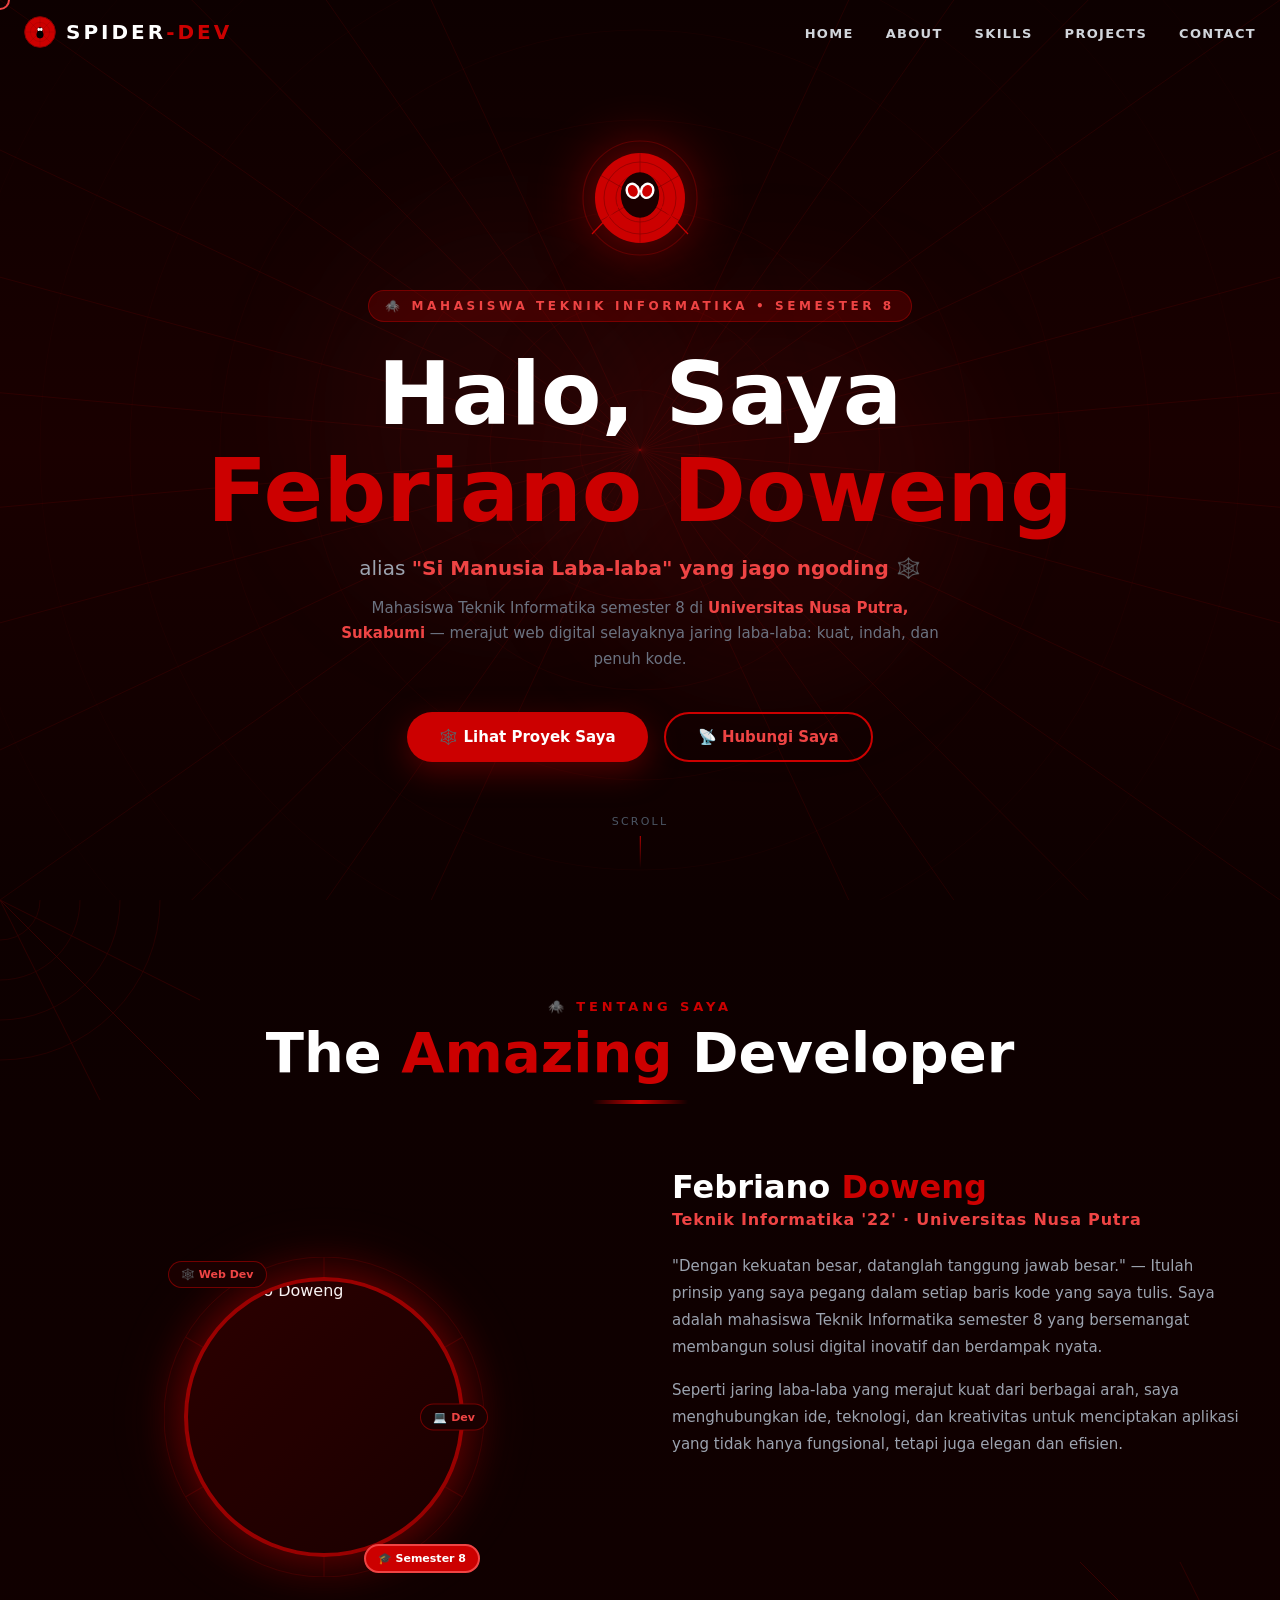
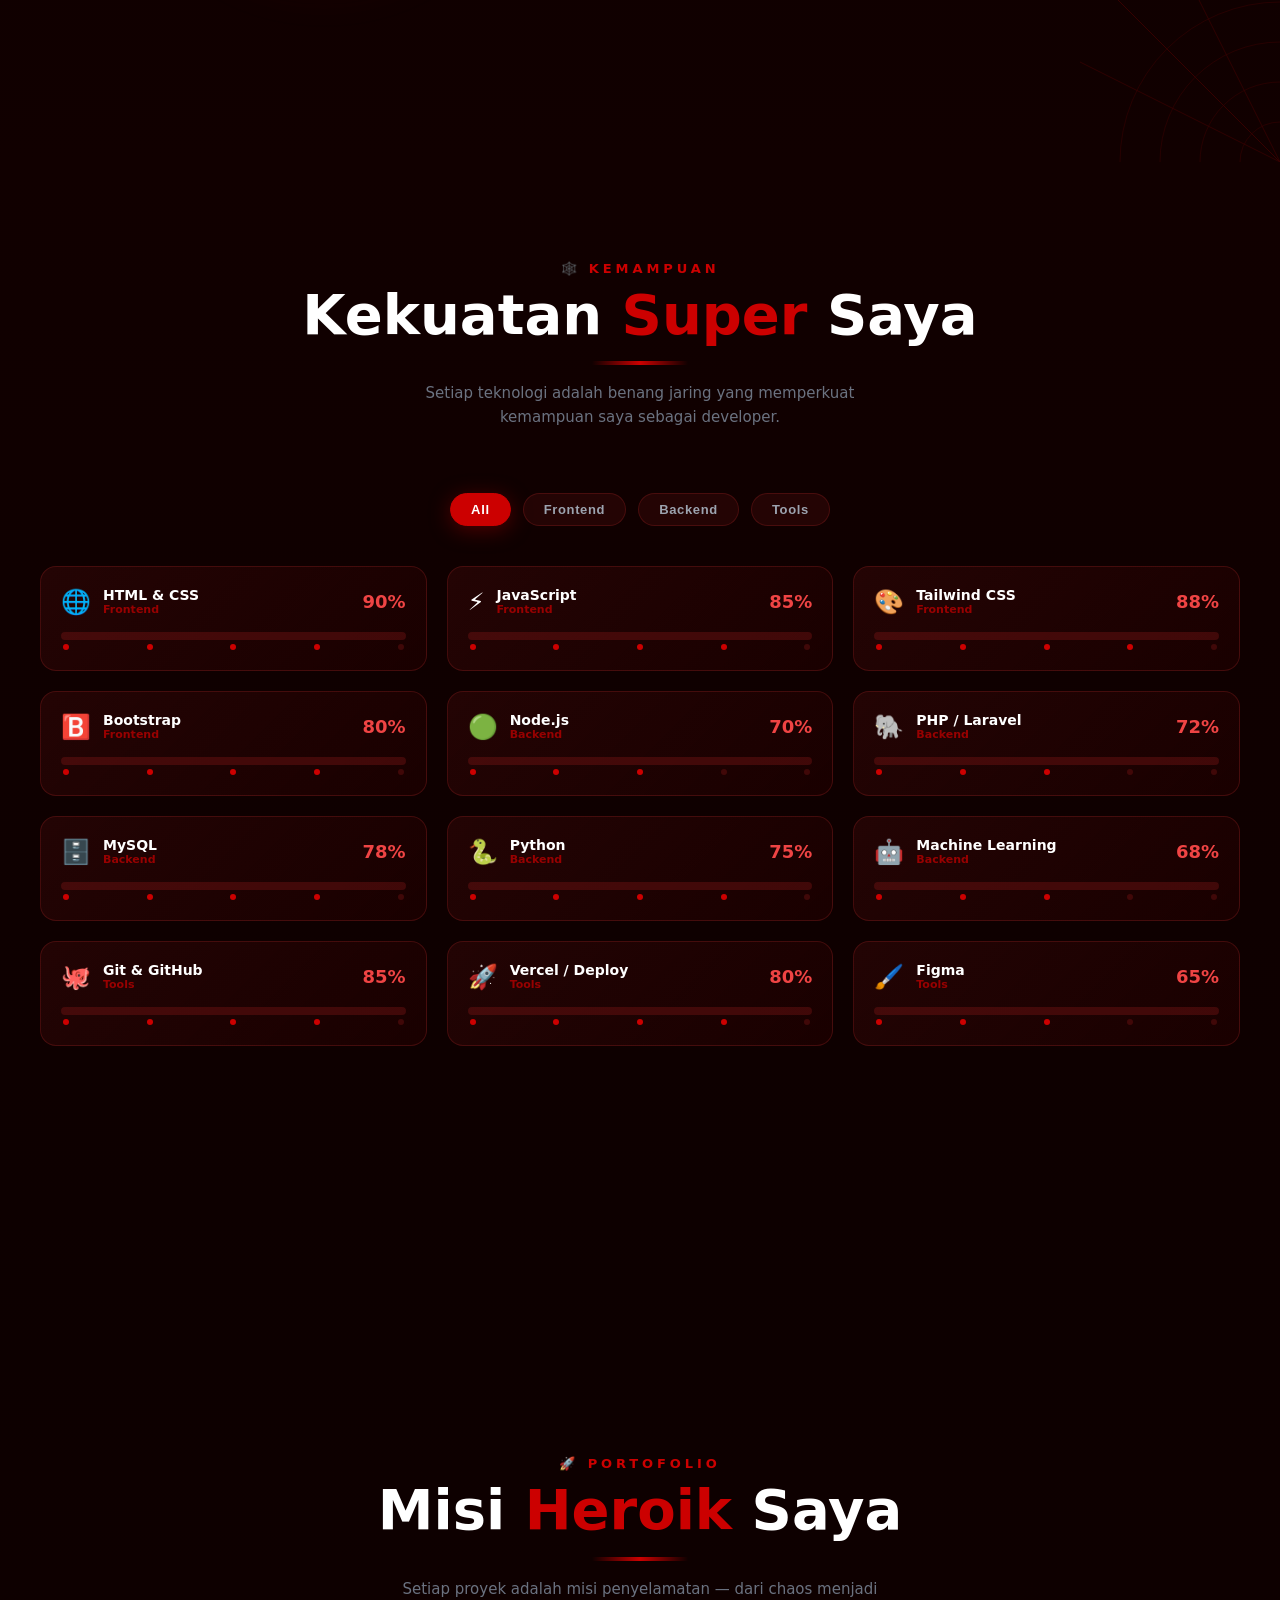
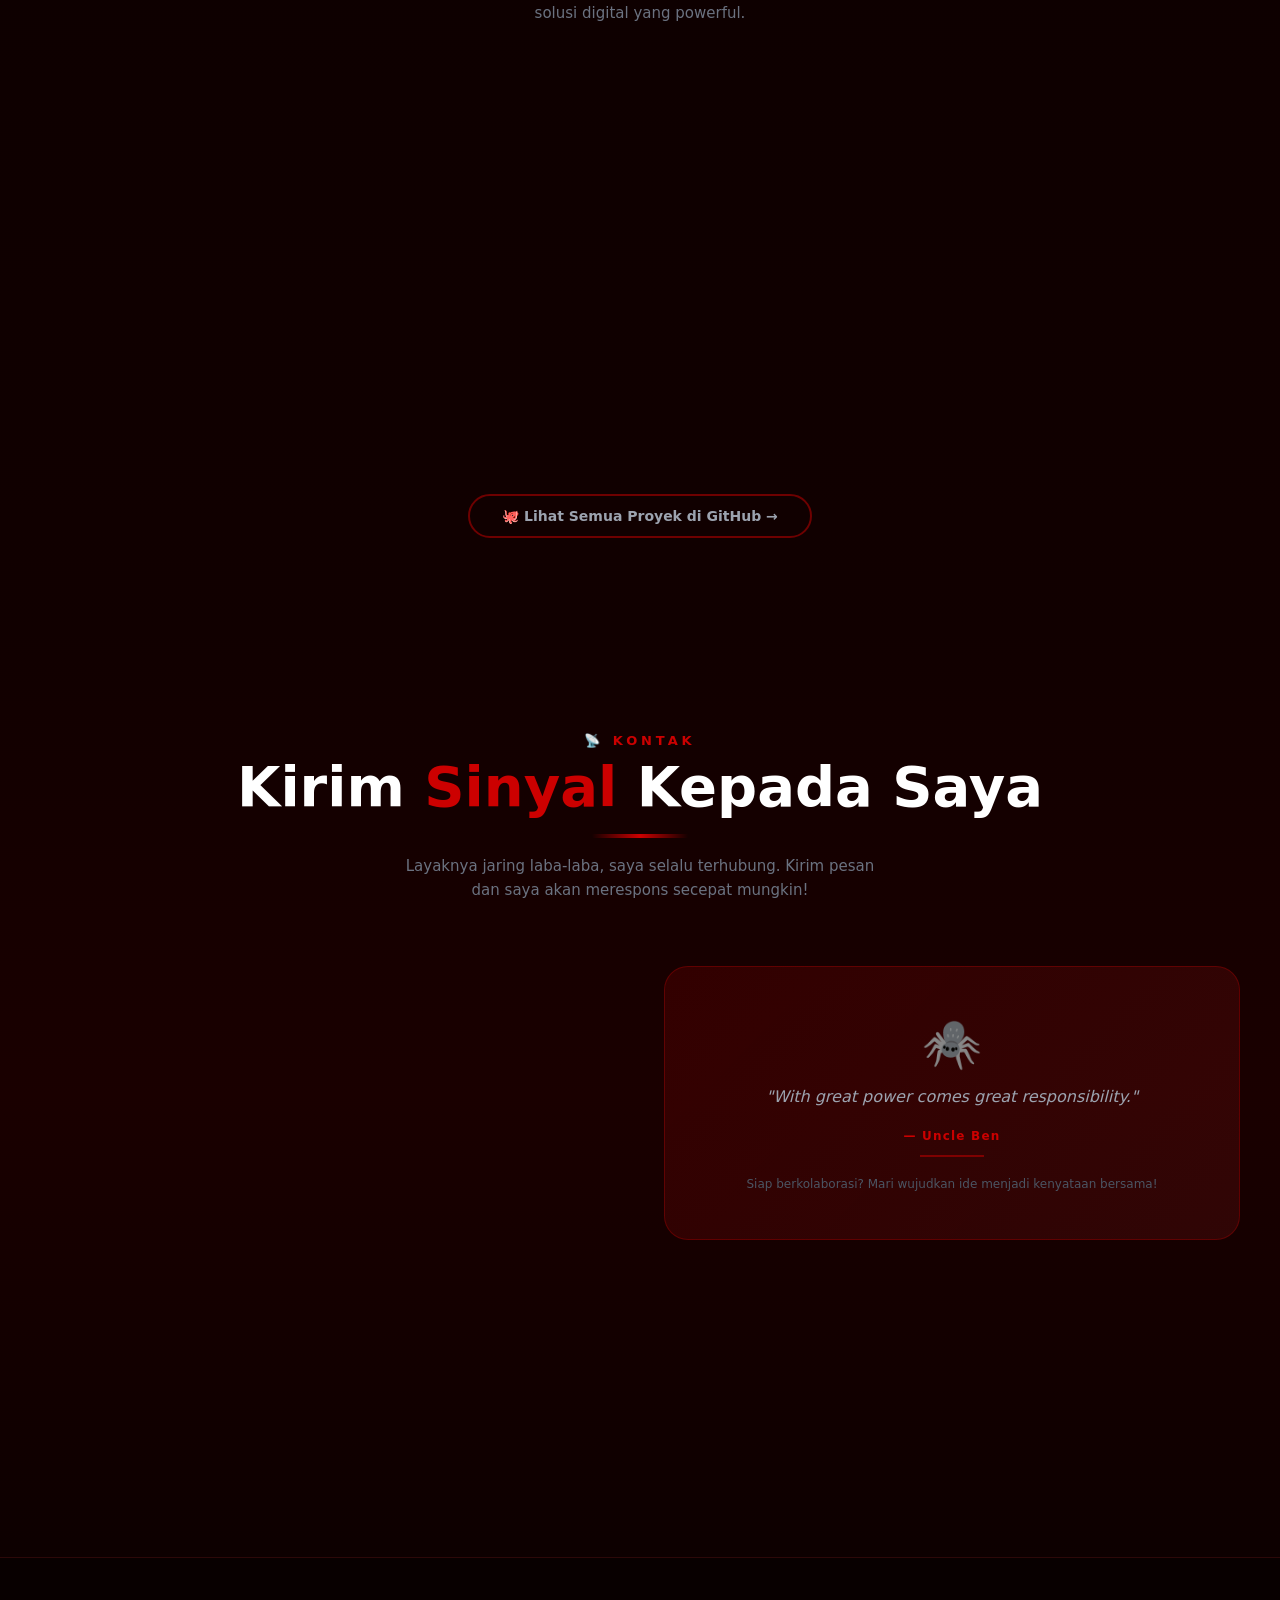
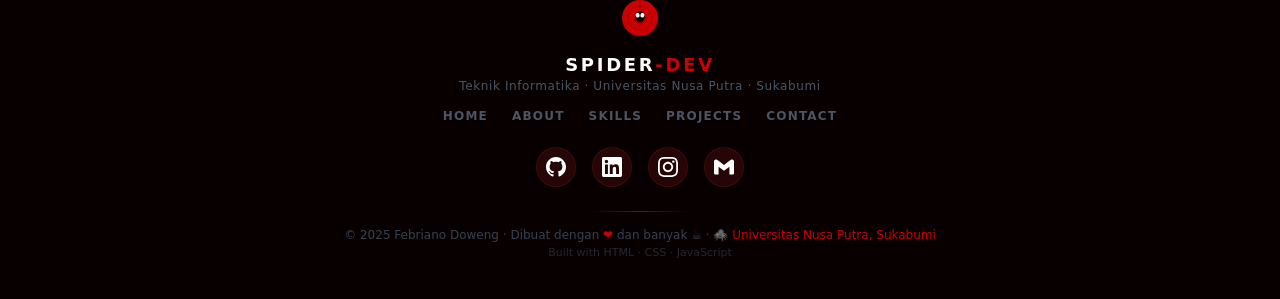
==== index.html @ 54093b30 "Add files via upload" ====
<!DOCTYPE html>
<html lang="id">
<head>
  <meta charset="UTF-8" />
  <meta name="viewport" content="width=device-width, initial-scale=1.0" />
  <title>Spider-Dev | Portfolio Mahasiswa Teknik Informatika - Universitas Nusa Putra</title>
  <meta name="description" content="Portfolio Febriano Doweng - Mahasiswa Teknik Informatika semester 8 di Universitas Nusa Putra, Sukabumi" />
  <meta name="keywords" content="Febriano Doweng, Spider-Dev, Web Developer, Teknik Informatika, Universitas Nusa Putra" />
  <link rel="icon" href="data:image/svg+xml,<svg xmlns='http://www.w3.org/2000/svg' viewBox='0 0 100 100'><circle cx='50' cy='50' r='45' fill='%23CC0000'/><ellipse cx='50' cy='47' rx='12' ry='15' fill='%231a0000'/></svg>" />
  
  <style>
    /* ===== RESET & BASE ===== */
    *, *::before, *::after { margin: 0; padding: 0; box-sizing: border-box; }
    :root {
      --red-dark: #0d0000;
      --red-900: #1a0000;
      --red-800: #2d0000;
      --red-700: #7f1d1d;
      --red-600: #991b1b;
      --red-500: #cc0000;
      --red-400: #ef4444;
      --red-300: #fca5a5;
      --white: #ffffff;
      --gray-300: #d1d5db;
      --gray-400: #9ca3af;
      --gray-500: #6b7280;
      --gray-600: #4b5563;
      --gray-700: #374151;
      /* Platform Colors */
      --github-color: #181717;
      --github-hover: #333;
      --linkedin-color: #0A66C2;
      --linkedin-hover: #004182;
      --instagram-color: #E4405F;
      --instagram-hover: #C13584;
      --email-color: #EA4335;
      --email-hover: #D33426;
    }
    html { scroll-behavior: smooth; }
    body {
      background-color: var(--red-dark);
      color: var(--white);
      font-family: 'Segoe UI', system-ui, -apple-system, sans-serif;
      overflow-x: hidden;
      cursor: none;
    }
    @media (max-width: 768px) { body { cursor: auto; } }

    /* ===== SCROLLBAR ===== */
    ::-webkit-scrollbar { width: 6px; }
    ::-webkit-scrollbar-track { background: var(--red-dark); }
    ::-webkit-scrollbar-thumb { background: var(--red-500); border-radius: 3px; }
    ::-webkit-scrollbar-thumb:hover { background: var(--red-400); }
    ::selection { background: rgba(204,0,0,0.4); color: white; }

    /* ===== ANIMATIONS ===== */
    @keyframes float { 0%,100%{transform:translateY(0)} 50%{transform:translateY(-15px)} }
    @keyframes webSpin { from{transform:rotate(0deg)} to{transform:rotate(360deg)} }
    @keyframes pulseRed { 0%,100%{box-shadow:0 0 10px rgba(204,0,0,0.4)} 50%{box-shadow:0 0 30px rgba(204,0,0,0.8)} }
    @keyframes fadeInUp { from{opacity:0;transform:translateY(30px)} to{opacity:1;transform:translateY(0)} }
    @keyframes pulse { 0%,100%{opacity:1} 50%{opacity:0.5} }
    @keyframes bounce { 0%,100%{transform:translateY(0)} 50%{transform:translateY(-10px)} }
    @keyframes slideInLeft { from{opacity:0;transform:translateX(-30px)} to{opacity:1;transform:translateX(0)} }
    @keyframes slideInRight { from{opacity:0;transform:translateX(30px)} to{opacity:1;transform:translateX(0)} }
    @keyframes modalIn { from{opacity:0;transform:scale(0.9)} to{opacity:1;transform:scale(1)} }

    .animate-float { animation: float 4s ease-in-out infinite; }
    .animate-web-spin { animation: webSpin 20s linear infinite; }
    .animate-pulse-red { animation: pulseRed 2s ease-in-out infinite; }
    .animate-fade-up { animation: fadeInUp 0.6s ease forwards; }
    .animate-pulse { animation: pulse 2s ease-in-out infinite; }
    .animate-bounce { animation: bounce 1.5s ease-in-out infinite; }

    /* ===== CURSOR ===== */
    #cursor {
      position: fixed; width: 20px; height: 20px;
      border: 2px solid #ef4444; border-radius: 50%;
      pointer-events: none; z-index: 9999;
      transform: translate(-50%,-50%);
      transition: all 0.07s ease;
      display: none;
    }
    @media (min-width: 768px) { #cursor { display: block; } }
    .cursor-trail {
      position: fixed; border-radius: 50%;
      background: #cc0000; pointer-events: none;
      z-index: 9998; transform: translate(-50%,-50%);
      transition: opacity 0.3s;
    }

    /* ===== NAVBAR ===== */
    #navbar {
      position: fixed; top: 0; left: 0; width: 100%;
      z-index: 1000; transition: all 0.5s ease;
      padding: 16px 24px;
      display: flex; align-items: center; justify-content: space-between;
    }
    #navbar.scrolled {
      background: rgba(26,0,0,0.95);
      backdrop-filter: blur(12px);
      box-shadow: 0 4px 30px rgba(139,0,0,0.3);
    }
    .nav-logo {
      display: flex; align-items: center; gap: 10px;
      cursor: pointer; text-decoration: none;
    }
    .nav-logo span {
      font-size: 20px; font-weight: 900;
      letter-spacing: 0.15em; color: white;
    }
    .nav-logo span em { color: #cc0000; font-style: normal; }
    .nav-links { display: flex; gap: 32px; list-style: none; }
    .nav-links a {
      color: #d1d5db; font-weight: 600; font-size: 13px;
      text-decoration: none; letter-spacing: 0.1em;
      text-transform: uppercase; position: relative;
      transition: color 0.3s;
    }
    .nav-links a::after {
      content: ''; position: absolute; bottom: -4px; left: 0;
      width: 0; height: 2px; background: #cc0000;
      transition: width 0.3s;
    }
    .nav-links a:hover { color: #ef4444; }
    .nav-links a:hover::after { width: 100%; }
    .hamburger {
      display: none; flex-direction: column; gap: 5px;
      background: none; border: none; cursor: pointer; padding: 4px;
    }
    .hamburger span {
      display: block; width: 24px; height: 2px;
      background: white; transition: all 0.3s;
    }
    .hamburger.open span:nth-child(1) { transform: rotate(45deg) translate(5px,5px); }
    .hamburger.open span:nth-child(2) { opacity: 0; }
    .hamburger.open span:nth-child(3) { transform: rotate(-45deg) translate(5px,-5px); }
    #mobile-menu {
      display: none; position: absolute; top: 100%; left: 0; width: 100%;
      background: rgba(26,0,0,0.98); backdrop-filter: blur(12px);
      border-top: 1px solid rgba(139,0,0,0.3); padding: 24px;
    }
    #mobile-menu.open { display: block; }
    #mobile-menu ul { list-style: none; display: flex; flex-direction: column; align-items: center; gap: 16px; }
    #mobile-menu a { color: #d1d5db; font-weight: 600; font-size: 14px; text-decoration: none; text-transform: uppercase; letter-spacing: 0.1em; }
    @media (max-width: 768px) {
      .nav-links { display: none; }
      .hamburger { display: flex; }
      #navbar { position: fixed; flex-wrap: wrap; }
    }

    /* ===== SECTION BASE ===== */
    section { padding: 96px 24px; }
    .section-title { text-align: center; margin-bottom: 64px; }
    .section-label {
      display: inline-block; color: #cc0000; font-weight: 700;
      font-size: 13px; letter-spacing: 0.3em; text-transform: uppercase; margin-bottom: 8px;
    }
    .section-heading {
      font-size: clamp(2rem, 5vw, 3.5rem); font-weight: 900;
      color: white; line-height: 1.1;
    }
    .section-heading span { color: #cc0000; }
    .section-divider {
      width: 96px; height: 4px; margin: 16px auto 0;
      background: linear-gradient(to right, transparent, #cc0000, transparent);
    }
    .section-sub {
      color: var(--gray-500); margin-top: 16px;
      max-width: 500px; margin-left: auto; margin-right: auto;
      line-height: 1.6; font-size: 15px;
    }
    .container { max-width: 1200px; margin: 0 auto; }

    /* ===== HERO ===== */
    #home {
      position: relative; min-height: 100vh;
      display: flex; align-items: center; justify-content: center;
      background: linear-gradient(to bottom, #0d0000, #1a0000, #0d0000);
      overflow: hidden; padding: 0 24px;
    }
    #hero-canvas { position: absolute; inset: 0; width: 100%; height: 100%; }
    .hero-orb-1 {
      position: absolute; top: 25%; left: 25%;
      width: 384px; height: 384px;
      background: rgba(127,29,29,0.1); border-radius: 50%;
      filter: blur(60px); animation: pulse 3s ease-in-out infinite;
    }
    .hero-orb-2 {
      position: absolute; bottom: 25%; right: 25%;
      width: 384px; height: 384px;
      background: rgba(153,27,27,0.1); border-radius: 50%;
      filter: blur(60px); animation: pulse 3s ease-in-out infinite 1s;
    }
    .hero-content {
      position: relative; z-index: 10; text-align: center;
      max-width: 900px; width: 100%;
      animation: fadeInUp 1s ease forwards;
    }
    .hero-badge {
      display: inline-block;
      background: rgba(204,0,0,0.2); border: 1px solid rgba(204,0,0,0.4);
      color: #ef4444; font-size: 12px; font-weight: 700;
      letter-spacing: 0.3em; padding: 8px 16px; border-radius: 999px;
      text-transform: uppercase; margin-bottom: 24px;
    }
    .hero-icon { display: flex; justify-content: center; margin-bottom: 32px; animation: float 4s ease-in-out infinite; }
    .hero-title { font-size: clamp(2.5rem, 8vw, 5.5rem); font-weight: 900; color: white; margin-bottom: 16px; line-height: 1.1; }
    .hero-title span { color: #cc0000; }
    .hero-subtitle { font-size: clamp(1rem, 2.5vw, 1.25rem); color: var(--gray-400); margin-bottom: 16px; }
    .hero-subtitle em { color: #ef4444; font-style: normal; font-weight: 700; }
    .hero-desc { font-size: 15px; color: var(--gray-500); margin-bottom: 40px; max-width: 600px; margin-left: auto; margin-right: auto; line-height: 1.7; }
    .hero-desc span { color: #ef4444; font-weight: 600; }
    .hero-btns { display: flex; gap: 16px; justify-content: center; flex-wrap: wrap; }
    .btn-primary {
      background: #cc0000; color: white; font-weight: 700;
      padding: 16px 32px; border-radius: 999px; border: none;
      cursor: pointer; font-size: 15px; transition: all 0.3s;
      box-shadow: 0 10px 30px rgba(139,0,0,0.5);
      text-decoration: none; display: inline-block;
    }
    .btn-primary:hover { background: #ef4444; transform: scale(1.05); box-shadow: 0 10px 30px rgba(204,0,0,0.4); }
    .btn-outline {
      border: 2px solid #cc0000; color: #ef4444; font-weight: 700;
      padding: 14px 32px; border-radius: 999px; background: transparent;
      cursor: pointer; font-size: 15px; transition: all 0.3s;
      text-decoration: none; display: inline-block;
    }
    .btn-outline:hover { background: rgba(204,0,0,0.2); transform: scale(1.05); color: white; }
    .scroll-indicator {
      position: absolute; bottom: 32px; left: 50%; transform: translateX(-50%);
      display: flex; flex-direction: column; align-items: center; gap: 8px;
      animation: bounce 1.5s ease-in-out infinite;
    }
    .scroll-indicator span { color: var(--gray-600); font-size: 11px; letter-spacing: 0.2em; text-transform: uppercase; }
    .scroll-line { width: 1px; height: 32px; background: linear-gradient(to bottom, #cc0000, transparent); }

    /* ===== ABOUT ===== */
    #about {
      background: linear-gradient(to bottom, #0d0000, #110000);
      position: relative; overflow: hidden;
    }
    .about-grid { display: grid; grid-template-columns: 1fr 1fr; gap: 64px; align-items: center; }
    @media (max-width: 768px) { .about-grid { grid-template-columns: 1fr; } }
    .photo-wrapper { display: flex; justify-content: center; }
    .photo-container { position: relative; }
    .photo-glow {
      position: absolute; inset: -10px; border-radius: 50%;
      background: rgba(204,0,0,0.2); filter: blur(30px);
      animation: pulse 2s ease-in-out infinite;
    }
    .web-ring-bg {
      position: absolute; inset: -20px; display: flex; align-items: center; justify-content: center;
    }
    .photo-frame {
      position: relative; width: 280px; height: 280px; border-radius: 50%;
      border: 4px solid rgba(204,0,0,0.7);
      box-shadow: 0 0 40px rgba(139,0,0,0.6);
      overflow: hidden;
      background: linear-gradient(135deg, #2d0000, #1a0000);
      animation: pulseRed 2s ease-in-out infinite;
    }
    .photo-frame img { width: 100%; height: 100%; object-fit: cover; object-position: top; }
    .photo-overlay { position: absolute; inset: 0; background: rgba(139,0,0,0.05); mix-blend-mode: multiply; pointer-events: none; }
    .badge { position: absolute; font-size: 11px; font-weight: 700; padding: 6px 12px; border-radius: 999px; white-space: nowrap; }
    .badge-bottom { bottom: -16px; right: -16px; background: #cc0000; color: white; border: 2px solid #ef4444; animation: float 3s ease-in-out infinite; }
    .badge-top { top: -16px; left: -16px; background: #1a0000; border: 1px solid rgba(204,0,0,0.5); color: #ef4444; }
    .badge-side { top: 50%; right: -24px; transform: translateY(-50%); background: #1a0000; border: 1px solid rgba(204,0,0,0.5); color: #ef4444; }
    .about-name { font-size: 2rem; font-weight: 900; color: white; margin-bottom: 4px; }
    .about-name span { color: #cc0000; }
    .about-role { color: #ef4444; font-weight: 600; margin-bottom: 24px; letter-spacing: 0.05em; }
    .about-desc { color: var(--gray-400); line-height: 1.8; margin-bottom: 16px; font-size: 15px; }
    .about-desc span { color: #cc0000; font-weight: 600; }
    .info-grid { display: grid; grid-template-columns: 1fr 1fr; gap: 12px; }
    .info-card {
      background: rgba(153,27,27,0.15); border: 1px solid rgba(127,29,29,0.3);
      border-radius: 12px; padding: 12px 16px;
      transition: border-color 0.3s;
    }
    .info-card:hover { border-color: rgba(204,0,0,0.5); }
    .info-label { color: #cc0000; font-size: 10px; font-weight: 700; text-transform: uppercase; letter-spacing: 0.1em; margin-bottom: 4px; }
    .info-value { color: white; font-weight: 600; font-size: 13px; }
    .web-corner { position: absolute; opacity: 0.2; }
    .web-corner-tl { top: 0; left: 0; }
    .web-corner-br { bottom: 0; right: 0; transform: rotate(180deg); }

    /* ===== SKILLS ===== */
    #skills { background: linear-gradient(to bottom, #110000, #0d0000); position: relative; }
    .filter-btns { display: flex; flex-wrap: wrap; justify-content: center; gap: 12px; margin-bottom: 40px; }
    .filter-btn {
      padding: 8px 20px; border-radius: 999px; font-size: 13px; font-weight: 700;
      letter-spacing: 0.05em; border: 1px solid rgba(127,29,29,0.4);
      background: rgba(153,27,27,0.15); color: var(--gray-400);
      cursor: pointer; transition: all 0.3s;
    }
    .filter-btn:hover { border-color: rgba(204,0,0,0.6); color: #ef4444; }
    .filter-btn.active { background: #cc0000; color: white; border-color: #cc0000; box-shadow: 0 4px 20px rgba(139,0,0,0.5); }
    .skills-grid { display: grid; grid-template-columns: repeat(auto-fill, minmax(300px, 1fr)); gap: 20px; margin-bottom: 64px; }
    .skill-card {
      background: linear-gradient(135deg, rgba(153,27,27,0.15), #1a0000);
      border: 1px solid rgba(127,29,29,0.4); border-radius: 16px; padding: 20px;
      transition: all 0.4s;
    }
    .skill-card:hover { border-color: rgba(204,0,0,0.6); box-shadow: 0 8px 30px rgba(139,0,0,0.3); transform: translateY(-2px); }
    .skill-header { display: flex; align-items: center; justify-content: space-between; margin-bottom: 16px; }
    .skill-info { display: flex; align-items: center; gap: 12px; }
    .skill-icon { font-size: 24px; transition: transform 0.3s; }
    .skill-card:hover .skill-icon { transform: scale(1.25); }
    .skill-name { color: white; font-weight: 700; font-size: 14px; }
    .skill-cat { color: rgba(204,0,0,0.7); font-size: 11px; font-weight: 600; }
    .skill-pct { color: #ef4444; font-weight: 900; font-size: 18px; }
    .skill-bar-bg { height: 8px; background: rgba(153,27,27,0.3); border-radius: 999px; overflow: hidden; }
    .skill-bar {
      height: 100%; border-radius: 999px;
      background: linear-gradient(to right, #7f1d1d, #cc0000);
      width: 0; transition: width 1.2s ease;
      position: relative; overflow: hidden;
    }
    .skill-bar::after {
      content: ''; position: absolute; inset: 0;
      background: rgba(255,255,255,0.15); animation: pulse 2s ease-in-out infinite;
    }
    .skill-dots { display: flex; justify-content: space-between; margin-top: 4px; padding: 0 2px; }
    .skill-dot { width: 6px; height: 6px; border-radius: 50%; }
    .skill-dot.filled { background: #cc0000; }
    .skill-dot.empty { background: rgba(153,27,27,0.3); }
    .stats-grid { display: grid; grid-template-columns: repeat(4, 1fr); gap: 24px; }
    @media (max-width: 640px) { .stats-grid { grid-template-columns: repeat(2, 1fr); } }
    .stat-card {
      background: linear-gradient(135deg, rgba(153,27,27,0.3), #1a0000);
      border: 1px solid rgba(127,29,29,0.4); border-radius: 16px;
      padding: 24px; text-align: center; transition: all 0.3s;
    }
    .stat-card:hover { border-color: rgba(204,0,0,0.6); box-shadow: 0 8px 30px rgba(139,0,0,0.3); }
    .stat-icon { font-size: 32px; margin-bottom: 8px; }
    .stat-value { font-size: 2rem; font-weight: 900; color: #cc0000; margin-bottom: 4px; }
    .stat-label { color: var(--gray-500); font-size: 11px; font-weight: 700; text-transform: uppercase; letter-spacing: 0.1em; }

    /* ===== PROJECTS ===== */
    #projects { background: linear-gradient(to bottom, #0d0000, #110000); position: relative; }
    .projects-grid { display: grid; grid-template-columns: repeat(auto-fill, minmax(340px, 1fr)); gap: 24px; }
    @media (max-width: 768px) { .projects-grid { grid-template-columns: 1fr; } }
    .project-card {
      position: relative; border-radius: 20px; padding: 24px;
      border: 1px solid rgba(127,29,29,0.4); cursor: pointer;
      transition: all 0.4s; overflow: hidden;
    }
    .project-card.grad-1 { background: linear-gradient(135deg, #2d0000, #1a0000); }
    .project-card.grad-2 { background: linear-gradient(135deg, #3d0000, #1a0000); }
    .project-card.grad-3 { background: linear-gradient(135deg, #1a0000, #0d0000); border: 1px dashed rgba(127,29,29,0.3); opacity: 0.5; }
    .project-card:hover { border-color: rgba(204,0,0,0.6); box-shadow: 0 20px 50px rgba(139,0,0,0.4); transform: translateY(-8px); }
    .card-web-deco { position: absolute; top: 0; right: 0; opacity: 0.1; transition: opacity 0.3s; pointer-events: none; }
    .project-card:hover .card-web-deco { opacity: 0.25; }
    .card-header { display: flex; align-items: flex-start; justify-content: space-between; margin-bottom: 16px; }
    .card-icon { font-size: 36px; transition: transform 0.3s; }
    .project-card:hover .card-icon { transform: scale(1.2); }
    .card-badges { display: flex; flex-direction: column; align-items: flex-end; gap: 4px; }
    .badge-status {
      font-size: 11px; font-weight: 700; padding: 2px 8px; border-radius: 999px;
      border: 1px solid;
    }
    .status-done { background: rgba(204,0,0,0.15); color: #ef4444; border-color: rgba(204,0,0,0.4); }
    .status-live { background: rgba(34,197,94,0.15); color: #4ade80; border-color: rgba(34,197,94,0.4); }
    .status-wip { background: rgba(234,179,8,0.15); color: #facc15; border-color: rgba(234,179,8,0.4); }
    .card-type { font-size: 11px; font-weight: 600; background: rgba(0,0,0,0.3); color: var(--gray-500); padding: 4px 8px; border-radius: 999px; }
    .card-title { color: white; font-weight: 900; font-size: 17px; margin-bottom: 12px; line-height: 1.3; transition: color 0.3s; }
    .project-card:hover .card-title { color: #ef4444; }
    .card-desc { color: var(--gray-400); font-size: 13px; line-height: 1.6; margin-bottom: 12px; display: -webkit-box; -webkit-line-clamp: 3; -webkit-box-orient: vertical; overflow: hidden; }
    .card-period { display: flex; align-items: center; gap: 8px; color: var(--gray-500); font-size: 12px; font-weight: 600; margin-bottom: 16px; }
    .card-tech { display: flex; flex-wrap: gap; gap: 6px; margin-bottom: 20px; flex-wrap: wrap; }
    .tech-tag { background: rgba(0,0,0,0.3); border: 1px solid rgba(127,29,29,0.4); color: #fca5a5; font-size: 11px; padding: 4px 10px; border-radius: 999px; font-weight: 600; }
    .card-cta { display: flex; align-items: center; gap: 8px; color: #ef4444; font-size: 13px; font-weight: 700; opacity: 0.6; transition: opacity 0.3s; }
    .project-card:hover .card-cta { opacity: 1; }
    .card-glow { position: absolute; inset: 0; background: rgba(204,0,0,0); transition: background 0.3s; border-radius: 20px; pointer-events: none; }
    .project-card:hover .card-glow { background: rgba(204,0,0,0.04); }
    .coming-soon-content { display: flex; flex-direction: column; align-items: center; justify-content: center; min-height: 250px; text-align: center; }
    .github-center { text-align: center; margin-top: 48px; }
    .btn-github {
      display: inline-flex; align-items: center; gap: 8px;
      border: 2px solid rgba(204,0,0,0.5); color: var(--gray-400); font-weight: 700;
      padding: 12px 32px; border-radius: 999px; font-size: 14px;
      background: transparent; cursor: pointer; transition: all 0.3s; text-decoration: none;
    }
    .btn-github:hover { border-color: #cc0000; color: white; background: rgba(204,0,0,0.1); box-shadow: 0 8px 30px rgba(139,0,0,0.3); }

    /* ===== CONTACT ===== */
    #contact { background: linear-gradient(to bottom, #110000, #1a0000, #0d0000); position: relative; overflow: hidden; }
    .contact-grid { display: grid; grid-template-columns: 1fr 1fr; gap: 48px; align-items: start; }
    @media (max-width: 768px) { .contact-grid { grid-template-columns: 1fr; } }
    .contact-box {
      background: linear-gradient(135deg, rgba(153,27,27,0.15), #1a0000);
      border: 1px solid rgba(127,29,29,0.4); border-radius: 24px; padding: 32px;
    }
    .contact-box-title { color: white; font-weight: 900; font-size: 20px; margin-bottom: 24px; display: flex; align-items: center; gap: 8px; }
    .form-group { margin-bottom: 20px; }
    .form-label { display: block; color: #ef4444; font-size: 11px; font-weight: 700; text-transform: uppercase; letter-spacing: 0.1em; margin-bottom: 8px; }
    .form-input, .form-textarea {
      width: 100%; background: rgba(0,0,0,0.3); border: 1px solid rgba(127,29,29,0.4);
      color: white; padding: 12px 16px; border-radius: 12px; font-size: 14px;
      outline: none; transition: border-color 0.3s; font-family: inherit;
    }
    .form-input::placeholder, .form-textarea::placeholder { color: rgba(107,114,128,0.8); }
    .form-input:focus, .form-textarea:focus { border-color: #cc0000; }
    .form-textarea { resize: none; min-height: 120px; }
    .btn-send {
      width: 100%; background: linear-gradient(to right, #7f1d1d, #cc0000);
      color: white; font-weight: 900; padding: 16px; border-radius: 12px;
      border: none; cursor: pointer; font-size: 15px; letter-spacing: 0.1em;
      transition: all 0.3s; box-shadow: 0 8px 30px rgba(139,0,0,0.5);
    }
    .btn-send:hover { background: linear-gradient(to right, #cc0000, #ef4444); transform: scale(1.02); box-shadow: 0 8px 30px rgba(204,0,0,0.4); }
    .success-msg { background: rgba(34,197,94,0.1); border: 1px solid rgba(34,197,94,0.4); color: #4ade80; border-radius: 12px; padding: 16px; font-size: 14px; font-weight: 600; margin-bottom: 20px; display: none; }
    .success-msg.show { display: block; }

    /* ===== SOCIAL MEDIA CARDS ===== */
    .social-grid {
      display: grid;
      grid-template-columns: repeat(2, 1fr);
      gap: 16px;
      margin-bottom: 24px;
    }
    @media (max-width: 480px) {
      .social-grid {
        grid-template-columns: 1fr;
      }
    }
    .social-card {
      display: flex;
      flex-direction: column;
      align-items: center;
      justify-content: center;
      gap: 12px;
      padding: 24px 16px;
      background: rgba(0,0,0,0.2);
      border: 1px solid rgba(127,29,29,0.3);
      border-radius: 16px;
      text-decoration: none;
      color: inherit;
      transition: all 0.4s cubic-bezier(0.175, 0.885, 0.32, 1.275);
      position: relative;
      overflow: hidden;
    }
    .social-card::before {
      content: '';
      position: absolute;
      inset: 0;
      opacity: 0;
      transition: opacity 0.4s;
      border-radius: 16px;
    }
    .social-card:hover {
      transform: translateY(-8px) scale(1.02);
    }
    .social-card:hover::before {
      opacity: 0.15;
    }
    .social-card .social-logo {
      width: 48px;
      height: 48px;
      display: flex;
      align-items: center;
      justify-content: center;
      transition: transform 0.3s;
    }
    .social-card:hover .social-logo {
      transform: scale(1.1);
    }
    .social-card .social-logo svg {
      width: 100%;
      height: 100%;
    }
    .social-card .social-name {
      font-size: 14px;
      font-weight: 700;
      color: white;
      letter-spacing: 0.05em;
    }
    .social-card .social-handle {
      font-size: 11px;
      color: var(--gray-500);
      transition: color 0.3s;
    }
    .social-card:hover .social-handle {
      color: var(--gray-300);
    }
    /* GitHub Card */
    .social-card.github::before { background: var(--github-color); }
    .social-card.github:hover {
      border-color: var(--github-color);
      box-shadow: 0 12px 40px rgba(24, 23, 23, 0.5);
    }
    .social-card.github:hover .social-logo svg path { fill: var(--github-color); }
    /* LinkedIn Card */
    .social-card.linkedin::before { background: var(--linkedin-color); }
    .social-card.linkedin:hover {
      border-color: var(--linkedin-color);
      box-shadow: 0 12px 40px rgba(10, 102, 194, 0.5);
    }
    .social-card.linkedin:hover .social-logo svg path { fill: var(--linkedin-color); }
    /* Instagram Card */
    .social-card.instagram::before { background: linear-gradient(45deg, #f09433 0%, #e6683c 25%, #dc2743 50%, #cc2366 75%, #bc1888 100%); }
    .social-card.instagram:hover {
      border-color: var(--instagram-color);
      box-shadow: 0 12px 40px rgba(228, 64, 95, 0.5);
    }
    .social-card.instagram:hover .social-logo svg { fill: url(#instagram-gradient); }
    /* Email Card */
    .social-card.email::before { background: var(--email-color); }
    .social-card.email:hover {
      border-color: var(--email-color);
      box-shadow: 0 12px 40px rgba(234, 67, 53, 0.5);
    }
    .social-card.email:hover .social-logo svg path { fill: var(--email-color); }

    .quote-box {
      background: linear-gradient(135deg, rgba(204,0,0,0.15), rgba(153,27,27,0.2));
      border: 1px solid rgba(204,0,0,0.3); border-radius: 24px;
      padding: 48px 32px; text-align: center;
      display: flex; flex-direction: column; align-items: center; justify-content: center;
      min-height: 100%;
    }
    .quote-box blockquote { color: var(--gray-400); font-style: italic; font-size: 16px; line-height: 1.6; }
    .quote-box cite { color: #cc0000; font-weight: 700; font-size: 12px; letter-spacing: 0.1em; font-style: normal; }

    /* ===== FOOTER ===== */
    footer {
      background: #080000; border-top: 1px solid rgba(127,29,29,0.3);
      padding: 40px 24px; text-align: center; position: relative; overflow: hidden;
    }
    .footer-logo { color: white; font-weight: 900; font-size: 18px; letter-spacing: 0.15em; margin-bottom: 4px; }
    .footer-logo span { color: #cc0000; }
    .footer-sub { color: var(--gray-600); font-size: 12px; margin-bottom: 16px; letter-spacing: 0.05em; }
    .footer-links { display: flex; justify-content: center; gap: 24px; margin-bottom: 24px; flex-wrap: wrap; }
    .footer-links a { color: var(--gray-600); font-size: 12px; font-weight: 600; text-transform: uppercase; letter-spacing: 0.1em; text-decoration: none; cursor: pointer; transition: color 0.3s; }
    .footer-links a:hover { color: #ef4444; }
    .footer-socials {
      display: flex;
      justify-content: center;
      gap: 16px;
      margin-bottom: 24px;
    }
    .footer-social-link {
      display: flex;
      align-items: center;
      justify-content: center;
      width: 40px;
      height: 40px;
      border-radius: 50%;
      background: rgba(153,27,27,0.2);
      border: 1px solid rgba(127,29,29,0.3);
      transition: all 0.3s;
      text-decoration: none;
    }
    .footer-social-link:hover {
      transform: translateY(-3px);
    }
    .footer-social-link svg {
      width: 20px;
      height: 20px;
      transition: all 0.3s;
    }
    .footer-social-link.github:hover {
      background: var(--github-color);
      border-color: var(--github-color);
      box-shadow: 0 4px 15px rgba(24, 23, 23, 0.4);
    }
    .footer-social-link.linkedin:hover {
      background: var(--linkedin-color);
      border-color: var(--linkedin-color);
      box-shadow: 0 4px 15px rgba(10, 102, 194, 0.4);
    }
    .footer-social-link.instagram:hover {
      background: linear-gradient(45deg, #f09433 0%, #e6683c 25%, #dc2743 50%, #cc2366 75%, #bc1888 100%);
      border-color: var(--instagram-color);
      box-shadow: 0 4px 15px rgba(228, 64, 95, 0.4);
    }
    .footer-social-link.email:hover {
      background: var(--email-color);
      border-color: var(--email-color);
      box-shadow: 0 4px 15px rgba(234, 67, 53, 0.4);
    }
    .footer-divider { width: 96px; height: 1px; background: linear-gradient(to right, transparent, rgba(127,29,29,0.8), transparent); margin: 0 auto 16px; }
    .footer-copy { color: var(--gray-700); font-size: 12px; }
    .footer-copy span { color: #cc0000; }
    .footer-built { color: rgba(55,65,81,0.6); font-size: 11px; margin-top: 4px; }

    /* ===== MODAL ===== */
    .modal-overlay {
      position: fixed; inset: 0; z-index: 2000;
      display: flex; align-items: center; justify-content: center; padding: 16px;
      background: rgba(0,0,0,0.8); backdrop-filter: blur(8px);
      opacity: 0; visibility: hidden; transition: all 0.3s;
    }
    .modal-overlay.open { opacity: 1; visibility: visible; }
    .modal-box {
      position: relative; width: 100%; max-width: 720px; max-height: 90vh;
      overflow-y: auto; background: linear-gradient(135deg, #1a0000, #0d0000);
      border: 1px solid rgba(204,0,0,0.5); border-radius: 24px;
      box-shadow: 0 30px 80px rgba(139,0,0,0.5);
      transform: scale(0.9); transition: transform 0.3s;
    }
    .modal-overlay.open .modal-box { transform: scale(1); }
    .modal-header {
      background: linear-gradient(to right, rgba(153,27,27,0.5), rgba(127,29,29,0.4));
      border-bottom: 1px solid rgba(139,0,0,0.4); border-radius: 24px 24px 0 0;
      padding: 24px; position: relative; overflow: hidden;
    }
    .modal-header-top { display: flex; align-items: flex-start; justify-content: space-between; gap: 16px; }
    .modal-icon { font-size: 48px; flex-shrink: 0; }
    .modal-title-area { flex: 1; }
    .modal-badges { display: flex; flex-wrap: wrap; gap: 8px; margin-bottom: 8px; }
    .modal-title { color: white; font-weight: 900; font-size: clamp(1.1rem, 3vw, 1.5rem); line-height: 1.2; }
    .close-btn {
      width: 40px; height: 40px; border-radius: 50%; flex-shrink: 0;
      background: rgba(153,27,27,0.4); border: 1px solid rgba(204,0,0,0.5);
      color: var(--gray-400); font-size: 16px; cursor: pointer;
      display: flex; align-items: center; justify-content: center; transition: all 0.2s;
    }
    .close-btn:hover { background: rgba(204,0,0,0.6); color: white; }
    .modal-body { padding: 24px; }
    .modal-meta { display: grid; grid-template-columns: repeat(3, 1fr); gap: 12px; margin-bottom: 24px; }
    @media (max-width: 480px) { .modal-meta { grid-template-columns: 1fr; } }
    .meta-card { background: rgba(153,27,27,0.2); border: 1px solid rgba(127,29,29,0.3); border-radius: 12px; padding: 12px; text-align: center; }
    .meta-label { color: #cc0000; font-size: 10px; font-weight: 700; text-transform: uppercase; letter-spacing: 0.1em; margin-bottom: 4px; }
    .meta-value { color: white; font-weight: 700; font-size: 13px; }
    .modal-section { margin-bottom: 24px; }
    .modal-section-title { color: #ef4444; font-size: 12px; font-weight: 900; text-transform: uppercase; letter-spacing: 0.2em; margin-bottom: 12px; display: flex; align-items: center; gap: 8px; }
    .modal-text-box { background: rgba(0,0,0,0.2); border: 1px solid rgba(127,29,29,0.2); border-radius: 12px; padding: 16px; }
    .modal-text { color: var(--gray-300); font-size: 14px; line-height: 1.7; }
    .highlight-list { list-style: none; }
    .highlight-list li { display: flex; align-items: flex-start; gap: 12px; padding: 6px 0; color: var(--gray-300); font-size: 13px; line-height: 1.5; }
    .highlight-list li::before { content: '🕷️'; flex-shrink: 0; margin-top: 2px; }
    .tech-tags { display: flex; flex-wrap: wrap; gap: 8px; }
    .tech-tag-modal {
      background: linear-gradient(to right, rgba(127,29,29,0.4), rgba(153,27,27,0.3));
      border: 1px solid rgba(204,0,0,0.5); color: #fca5a5;
      font-size: 13px; padding: 8px 16px; border-radius: 999px; font-weight: 700;
      transition: border-color 0.3s;
    }
    .tech-tag-modal:hover { border-color: #cc0000; }
    .outcome-box { background: linear-gradient(to right, rgba(127,29,29,0.2), rgba(153,27,27,0.15)); border: 1px solid rgba(204,0,0,0.3); border-radius: 12px; padding: 16px; }
    .modal-actions { display: flex; gap: 12px; margin-top: 8px; flex-wrap: wrap; }
    .btn-modal-primary {
      flex: 1; min-width: 140px; display: flex; align-items: center; justify-content: center; gap: 8px;
      background: linear-gradient(to right, #7f1d1d, #cc0000); color: white; font-weight: 900;
      padding: 12px 24px; border-radius: 12px; border: none; cursor: pointer; font-size: 14px;
      transition: all 0.3s; text-decoration: none;
    }
    .btn-modal-primary:hover { background: linear-gradient(to right, #cc0000, #ef4444); transform: scale(1.02); }
    .btn-modal-close {
      flex: 1; min-width: 140px; display: flex; align-items: center; justify-content: center; gap: 8px;
      border: 2px solid rgba(127,29,29,0.5); color: var(--gray-400); font-weight: 700;
      padding: 12px 24px; border-radius: 12px; background: transparent; cursor: pointer; font-size: 14px;
      transition: all 0.3s;
    }
    .btn-modal-close:hover { border-color: #cc0000; color: white; background: rgba(153,27,27,0.2); }

    /* ===== RESPONSIVE ===== */
    @media (max-width: 640px) {
      section { padding: 64px 16px; }
      .skills-grid { grid-template-columns: 1fr; }
      .modal-body { padding: 16px; }
      .modal-actions { flex-direction: column; }
    }
  </style>
</head>
<body>

<!-- Instagram Gradient Definition (hidden) -->
<svg width="0" height="0" style="position:absolute">
  <defs>
    <linearGradient id="instagram-gradient" x1="0%" y1="0%" x2="100%" y2="100%">
      <stop offset="0%" style="stop-color:#f09433"/>
      <stop offset="25%" style="stop-color:#e6683c"/>
      <stop offset="50%" style="stop-color:#dc2743"/>
      <stop offset="75%" style="stop-color:#cc2366"/>
      <stop offset="100%" style="stop-color:#bc1888"/>
    </linearGradient>
  </defs>
</svg>

<!-- Custom Cursor -->
<div id="cursor"></div>

<!-- ===== NAVBAR ===== -->
<nav id="navbar">
  <a class="nav-logo" onclick="scrollTo('home')">
    <svg width="32" height="32" viewBox="0 0 100 100" fill="none">
      <circle cx="50" cy="50" r="48" fill="#CC0000" stroke="#8B0000" stroke-width="3"/>
      <line x1="50" y1="2" x2="50" y2="98" stroke="#8B0000" stroke-width="1.5" opacity="0.6"/>
      <line x1="2" y1="50" x2="98" y2="50" stroke="#8B0000" stroke-width="1.5" opacity="0.6"/>
      <line x1="15" y1="15" x2="85" y2="85" stroke="#8B0000" stroke-width="1.5" opacity="0.6"/>
      <line x1="85" y1="15" x2="15" y2="85" stroke="#8B0000" stroke-width="1.5" opacity="0.6"/>
      <circle cx="50" cy="50" r="15" fill="none" stroke="#8B0000" stroke-width="1.5" opacity="0.6"/>
      <circle cx="50" cy="50" r="30" fill="none" stroke="#8B0000" stroke-width="1.5" opacity="0.6"/>
      <ellipse cx="50" cy="45" rx="8" ry="10" fill="black"/>
      <ellipse cx="50" cy="58" rx="11" ry="12" fill="black"/>
      <ellipse cx="46" cy="42" rx="4" ry="5" fill="white" transform="rotate(-15 46 42)"/>
      <ellipse cx="54" cy="42" rx="4" ry="5" fill="white" transform="rotate(15 54 42)"/>
    </svg>
    <span>SPIDER<em>-DEV</em></span>
  </a>
  <ul class="nav-links">
    <li><a onclick="scrollTo('home')">Home</a></li>
    <li><a onclick="scrollTo('about')">About</a></li>
    <li><a onclick="scrollTo('skills')">Skills</a></li>
    <li><a onclick="scrollTo('projects')">Projects</a></li>
    <li><a onclick="scrollTo('contact')">Contact</a></li>
  </ul>
  <button class="hamburger" id="hamburger" onclick="toggleMenu()">
    <span></span><span></span><span></span>
  </button>
  <div id="mobile-menu">
    <ul>
      <li><a onclick="scrollTo('home');closeMenu()">Home</a></li>
      <li><a onclick="scrollTo('about');closeMenu()">About</a></li>
      <li><a onclick="scrollTo('skills');closeMenu()">Skills</a></li>
      <li><a onclick="scrollTo('projects');closeMenu()">Projects</a></li>
      <li><a onclick="scrollTo('contact');closeMenu()">Contact</a></li>
    </ul>
  </div>
</nav>

<!-- ===== HERO ===== -->
<section id="home">
  <canvas id="hero-canvas"></canvas>
  <div class="hero-orb-1"></div>
  <div class="hero-orb-2"></div>
  <div class="hero-content">
    <div class="hero-icon">
      <svg width="120" height="120" viewBox="0 0 200 200" style="filter:drop-shadow(0 0 30px rgba(220,0,0,0.6))">
        <circle cx="100" cy="100" r="95" fill="none" stroke="rgba(200,0,0,0.3)" stroke-width="2"/>
        <circle cx="100" cy="100" r="75" fill="#CC0000"/>
        <line x1="100" y1="100" x2="100" y2="25" stroke="#8B0000" stroke-width="1.5" opacity="0.8"/>
        <line x1="100" y1="100" x2="165" y2="137.5" stroke="#8B0000" stroke-width="1.5" opacity="0.8"/>
        <line x1="100" y1="100" x2="35" y2="137.5" stroke="#8B0000" stroke-width="1.5" opacity="0.8"/>
        <line x1="100" y1="100" x2="165" y2="62.5" stroke="#8B0000" stroke-width="1.5" opacity="0.8"/>
        <line x1="100" y1="100" x2="35" y2="62.5" stroke="#8B0000" stroke-width="1.5" opacity="0.8"/>
        <line x1="100" y1="100" x2="100" y2="175" stroke="#8B0000" stroke-width="1.5" opacity="0.8"/>
        <circle cx="100" cy="100" r="20" fill="none" stroke="#8B0000" stroke-width="1.5" opacity="0.8"/>
        <circle cx="100" cy="100" r="40" fill="none" stroke="#8B0000" stroke-width="1.5" opacity="0.8"/>
        <circle cx="100" cy="100" r="60" fill="none" stroke="#8B0000" stroke-width="1.5" opacity="0.8"/>
        <ellipse cx="100" cy="95" rx="32" ry="38" fill="#1a0000"/>
        <ellipse cx="88" cy="88" rx="12" ry="14" fill="white" transform="rotate(-20 88 88)"/>
        <ellipse cx="112" cy="88" rx="12" ry="14" fill="white" transform="rotate(20 112 88)"/>
        <ellipse cx="88" cy="88" rx="8" ry="10" fill="#CC0000" transform="rotate(-20 88 88)"/>
        <ellipse cx="112" cy="88" rx="8" ry="10" fill="#CC0000" transform="rotate(20 112 88)"/>
        <line x1="68" y1="110" x2="20" y2="160" stroke="#CC0000" stroke-width="2"/>
        <line x1="132" y1="110" x2="180" y2="160" stroke="#CC0000" stroke-width="2"/>
      </svg>
    </div>
    <div class="hero-badge">🕷️ Mahasiswa Teknik Informatika • Semester 8</div>
    <h1 class="hero-title">Halo, Saya<br><span>Febriano Doweng</span></h1>
    <p class="hero-subtitle">alias <em>"Si Manusia Laba-laba" yang jago ngoding 🕸️</em></p>
    <p class="hero-desc">
      Mahasiswa Teknik Informatika semester 8 di
      <span>Universitas Nusa Putra, Sukabumi</span>
      — merajut web digital selayaknya jaring laba-laba: kuat, indah, dan penuh kode.
    </p>
    <div class="hero-btns">
      <a class="btn-primary" onclick="scrollTo('projects')">🕸️ Lihat Proyek Saya</a>
      <a class="btn-outline" onclick="scrollTo('contact')">📡 Hubungi Saya</a>
    </div>
  </div>
  <div class="scroll-indicator">
    <span>Scroll</span>
    <div class="scroll-line"></div>
  </div>
</section>

<!-- ===== ABOUT ===== -->
<section id="about">
  <svg class="web-corner web-corner-tl" width="200" height="200" viewBox="0 0 200 200">
    <line x1="0" y1="0" x2="200" y2="200" stroke="#CC0000" stroke-width="1"/>
    <line x1="0" y1="0" x2="200" y2="100" stroke="#CC0000" stroke-width="0.8"/>
    <line x1="0" y1="0" x2="100" y2="200" stroke="#CC0000" stroke-width="0.8"/>
    <circle cx="0" cy="0" r="40" fill="none" stroke="#CC0000" stroke-width="0.6"/>
    <circle cx="0" cy="0" r="80" fill="none" stroke="#CC0000" stroke-width="0.6"/>
    <circle cx="0" cy="0" r="120" fill="none" stroke="#CC0000" stroke-width="0.6"/>
    <circle cx="0" cy="0" r="160" fill="none" stroke="#CC0000" stroke-width="0.6"/>
  </svg>
  <svg class="web-corner web-corner-br" width="200" height="200" viewBox="0 0 200 200">
    <line x1="0" y1="0" x2="200" y2="200" stroke="#CC0000" stroke-width="1"/>
    <line x1="0" y1="0" x2="200" y2="100" stroke="#CC0000" stroke-width="0.8"/>
    <line x1="0" y1="0" x2="100" y2="200" stroke="#CC0000" stroke-width="0.8"/>
    <circle cx="0" cy="0" r="40" fill="none" stroke="#CC0000" stroke-width="0.6"/>
    <circle cx="0" cy="0" r="80" fill="none" stroke="#CC0000" stroke-width="0.6"/>
    <circle cx="0" cy="0" r="120" fill="none" stroke="#CC0000" stroke-width="0.6"/>
    <circle cx="0" cy="0" r="160" fill="none" stroke="#CC0000" stroke-width="0.6"/>
  </svg>
  <div class="container">
    <div class="section-title">
      <div class="section-label">🕷️ Tentang Saya</div>
      <h2 class="section-heading">The <span>Amazing</span> Developer</h2>
      <div class="section-divider"></div>
    </div>
    <div class="about-grid">
      <div class="photo-wrapper">
        <div class="photo-container">
          <div class="photo-glow"></div>
          <div class="web-ring-bg">
            <svg class="animate-web-spin" width="320" height="320" viewBox="0 0 300 300" style="opacity:0.2">
              <line x1="150" y1="150" x2="150" y2="0" stroke="#CC0000" stroke-width="1"/>
              <line x1="150" y1="150" x2="280" y2="75" stroke="#CC0000" stroke-width="1"/>
              <line x1="150" y1="150" x2="280" y2="225" stroke="#CC0000" stroke-width="1"/>
              <line x1="150" y1="150" x2="150" y2="300" stroke="#CC0000" stroke-width="1"/>
              <line x1="150" y1="150" x2="20" y2="225" stroke="#CC0000" stroke-width="1"/>
              <line x1="150" y1="150" x2="20" y2="75" stroke="#CC0000" stroke-width="1"/>
              <circle cx="150" cy="150" r="30" fill="none" stroke="#CC0000" stroke-width="0.8"/>
              <circle cx="150" cy="150" r="60" fill="none" stroke="#CC0000" stroke-width="0.8"/>
              <circle cx="150" cy="150" r="90" fill="none" stroke="#CC0000" stroke-width="0.8"/>
              <circle cx="150" cy="150" r="120" fill="none" stroke="#CC0000" stroke-width="0.8"/>
              <circle cx="150" cy="150" r="150" fill="none" stroke="#CC0000" stroke-width="0.8"/>
            </svg>
          </div>
          <div class="photo-frame">
            <img src="Black White.png" alt="Febriano Doweng"/>
            <div class="photo-overlay"></div>
          </div>
          <div class="badge badge-bottom">🎓 Semester 8</div>
          <div class="badge badge-top">🕸️ Web Dev</div>
          <div class="badge badge-side">💻 Dev</div>
        </div>
      </div>
      <div class="about-info">
        <h3 class="about-name">Febriano <span>Doweng</span></h3>
        <p class="about-role">Teknik Informatika '22' · Universitas Nusa Putra</p>
        <p class="about-desc">
          "Dengan kekuatan besar, datanglah tanggung jawab besar." — Itulah prinsip yang saya pegang
          dalam setiap baris kode yang saya tulis. Saya adalah mahasiswa Teknik Informatika semester 8
          yang bersemangat membangun solusi digital inovatif dan berdampak nyata.
        </p>
        <p class="about-desc">
          Seperti jaring laba-laba yang merajut kuat dari berbagai arah, saya menghubungkan
          ide, teknologi, dan kreativitas untuk menciptakan aplikasi yang tidak hanya fungsional,
          tetapi juga elegan dan efisien.
        </p>
        <div class="info-grid">
          <div class="info-card"><div class="info-label">Nama</div><div class="info-value">Febriano Doweng</div></div>
          <div class="info-card"><div class="info-label">Universitas</div><div class="info-value">Nusa Putra</div></div>
          <div class="info-card"><div class="info-label">Program Studi</div><div class="info-value">Teknik Informatika</div></div>
          <div class="info-card"><div class="info-label">Lokasi</div><div class="info-value">Sukabumi, Jawa Barat</div></div>
          <div class="info-card"><div class="info-label">Semester</div><div class="info-value">8 (Akhir)</div></div>
          <div class="info-card"><div class="info-label">Status</div><div class="info-value">Aktif Kuliah</div></div>
        </div>
      </div>
    </div>
  </div>
</section>

<!-- ===== SKILLS ===== -->
<section id="skills">
  <div class="container">
    <div class="section-title">
      <div class="section-label">🕸️ Kemampuan</div>
      <h2 class="section-heading">Kekuatan <span>Super</span> Saya</h2>
      <div class="section-divider"></div>
      <p class="section-sub">Setiap teknologi adalah benang jaring yang memperkuat kemampuan saya sebagai developer.</p>
    </div>
    <div class="filter-btns">
      <button class="filter-btn active" onclick="filterSkills('All',this)">All</button>
      <button class="filter-btn" onclick="filterSkills('Frontend',this)">Frontend</button>
      <button class="filter-btn" onclick="filterSkills('Backend',this)">Backend</button>
      <button class="filter-btn" onclick="filterSkills('Tools',this)">Tools</button>
    </div>
    <div class="skills-grid" id="skills-grid"></div>
    <div class="stats-grid">
      <div class="stat-card"><div class="stat-icon">🚀</div><div class="stat-value">10+</div><div class="stat-label">Proyek Selesai</div></div>
      <div class="stat-card"><div class="stat-icon">⚡</div><div class="stat-value">15+</div><div class="stat-label">Teknologi Dikuasai</div></div>
      <div class="stat-card"><div class="stat-icon">🎓</div><div class="stat-value">8</div><div class="stat-label">Semester Aktif</div></div>
      <div class="stat-card"><div class="stat-icon">☕</div><div class="stat-value">∞</div><div class="stat-label">Kopi Per Hari</div></div>
    </div>
  </div>
</section>

<!-- ===== PROJECTS ===== -->
<section id="projects">
  <div class="container">
    <div class="section-title">
      <div class="section-label">🚀 Portofolio</div>
      <h2 class="section-heading">Misi <span>Heroik</span> Saya</h2>
      <div class="section-divider"></div>
      <p class="section-sub">Setiap proyek adalah misi penyelamatan — dari chaos menjadi solusi digital yang powerful.</p>
    </div>
    <div class="projects-grid" id="projects-grid"></div>
    <div class="github-center">
      <a href="https://github.com/Febriano-Doweng" target="_blank" rel="noopener noreferrer" class="btn-github">
        🐙 Lihat Semua Proyek di GitHub →
      </a>
    </div>
  </div>
</section>

<!-- ===== CONTACT ===== -->
<section id="contact">
  <div class="container">
    <div class="section-title">
      <div class="section-label">📡 Kontak</div>
      <h2 class="section-heading">Kirim <span>Sinyal</span> Kepada Saya</h2>
      <div class="section-divider"></div>
      <p class="section-sub">Layaknya jaring laba-laba, saya selalu terhubung. Kirim pesan dan saya akan merespons secepat mungkin!</p>
    </div>
    <div class="contact-grid">
      <div class="contact-box">
        <div class="contact-box-title">🕷️ Kirim Pesan</div>
        <div class="success-msg" id="success-msg">✅ Pesan berhasil dikirim! Saya akan segera membalas.</div>
        <form id="contact-form" onsubmit="handleSubmit(event)">
          <div class="form-group">
            <label class="form-label">Nama Lengkap</label>
            <input type="text" class="form-input" placeholder="Nama Anda" required id="form-name"/>
          </div>
          <div class="form-group">
            <label class="form-label">Email</label>
            <input type="email" class="form-input" placeholder="email@contoh.com" required id="form-email"/>
          </div>
          <div class="form-group">
            <label class="form-label">Pesan</label>
            <textarea class="form-textarea" placeholder="Hei! Saya ingin berkolaborasi..." required id="form-message" rows="5"></textarea>
          </div>
          <button type="submit" class="btn-send">🕸️ TEMBAKKAN JARING!</button>
        </form>
      </div>
      <div>
        <div class="quote-box">
          <p style="font-size:48px;margin-bottom:12px">🕷️</p>
          <blockquote>"With great power comes great responsibility."</blockquote>
          <br>
          <cite>— Uncle Ben</cite>
          <div style="width:64px;height:2px;background:rgba(204,0,0,0.5);margin:12px auto"></div>
          <p style="color:var(--gray-600);font-size:12px;margin-top:8px">Siap berkolaborasi? Mari wujudkan ide menjadi kenyataan bersama!</p>
        </div>
      </div>
    </div>
  </div>
</section>

<!-- ===== FOOTER ===== -->
<footer>
  <div style="display:flex;justify-content:center;margin-bottom:16px">
    <svg width="40" height="40" viewBox="0 0 100 100">
      <circle cx="50" cy="50" r="45" fill="#CC0000"/>
      <line x1="50" y1="50" x2="50" y2="5" stroke="#8B0000" stroke-width="1.5" opacity="0.8"/>
      <line x1="50" y1="50" x2="89" y2="72.5" stroke="#8B0000" stroke-width="1.5" opacity="0.8"/>
      <line x1="50" y1="50" x2="11" y2="72.5" stroke="#8B0000" stroke-width="1.5" opacity="0.8"/>
      <circle cx="50" cy="50" r="15" fill="none" stroke="#8B0000" stroke-width="1.5" opacity="0.8"/>
      <circle cx="50" cy="50" r="30" fill="none" stroke="#8B0000" stroke-width="1.5" opacity="0.8"/>
      <ellipse cx="50" cy="47" rx="12" ry="15" fill="#1a0000"/>
      <ellipse cx="44" cy="43" rx="5" ry="6" fill="white" transform="rotate(-15 44 43)"/>
      <ellipse cx="56" cy="43" rx="5" ry="6" fill="white" transform="rotate(15 56 43)"/>
    </svg>
  </div>
  <div class="footer-logo">SPIDER<span>-DEV</span></div>
  <div class="footer-sub">Teknik Informatika · Universitas Nusa Putra · Sukabumi</div>
  <div class="footer-links">
    <a onclick="scrollTo('home')">Home</a>
    <a onclick="scrollTo('about')">About</a>
    <a onclick="scrollTo('skills')">Skills</a>
    <a onclick="scrollTo('projects')">Projects</a>
    <a onclick="scrollTo('contact')">Contact</a>
  </div>
  <!-- Footer Social Icons -->
  <div class="footer-socials">
    <!-- GitHub -->
    <a href="https://github.com/Febriano-Doweng" target="_blank" rel="noopener noreferrer" class="footer-social-link github" title="GitHub">
      <svg viewBox="0 0 24 24" fill="white">
        <path d="M12 0c-6.626 0-12 5.373-12 12 0 5.302 3.438 9.8 8.207 11.387.599.111.793-.261.793-.577v-2.234c-3.338.726-4.033-1.416-4.033-1.416-.546-1.387-1.333-1.756-1.333-1.756-1.089-.745.083-.729.083-.729 1.205.084 1.839 1.237 1.839 1.237 1.07 1.834 2.807 1.304 3.492.997.107-.775.418-1.305.762-1.604-2.665-.305-5.467-1.334-5.467-5.931 0-1.311.469-2.381 1.236-3.221-.124-.303-.535-1.524.117-3.176 0 0 1.008-.322 3.301 1.23.957-.266 1.983-.399 3.003-.404 1.02.005 2.047.138 3.006.404 2.291-1.552 3.297-1.23 3.297-1.23.653 1.653.242 2.874.118 3.176.77.84 1.235 1.911 1.235 3.221 0 4.609-2.807 5.624-5.479 5.921.43.372.823 1.102.823 2.222v3.293c0 .319.192.694.801.576 4.765-1.589 8.199-6.086 8.199-11.386 0-6.627-5.373-12-12-12z"/>
      </svg>
    </a>
    <!-- LinkedIn -->
    <a href="https://www.linkedin.com/in/brynd-tuakora-8a8a28293/" target="_blank" rel="noopener noreferrer" class="footer-social-link linkedin" title="LinkedIn">
      <svg viewBox="0 0 24 24" fill="white">
        <path d="M20.447 20.452h-3.554v-5.569c0-1.328-.027-3.037-1.852-3.037-1.853 0-2.136 1.445-2.136 2.939v5.667H9.351V9h3.414v1.561h.046c.477-.9 1.637-1.85 3.37-1.85 3.601 0 4.267 2.37 4.267 5.455v6.286zM5.337 7.433c-1.144 0-2.063-.926-2.063-2.065 0-1.138.92-2.063 2.063-2.063 1.14 0 2.064.925 2.064 2.063 0 1.139-.925 2.065-2.064 2.065zm1.782 13.019H3.555V9h3.564v11.452zM22.225 0H1.771C.792 0 0 .774 0 1.729v20.542C0 23.227.792 24 1.771 24h20.451C23.2 24 24 23.227 24 22.271V1.729C24 .774 23.2 0 22.222 0h.003z"/>
      </svg>
    </a>
    <!-- Instagram -->
    <a href="https://www.instagram.com/bryant_tuakora/" target="_blank" rel="noopener noreferrer" class="footer-social-link instagram" title="Instagram">
      <svg viewBox="0 0 24 24" fill="white">
        <path d="M12 2.163c3.204 0 3.584.012 4.85.07 3.252.148 4.771 1.691 4.919 4.919.058 1.265.069 1.645.069 4.849 0 3.205-.012 3.584-.069 4.849-.149 3.225-1.664 4.771-4.919 4.919-1.266.058-1.644.07-4.85.07-3.204 0-3.584-.012-4.849-.07-3.26-.149-4.771-1.699-4.919-4.92-.058-1.265-.07-1.644-.07-4.849 0-3.204.013-3.583.07-4.849.149-3.227 1.664-4.771 4.919-4.919 1.266-.057 1.645-.069 4.849-.069zm0-2.163c-3.259 0-3.667.014-4.947.072-4.358.2-6.78 2.618-6.98 6.98-.059 1.281-.073 1.689-.073 4.948 0 3.259.014 3.668.072 4.948.2 4.358 2.618 6.78 6.98 6.98 1.281.058 1.689.072 4.948.072 3.259 0 3.668-.014 4.948-.072 4.354-.2 6.782-2.618 6.979-6.98.059-1.28.073-1.689.073-4.948 0-3.259-.014-3.667-.072-4.947-.196-4.354-2.617-6.78-6.979-6.98-1.281-.059-1.69-.073-4.949-.073zm0 5.838c-3.403 0-6.162 2.759-6.162 6.162s2.759 6.163 6.162 6.163 6.162-2.759 6.162-6.163c0-3.403-2.759-6.162-6.162-6.162zm0 10.162c-2.209 0-4-1.79-4-4 0-2.209 1.791-4 4-4s4 1.791 4 4c0 2.21-1.791 4-4 4zm6.406-11.845c-.796 0-1.441.645-1.441 1.44s.645 1.44 1.441 1.44c.795 0 1.439-.645 1.439-1.44s-.644-1.44-1.439-1.44z"/>
      </svg>
    </a>
    <!-- Email -->
    <a href="mailto:febriano.doweng_ti22@nusaputra.ac.id" class="footer-social-link email" title="Email">
      <svg viewBox="0 0 24 24" fill="white">
        <path d="M24 5.457v13.909c0 .904-.732 1.636-1.636 1.636h-3.819V11.73L12 16.64l-6.545-4.91v9.273H1.636A1.636 1.636 0 0 1 0 19.366V5.457c0-2.023 2.309-3.178 3.927-1.964L5.455 4.64 12 9.548l6.545-4.91 1.528-1.145C21.69 2.28 24 3.434 24 5.457z"/>
      </svg>
    </a>
  </div>
  <div class="footer-divider"></div>
  <div class="footer-copy">© 2025 Febriano Doweng · Dibuat dengan <span>❤️</span> dan banyak ☕ · <span>🕷️ Universitas Nusa Putra, Sukabumi</span></div>
  <div class="footer-built">Built with HTML · CSS · JavaScript</div>
</footer>

<!-- ===== PROJECT MODAL ===== -->
<div class="modal-overlay" id="modal-overlay" onclick="closeModal(event)">
  <div class="modal-box" id="modal-box">
    <div class="modal-header" id="modal-header">
      <div style="position:absolute;top:0;right:0;opacity:0.1">
        <svg width="150" height="150" viewBox="0 0 150 150">
          <line x1="150" y1="0" x2="30" y2="150" stroke="#CC0000" stroke-width="1"/>
          <line x1="150" y1="0" x2="90" y2="150" stroke="#CC0000" stroke-width="1"/>
          <line x1="150" y1="0" x2="150" y2="150" stroke="#CC0000" stroke-width="1"/>
          <circle cx="150" cy="0" r="50" fill="none" stroke="#CC0000" stroke-width="0.8"/>
          <circle cx="150" cy="0" r="100" fill="none" stroke="#CC0000" stroke-width="0.8"/>
        </svg>
      </div>
      <div class="modal-header-top">
        <div style="display:flex;align-items:flex-start;gap:16px;flex:1">
          <div class="modal-icon" id="modal-icon"></div>
          <div class="modal-title-area">
            <div class="modal-badges" id="modal-badges"></div>
            <div class="modal-title" id="modal-title"></div>
          </div>
        </div>
        <button class="close-btn" onclick="closeModalDirect()">✕</button>
      </div>
    </div>
    <div class="modal-body">
      <div class="modal-meta" id="modal-meta"></div>
      <div class="modal-section">
        <div class="modal-section-title">📄 Deskripsi Proyek</div>
        <div class="modal-text-box"><p class="modal-text" id="modal-desc"></p></div>
      </div>
      <div class="modal-section">
        <div class="modal-section-title">⚡ Fitur & Highlight</div>
        <div class="modal-text-box"><ul class="highlight-list" id="modal-highlights"></ul></div>
      </div>
      <div class="modal-section">
        <div class="modal-section-title">🛠️ Teknologi yang Digunakan</div>
        <div class="tech-tags" id="modal-tech"></div>
      </div>
      <div class="modal-section">
        <div class="modal-section-title">🎯 Tantangan & Solusi</div>
        <div class="modal-text-box"><p class="modal-text" id="modal-challenges"></p></div>
      </div>
      <div class="modal-section">
        <div class="modal-section-title">🏆 Hasil & Dampak</div>
        <div class="outcome-box"><p class="modal-text" id="modal-outcome"></p></div>
      </div>
      <div class="modal-actions">
        <a id="modal-github-btn" href="#" target="_blank" rel="noopener noreferrer" class="btn-modal-primary">🐙 Lihat di GitHub</a>
        <button class="btn-modal-close" onclick="closeModalDirect()">✕ Tutup</button>
      </div>
    </div>
  </div>
</div>

<script>
// ===== DATA =====
const skillsData = [
  { name: "HTML & CSS", level: 90, icon: "🌐", category: "Frontend" },
  { name: "JavaScript", level: 85, icon: "⚡", category: "Frontend" },
  { name: "Tailwind CSS", level: 88, icon: "🎨", category: "Frontend" },
  { name: "Bootstrap", level: 80, icon: "🅱️", category: "Frontend" },
  { name: "Node.js", level: 70, icon: "🟢", category: "Backend" },
  { name: "PHP / Laravel", level: 72, icon: "🐘", category: "Backend" },
  { name: "MySQL", level: 78, icon: "🗄️", category: "Backend" },
  { name: "Python", level: 75, icon: "🐍", category: "Backend" },
  { name: "Machine Learning", level: 68, icon: "🤖", category: "Backend" },
  { name: "Git & GitHub", level: 85, icon: "🐙", category: "Tools" },
  { name: "Vercel / Deploy", level: 80, icon: "🚀", category: "Tools" },
  { name: "Figma", level: 65, icon: "🖌️", category: "Tools" },
];

const projectsData = [
  {
    title: "Spam Detection — Machine Learning",
    shortDesc: "Aplikasi deteksi spam berbasis Machine Learning menggunakan Python untuk mengklasifikasikan pesan sebagai spam atau bukan spam (ham) secara otomatis.",
    fullDesc: "Proyek Spam Detection ini merupakan implementasi Machine Learning untuk mengklasifikasikan pesan teks secara otomatis sebagai spam atau bukan spam (ham). Menggunakan Python sebagai bahasa utama, proyek ini menerapkan teknik Natural Language Processing (NLP) untuk memproses dan menganalisis teks, kemudian melatih model klasifikasi yang mampu mendeteksi pola-pola umum dalam pesan spam. Proyek ini dibangun sebagai bagian dari eksplorasi bidang Artificial Intelligence dan Machine Learning dalam kurikulum Teknik Informatika.",
    highlights: [
      "Implementasi algoritma klasifikasi teks untuk deteksi spam (Naive Bayes / Logistic Regression)",
      "Preprocessing teks: tokenisasi, stopword removal, stemming/lemmatization",
      "Feature extraction menggunakan TF-IDF (Term Frequency-Inverse Document Frequency)",
      "Training dan evaluasi model dengan dataset pesan spam",
      "Pengukuran akurasi, precision, recall, dan F1-score model",
      "Visualisasi hasil klasifikasi dan distribusi data",
      "Analisis confusion matrix untuk evaluasi performa model",
      "Implementasi pipeline Machine Learning yang terstruktur dan modular",
    ],
    tech: ["Python", "Scikit-learn", "Pandas", "NumPy", "NLP", "Machine Learning", "Jupyter Notebook"],
    icon: "🤖", grad: "grad-1", status: "Selesai", statusClass: "status-done", type: "Machine Learning",
    github: "https://github.com/Febriano-Doweng/SpamDetection",
    period: "2024 – 2025", role: "Machine Learning Engineer",
    challenges: "Tantangan utama adalah menangani ketidakseimbangan dataset antara kelas spam dan ham, serta memilih teknik preprocessing teks yang tepat agar model dapat mengenali pola spam dengan akurat. Selain itu, melakukan feature engineering yang efektif untuk merepresentasikan teks ke dalam format numerik yang optimal bagi algoritma ML juga menjadi fokus penting.",
    outcome: "Model berhasil dilatih dan mampu mengklasifikasikan pesan spam dengan akurasi yang baik. Proyek ini memperdalam pemahaman tentang Natural Language Processing, pipeline Machine Learning, dan evaluasi model klasifikasi — skill yang sangat relevan di era AI saat ini.",
  },
  {
    title: "Website Company Profile PT. Lambu Raya Utama",
    shortDesc: "Website company profile responsif yang menampilkan profil, layanan, proyek, dan kontak perusahaan dengan desain modern.",
    fullDesc: "Mengembangkan website company profile responsif untuk PT. Lambu Raya Utama menggunakan HTML, CSS, JavaScript, dan Tailwind CSS. Website ini dirancang untuk merepresentasikan identitas perusahaan secara profesional di dunia digital, menampilkan informasi lengkap mengenai profil perusahaan, layanan yang ditawarkan, portofolio proyek, serta saluran kontak yang mudah diakses. Desain modern dan performa optimal menjadi prioritas utama dalam pengembangan, memastikan pengalaman pengguna yang terbaik di berbagai perangkat dan ukuran layar.",
    highlights: [
      "Desain responsif yang optimal di semua ukuran layar (mobile, tablet, desktop)",
      "Animasi CSS modern dengan transisi halus antar elemen",
      "Halaman Beranda dengan hero section menarik dan call-to-action",
      "Halaman Tentang Kami menampilkan visi, misi, dan nilai perusahaan",
      "Halaman Layanan dengan deskripsi detail setiap jasa yang ditawarkan",
      "Galeri proyek yang menampilkan portofolio pekerjaan perusahaan",
      "Formulir kontak interaktif untuk kemudahan komunikasi",
      "Performa loading cepat dengan optimasi aset dan kode",
      "Deployment otomatis via Vercel dengan integrasi GitHub CI/CD",
      "SEO-friendly structure untuk meningkatkan visibilitas di mesin pencari",
    ],
    tech: ["HTML5", "CSS3", "JavaScript", "Tailwind CSS", "Vercel", "GitHub"],
    icon: "🏢", grad: "grad-2", status: "Selesai", statusClass: "status-done", type: "Web Development",
    github: "https://github.com/Febriano-Doweng/PT.Lambu-Raya-Utama/",
    period: "November 2025 – Februari 2026", role: "Full-Stack Web Developer",
    challenges: "Tantangan utama dalam proyek ini adalah memastikan konsistensi desain di berbagai browser dan perangkat, serta mengoptimalkan performa halaman agar load time tetap cepat meski menampilkan banyak konten visual. Selain itu, menerjemahkan kebutuhan bisnis klien menjadi desain yang fungsional dan estetis juga menjadi fokus utama.",
    outcome: "Website berhasil diluncurkan dan diakses secara publik melalui Vercel. Klien mendapatkan platform digital yang profesional untuk memperkenalkan perusahaan kepada calon mitra dan pelanggan. Website mendapat respons positif dengan tampilan yang bersih, navigasi yang intuitif, dan performa yang optimal.",
  },
];

// ===== CURSOR =====
const cursor = document.getElementById('cursor');
document.addEventListener('mousemove', (e) => {
  if (cursor) { cursor.style.left = e.clientX + 'px'; cursor.style.top = e.clientY + 'px'; }
  const trail = document.createElement('div');
  trail.className = 'cursor-trail';
  trail.style.cssText = `left:${e.clientX}px;top:${e.clientY}px;width:4px;height:4px;opacity:0.6`;
  document.body.appendChild(trail);
  setTimeout(() => trail.remove(), 400);
});

// ===== NAVBAR =====
window.addEventListener('scroll', () => {
  const nav = document.getElementById('navbar');
  if (window.scrollY > 50) nav.classList.add('scrolled');
  else nav.classList.remove('scrolled');
});

function scrollTo(id) {
  const el = document.getElementById(id);
  if (el) el.scrollIntoView({ behavior: 'smooth' });
}

function toggleMenu() {
  const ham = document.getElementById('hamburger');
  const menu = document.getElementById('mobile-menu');
  ham.classList.toggle('open');
  menu.classList.toggle('open');
}

function closeMenu() {
  document.getElementById('hamburger').classList.remove('open');
  document.getElementById('mobile-menu').classList.remove('open');
}

// ===== HERO CANVAS =====
const canvas = document.getElementById('hero-canvas');
const ctx = canvas.getContext('2d');
function resizeCanvas() {
  canvas.width = window.innerWidth;
  canvas.height = window.innerHeight;
  drawWeb();
}
function drawWeb() {
  ctx.clearRect(0, 0, canvas.width, canvas.height);
  const cx = canvas.width / 2, cy = canvas.height / 2;
  const corners = [{x:0,y:0},{x:canvas.width,y:0},{x:canvas.width,y:canvas.height},{x:0,y:canvas.height}];
  corners.forEach(corner => {
    const maxR = Math.hypot(cx - corner.x, cy - corner.y);
    const angle = Math.atan2(corner.y - cy, corner.x - cx);
    const spread = Math.PI / 6;
    ctx.strokeStyle = 'rgba(200,0,0,0.15)'; ctx.lineWidth = 0.8;
    for (let i = -3; i <= 3; i++) {
      const a = angle + (i * spread) / 3;
      ctx.beginPath(); ctx.moveTo(cx, cy);
      ctx.lineTo(cx + Math.cos(a) * maxR, cy + Math.sin(a) * maxR);
      ctx.stroke();
    }
  });
  for (let r = 60; r < Math.max(canvas.width, canvas.height); r += 90) {
    ctx.beginPath(); ctx.arc(cx, cy, r, 0, Math.PI * 2);
    ctx.strokeStyle = `rgba(200,0,0,${Math.max(0, 0.12 - r/8000)})`; ctx.stroke();
  }
}
window.addEventListener('resize', resizeCanvas);
resizeCanvas();

// ===== SKILLS =====
let currentFilter = 'All';
let skillsVisible = false;

function renderSkills(filter) {
  const grid = document.getElementById('skills-grid');
  const filtered = filter === 'All' ? skillsData : skillsData.filter(s => s.category === filter);
  grid.innerHTML = filtered.map((skill, i) => `
    <div class="skill-card" style="animation-delay:${i*100}ms">
      <div class="skill-header">
        <div class="skill-info">
          <span class="skill-icon">${skill.icon}</span>
          <div>
            <div class="skill-name">${skill.name}</div>
            <div class="skill-cat">${skill.category}</div>
          </div>
        </div>
        <span class="skill-pct">${skill.level}%</span>
      </div>
      <div class="skill-bar-bg">
        <div class="skill-bar" data-level="${skill.level}" style="width:${skillsVisible ? skill.level+'%' : '0'}"></div>
      </div>
      <div class="skill-dots">
        ${[0,25,50,75,100].map(m => `<div class="skill-dot ${skill.level>=m?'filled':'empty'}"></div>`).join('')}
      </div>
    </div>
  `).join('');
  if (skillsVisible) animateBars();
}

function animateBars() {
  document.querySelectorAll('.skill-bar').forEach(bar => {
    bar.style.width = bar.dataset.level + '%';
  });
}

function filterSkills(cat, btn) {
  currentFilter = cat;
  document.querySelectorAll('.filter-btn').forEach(b => b.classList.remove('active'));
  btn.classList.add('active');
  renderSkills(cat);
}

// Intersection observer for skill bars
const skillsObserver = new IntersectionObserver((entries) => {
  entries.forEach(e => {
    if (e.isIntersecting && !skillsVisible) {
      skillsVisible = true;
      animateBars();
    }
  });
}, { threshold: 0.2 });
skillsObserver.observe(document.getElementById('skills'));
renderSkills('All');

// ===== PROJECTS =====
function renderProjects() {
  const grid = document.getElementById('projects-grid');
  let html = projectsData.map((p, i) => `
    <div class="project-card ${p.grad}" onclick="openModal(${i})">
      <div class="card-web-deco">
        <svg width="80" height="80" viewBox="0 0 100 100">
          <line x1="100" y1="0" x2="0" y2="100" stroke="#CC0000" stroke-width="1"/>
          <line x1="100" y1="0" x2="20" y2="100" stroke="#CC0000" stroke-width="0.8"/>
          <line x1="100" y1="0" x2="60" y2="100" stroke="#CC0000" stroke-width="0.6"/>
          <circle cx="100" cy="0" r="30" fill="none" stroke="#CC0000" stroke-width="0.6"/>
          <circle cx="100" cy="0" r="60" fill="none" stroke="#CC0000" stroke-width="0.6"/>
          <circle cx="100" cy="0" r="90" fill="none" stroke="#CC0000" stroke-width="0.6"/>
        </svg>
      </div>
      <div class="card-header">
        <div>
          <span class="card-icon">${p.icon}</span>
        </div>
        <div class="card-badges">
          <span class="badge-status ${p.statusClass}">${p.status}</span>
          <span class="card-type">${p.type}</span>
        </div>
      </div>
      <div class="card-title">${p.title}</div>
      <p class="card-desc">${p.shortDesc}</p>
      <div class="card-period">📅 ${p.period}</div>
      <div class="card-tech">${p.tech.map(t=>`<span class="tech-tag">${t}</span>`).join('')}</div>
      <div class="card-cta">🔍 Lihat Detail Lengkap →</div>
      <div class="card-glow"></div>
    </div>
  `).join('');
  html += `
    <div class="project-card grad-3">
      <div class="coming-soon-content">
        <div style="font-size:48px;margin-bottom:16px">🕸️</div>
        <p style="color:var(--gray-600);font-weight:700;font-size:14px">Proyek Berikutnya</p>
        <p style="color:var(--gray-700);font-size:12px;margin-top:4px">Sedang dalam proses pengerjaan...</p>
      </div>
    </div>
  `;
  grid.innerHTML = html;
}
renderProjects();

// ===== MODAL =====
let currentProject = null;

function openModal(index) {
  const p = projectsData[index];
  currentProject = p;
  document.getElementById('modal-icon').textContent = p.icon;
  document.getElementById('modal-title').textContent = p.title;
  document.getElementById('modal-badges').innerHTML = `
    <span class="badge-status ${p.statusClass}">● ${p.status}</span>
    <span class="card-type" style="background:rgba(0,0,0,0.3);color:var(--gray-400);padding:4px 12px;border-radius:999px;border:1px solid rgba(127,29,29,0.3);font-size:11px;font-weight:600">${p.type}</span>
  `;
  document.getElementById('modal-meta').innerHTML = `
    <div class="meta-card"><div class="meta-label">📅 Periode</div><div class="meta-value">${p.period}</div></div>
    <div class="meta-card"><div class="meta-label">👤 Peran</div><div class="meta-value">${p.role}</div></div>
    <div class="meta-card"><div class="meta-label">📊 Status</div><div class="meta-value">${p.status}</div></div>
  `;
  document.getElementById('modal-desc').textContent = p.fullDesc;
  document.getElementById('modal-highlights').innerHTML = p.highlights.map(h => `<li>${h}</li>`).join('');
  document.getElementById('modal-tech').innerHTML = p.tech.map(t => `<span class="tech-tag-modal">${t}</span>`).join('');
  document.getElementById('modal-challenges').textContent = p.challenges;
  document.getElementById('modal-outcome').textContent = p.outcome;
  document.getElementById('modal-github-btn').href = p.github;
  document.getElementById('modal-overlay').classList.add('open');
  document.body.style.overflow = 'hidden';
}

function closeModal(e) {
  if (e.target === document.getElementById('modal-overlay')) closeModalDirect();
}

function closeModalDirect() {
  document.getElementById('modal-overlay').classList.remove('open');
  document.body.style.overflow = '';
}

document.addEventListener('keydown', (e) => {
  if (e.key === 'Escape') closeModalDirect();
});

// ===== CONTACT FORM =====
function handleSubmit(e) {
  e.preventDefault();
  const msg = document.getElementById('success-msg');
  msg.classList.add('show');
  document.getElementById('form-name').value = '';
  document.getElementById('form-email').value = '';
  document.getElementById('form-message').value = '';
  setTimeout(() => msg.classList.remove('show'), 4000);
}

// ===== SCROLL ANIMATIONS =====
const observerAnim = new IntersectionObserver((entries) => {
  entries.forEach(e => {
    if (e.isIntersecting) {
      e.target.style.opacity = '1';
      e.target.style.transform = 'translateY(0)';
    }
  });
}, { threshold: 0.1 });

document.querySelectorAll('.project-card, .contact-box, .stat-card, .info-card, .social-card').forEach(el => {
  el.style.opacity = '0';
  el.style.transform = 'translateY(20px)';
  el.style.transition = 'opacity 0.6s ease, transform 0.6s ease';
  observerAnim.observe(el);
});
</script>
</body>
</html>
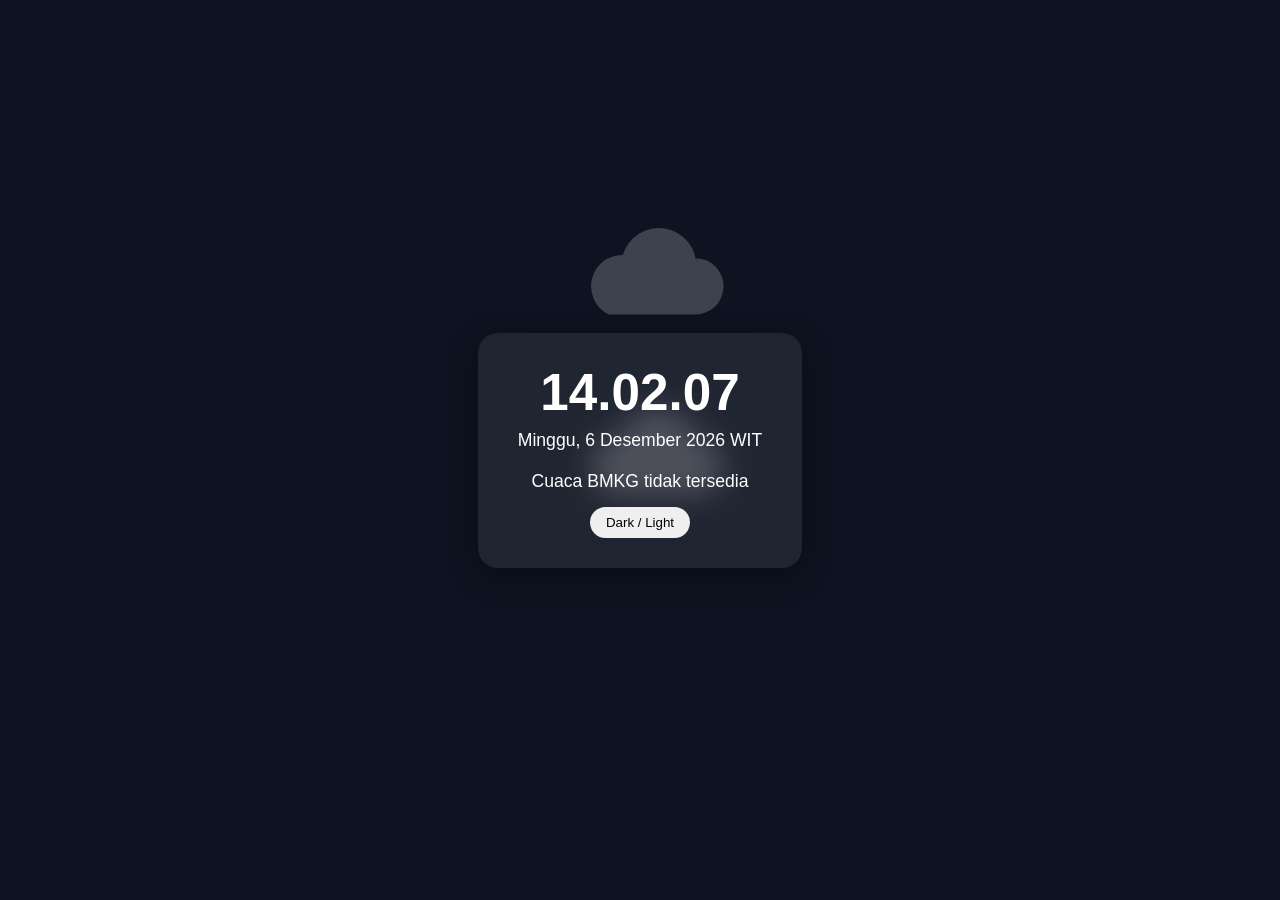
==== commit 2bf4149e: "Add files via upload" ====
--- a/index.html
+++ b/index.html
@@ -1,1346 +1,176 @@
 <!DOCTYPE html>
 <html lang="id">
 <head>
-  <meta charset="UTF-8" />
-  <meta name="viewport" content="width=device-width, initial-scale=1.0" />
-  <title>Spider-Dev | Portfolio Mahasiswa Teknik Informatika - Universitas Nusa Putra</title>
-  <meta name="description" content="Portfolio Febriano Doweng - Mahasiswa Teknik Informatika semester 8 di Universitas Nusa Putra, Sukabumi" />
-  <meta name="keywords" content="Febriano Doweng, Spider-Dev, Web Developer, Teknik Informatika, Universitas Nusa Putra" />
-  <link rel="icon" href="data:image/svg+xml,<svg xmlns='http://www.w3.org/2000/svg' viewBox='0 0 100 100'><circle cx='50' cy='50' r='45' fill='%23CC0000'/><ellipse cx='50' cy='47' rx='12' ry='15' fill='%231a0000'/></svg>" />
-  
-  <style>
-    /* ===== RESET & BASE ===== */
-    *, *::before, *::after { margin: 0; padding: 0; box-sizing: border-box; }
-    :root {
-      --red-dark: #0d0000;
-      --red-900: #1a0000;
-      --red-800: #2d0000;
-      --red-700: #7f1d1d;
-      --red-600: #991b1b;
-      --red-500: #cc0000;
-      --red-400: #ef4444;
-      --red-300: #fca5a5;
-      --white: #ffffff;
-      --gray-300: #d1d5db;
-      --gray-400: #9ca3af;
-      --gray-500: #6b7280;
-      --gray-600: #4b5563;
-      --gray-700: #374151;
-      /* Platform Colors */
-      --github-color: #181717;
-      --github-hover: #333;
-      --linkedin-color: #0A66C2;
-      --linkedin-hover: #004182;
-      --instagram-color: #E4405F;
-      --instagram-hover: #C13584;
-      --email-color: #EA4335;
-      --email-hover: #D33426;
-    }
-    html { scroll-behavior: smooth; }
-    body {
-      background-color: var(--red-dark);
-      color: var(--white);
-      font-family: 'Segoe UI', system-ui, -apple-system, sans-serif;
-      overflow-x: hidden;
-      cursor: none;
-    }
-    @media (max-width: 768px) { body { cursor: auto; } }
+<meta charset="UTF-8">
+<meta name="viewport" content="width=device-width, initial-scale=1.0">
+<title>Ultimate Clock & Weather Mimika</title>
 
-    /* ===== SCROLLBAR ===== */
-    ::-webkit-scrollbar { width: 6px; }
-    ::-webkit-scrollbar-track { background: var(--red-dark); }
-    ::-webkit-scrollbar-thumb { background: var(--red-500); border-radius: 3px; }
-    ::-webkit-scrollbar-thumb:hover { background: var(--red-400); }
-    ::selection { background: rgba(204,0,0,0.4); color: white; }
+<style>
+:root {
+  --bg:#0e1321;
+  --card:rgba(255,255,255,0.08);
+  --text:#fff;
+}
+.light {
+  --bg:#f4f4f4;
+  --card:#ffffff;
+  --text:#111;
+}
 
-    /* ===== ANIMATIONS ===== */
-    @keyframes float { 0%,100%{transform:translateY(0)} 50%{transform:translateY(-15px)} }
-    @keyframes webSpin { from{transform:rotate(0deg)} to{transform:rotate(360deg)} }
-    @keyframes pulseRed { 0%,100%{box-shadow:0 0 10px rgba(204,0,0,0.4)} 50%{box-shadow:0 0 30px rgba(204,0,0,0.8)} }
-    @keyframes fadeInUp { from{opacity:0;transform:translateY(30px)} to{opacity:1;transform:translateY(0)} }
-    @keyframes pulse { 0%,100%{opacity:1} 50%{opacity:0.5} }
-    @keyframes bounce { 0%,100%{transform:translateY(0)} 50%{transform:translateY(-10px)} }
-    @keyframes slideInLeft { from{opacity:0;transform:translateX(-30px)} to{opacity:1;transform:translateX(0)} }
-    @keyframes slideInRight { from{opacity:0;transform:translateX(30px)} to{opacity:1;transform:translateX(0)} }
-    @keyframes modalIn { from{opacity:0;transform:scale(0.9)} to{opacity:1;transform:scale(1)} }
+body{
+  margin:0;
+  height:100vh;
+  display:flex;
+  justify-content:center;
+  align-items:center;
+  background:var(--bg);
+  color:var(--text);
+  font-family:'Segoe UI',sans-serif;
+  overflow:hidden;
+  transition:0.4s;
+}
 
-    .animate-float { animation: float 4s ease-in-out infinite; }
-    .animate-web-spin { animation: webSpin 20s linear infinite; }
-    .animate-pulse-red { animation: pulseRed 2s ease-in-out infinite; }
-    .animate-fade-up { animation: fadeInUp 0.6s ease forwards; }
-    .animate-pulse { animation: pulse 2s ease-in-out infinite; }
-    .animate-bounce { animation: bounce 1.5s ease-in-out infinite; }
+/* ANIMASI AWAN */
+.cloud{
+  position:absolute;
+  top:20%;
+  width:200px;
+  opacity:0.2;
+  animation:moveCloud 60s linear infinite;
+}
 
-    /* ===== CURSOR ===== */
-    #cursor {
-      position: fixed; width: 20px; height: 20px;
-      border: 2px solid #ef4444; border-radius: 50%;
-      pointer-events: none; z-index: 9999;
-      transform: translate(-50%,-50%);
-      transition: all 0.07s ease;
-      display: none;
-    }
-    @media (min-width: 768px) { #cursor { display: block; } }
-    .cursor-trail {
-      position: fixed; border-radius: 50%;
-      background: #cc0000; pointer-events: none;
-      z-index: 9998; transform: translate(-50%,-50%);
-      transition: opacity 0.3s;
-    }
+.cloud:nth-child(2){
+  top:40%;
+  animation-duration:90s;
+}
 
-    /* ===== NAVBAR ===== */
-    #navbar {
-      position: fixed; top: 0; left: 0; width: 100%;
-      z-index: 1000; transition: all 0.5s ease;
-      padding: 16px 24px;
-      display: flex; align-items: center; justify-content: space-between;
-    }
-    #navbar.scrolled {
-      background: rgba(26,0,0,0.95);
-      backdrop-filter: blur(12px);
-      box-shadow: 0 4px 30px rgba(139,0,0,0.3);
-    }
-    .nav-logo {
-      display: flex; align-items: center; gap: 10px;
-      cursor: pointer; text-decoration: none;
-    }
-    .nav-logo span {
-      font-size: 20px; font-weight: 900;
-      letter-spacing: 0.15em; color: white;
-    }
-    .nav-logo span em { color: #cc0000; font-style: normal; }
-    .nav-links { display: flex; gap: 32px; list-style: none; }
-    .nav-links a {
-      color: #d1d5db; font-weight: 600; font-size: 13px;
-      text-decoration: none; letter-spacing: 0.1em;
-      text-transform: uppercase; position: relative;
-      transition: color 0.3s;
-    }
-    .nav-links a::after {
-      content: ''; position: absolute; bottom: -4px; left: 0;
-      width: 0; height: 2px; background: #cc0000;
-      transition: width 0.3s;
-    }
-    .nav-links a:hover { color: #ef4444; }
-    .nav-links a:hover::after { width: 100%; }
-    .hamburger {
-      display: none; flex-direction: column; gap: 5px;
-      background: none; border: none; cursor: pointer; padding: 4px;
-    }
-    .hamburger span {
-      display: block; width: 24px; height: 2px;
-      background: white; transition: all 0.3s;
-    }
-    .hamburger.open span:nth-child(1) { transform: rotate(45deg) translate(5px,5px); }
-    .hamburger.open span:nth-child(2) { opacity: 0; }
-    .hamburger.open span:nth-child(3) { transform: rotate(-45deg) translate(5px,-5px); }
-    #mobile-menu {
-      display: none; position: absolute; top: 100%; left: 0; width: 100%;
-      background: rgba(26,0,0,0.98); backdrop-filter: blur(12px);
-      border-top: 1px solid rgba(139,0,0,0.3); padding: 24px;
-    }
-    #mobile-menu.open { display: block; }
-    #mobile-menu ul { list-style: none; display: flex; flex-direction: column; align-items: center; gap: 16px; }
-    #mobile-menu a { color: #d1d5db; font-weight: 600; font-size: 14px; text-decoration: none; text-transform: uppercase; letter-spacing: 0.1em; }
-    @media (max-width: 768px) {
-      .nav-links { display: none; }
-      .hamburger { display: flex; }
-      #navbar { position: fixed; flex-wrap: wrap; }
-    }
+@keyframes moveCloud{
+  from{ left:-250px; }
+  to{ left:110%; }
+}
+.container{
+  position:relative;
+  z-index:2;
+  text-align:center;
+  background:var(--card);
+  padding:30px 40px;
+  border-radius:20px;
+  backdrop-filter:blur(15px);
+  box-shadow:0 8px 30px rgba(0,0,0,0.4);
+}
 
-    /* ===== SECTION BASE ===== */
-    section { padding: 96px 24px; }
-    .section-title { text-align: center; margin-bottom: 64px; }
-    .section-label {
-      display: inline-block; color: #cc0000; font-weight: 700;
-      font-size: 13px; letter-spacing: 0.3em; text-transform: uppercase; margin-bottom: 8px;
-    }
-    .section-heading {
-      font-size: clamp(2rem, 5vw, 3.5rem); font-weight: 900;
-      color: white; line-height: 1.1;
-    }
-    .section-heading span { color: #cc0000; }
-    .section-divider {
-      width: 96px; height: 4px; margin: 16px auto 0;
-      background: linear-gradient(to right, transparent, #cc0000, transparent);
-    }
-    .section-sub {
-      color: var(--gray-500); margin-top: 16px;
-      max-width: 500px; margin-left: auto; margin-right: auto;
-      line-height: 1.6; font-size: 15px;
-    }
-    .container { max-width: 1200px; margin: 0 auto; }
+.time{
+  font-size:3.2rem;
+  font-weight:bold;
+}
+.date{
+  margin-top:8px;
+  font-size:1.1rem;
+}
 
-    /* ===== HERO ===== */
-    #home {
-      position: relative; min-height: 100vh;
-      display: flex; align-items: center; justify-content: center;
-      background: linear-gradient(to bottom, #0d0000, #1a0000, #0d0000);
-      overflow: hidden; padding: 0 24px;
-    }
-    #hero-canvas { position: absolute; inset: 0; width: 100%; height: 100%; }
-    .hero-orb-1 {
-      position: absolute; top: 25%; left: 25%;
-      width: 384px; height: 384px;
-      background: rgba(127,29,29,0.1); border-radius: 50%;
-      filter: blur(60px); animation: pulse 3s ease-in-out infinite;
-    }
-    .hero-orb-2 {
-      position: absolute; bottom: 25%; right: 25%;
-      width: 384px; height: 384px;
-      background: rgba(153,27,27,0.1); border-radius: 50%;
-      filter: blur(60px); animation: pulse 3s ease-in-out infinite 1s;
-    }
-    .hero-content {
-      position: relative; z-index: 10; text-align: center;
-      max-width: 900px; width: 100%;
-      animation: fadeInUp 1s ease forwards;
-    }
-    .hero-badge {
-      display: inline-block;
-      background: rgba(204,0,0,0.2); border: 1px solid rgba(204,0,0,0.4);
-      color: #ef4444; font-size: 12px; font-weight: 700;
-      letter-spacing: 0.3em; padding: 8px 16px; border-radius: 999px;
-      text-transform: uppercase; margin-bottom: 24px;
-    }
-    .hero-icon { display: flex; justify-content: center; margin-bottom: 32px; animation: float 4s ease-in-out infinite; }
-    .hero-title { font-size: clamp(2.5rem, 8vw, 5.5rem); font-weight: 900; color: white; margin-bottom: 16px; line-height: 1.1; }
-    .hero-title span { color: #cc0000; }
-    .hero-subtitle { font-size: clamp(1rem, 2.5vw, 1.25rem); color: var(--gray-400); margin-bottom: 16px; }
-    .hero-subtitle em { color: #ef4444; font-style: normal; font-weight: 700; }
-    .hero-desc { font-size: 15px; color: var(--gray-500); margin-bottom: 40px; max-width: 600px; margin-left: auto; margin-right: auto; line-height: 1.7; }
-    .hero-desc span { color: #ef4444; font-weight: 600; }
-    .hero-btns { display: flex; gap: 16px; justify-content: center; flex-wrap: wrap; }
-    .btn-primary {
-      background: #cc0000; color: white; font-weight: 700;
-      padding: 16px 32px; border-radius: 999px; border: none;
-      cursor: pointer; font-size: 15px; transition: all 0.3s;
-      box-shadow: 0 10px 30px rgba(139,0,0,0.5);
-      text-decoration: none; display: inline-block;
-    }
-    .btn-primary:hover { background: #ef4444; transform: scale(1.05); box-shadow: 0 10px 30px rgba(204,0,0,0.4); }
-    .btn-outline {
-      border: 2px solid #cc0000; color: #ef4444; font-weight: 700;
-      padding: 14px 32px; border-radius: 999px; background: transparent;
-      cursor: pointer; font-size: 15px; transition: all 0.3s;
-      text-decoration: none; display: inline-block;
-    }
-    .btn-outline:hover { background: rgba(204,0,0,0.2); transform: scale(1.05); color: white; }
-    .scroll-indicator {
-      position: absolute; bottom: 32px; left: 50%; transform: translateX(-50%);
-      display: flex; flex-direction: column; align-items: center; gap: 8px;
-      animation: bounce 1.5s ease-in-out infinite;
-    }
-    .scroll-indicator span { color: var(--gray-600); font-size: 11px; letter-spacing: 0.2em; text-transform: uppercase; }
-    .scroll-line { width: 1px; height: 32px; background: linear-gradient(to bottom, #cc0000, transparent); }
+.weather{
+  margin-top:20px;
+  font-size:1.1rem;
+}
 
-    /* ===== ABOUT ===== */
-    #about {
-      background: linear-gradient(to bottom, #0d0000, #110000);
-      position: relative; overflow: hidden;
-    }
-    .about-grid { display: grid; grid-template-columns: 1fr 1fr; gap: 64px; align-items: center; }
-    @media (max-width: 768px) { .about-grid { grid-template-columns: 1fr; } }
-    .photo-wrapper { display: flex; justify-content: center; }
-    .photo-container { position: relative; }
-    .photo-glow {
-      position: absolute; inset: -10px; border-radius: 50%;
-      background: rgba(204,0,0,0.2); filter: blur(30px);
-      animation: pulse 2s ease-in-out infinite;
-    }
-    .web-ring-bg {
-      position: absolute; inset: -20px; display: flex; align-items: center; justify-content: center;
-    }
-    .photo-frame {
-      position: relative; width: 280px; height: 280px; border-radius: 50%;
-      border: 4px solid rgba(204,0,0,0.7);
-      box-shadow: 0 0 40px rgba(139,0,0,0.6);
-      overflow: hidden;
-      background: linear-gradient(135deg, #2d0000, #1a0000);
-      animation: pulseRed 2s ease-in-out infinite;
-    }
-    .photo-frame img { width: 100%; height: 100%; object-fit: cover; object-position: top; }
-    .photo-overlay { position: absolute; inset: 0; background: rgba(139,0,0,0.05); mix-blend-mode: multiply; pointer-events: none; }
-    .badge { position: absolute; font-size: 11px; font-weight: 700; padding: 6px 12px; border-radius: 999px; white-space: nowrap; }
-    .badge-bottom { bottom: -16px; right: -16px; background: #cc0000; color: white; border: 2px solid #ef4444; animation: float 3s ease-in-out infinite; }
-    .badge-top { top: -16px; left: -16px; background: #1a0000; border: 1px solid rgba(204,0,0,0.5); color: #ef4444; }
-    .badge-side { top: 50%; right: -24px; transform: translateY(-50%); background: #1a0000; border: 1px solid rgba(204,0,0,0.5); color: #ef4444; }
-    .about-name { font-size: 2rem; font-weight: 900; color: white; margin-bottom: 4px; }
-    .about-name span { color: #cc0000; }
-    .about-role { color: #ef4444; font-weight: 600; margin-bottom: 24px; letter-spacing: 0.05em; }
-    .about-desc { color: var(--gray-400); line-height: 1.8; margin-bottom: 16px; font-size: 15px; }
-    .about-desc span { color: #cc0000; font-weight: 600; }
-    .info-grid { display: grid; grid-template-columns: 1fr 1fr; gap: 12px; }
-    .info-card {
-      background: rgba(153,27,27,0.15); border: 1px solid rgba(127,29,29,0.3);
-      border-radius: 12px; padding: 12px 16px;
-      transition: border-color 0.3s;
-    }
-    .info-card:hover { border-color: rgba(204,0,0,0.5); }
-    .info-label { color: #cc0000; font-size: 10px; font-weight: 700; text-transform: uppercase; letter-spacing: 0.1em; margin-bottom: 4px; }
-    .info-value { color: white; font-weight: 600; font-size: 13px; }
-    .web-corner { position: absolute; opacity: 0.2; }
-    .web-corner-tl { top: 0; left: 0; }
-    .web-corner-br { bottom: 0; right: 0; transform: rotate(180deg); }
-
-    /* ===== SKILLS ===== */
-    #skills { background: linear-gradient(to bottom, #110000, #0d0000); position: relative; }
-    .filter-btns { display: flex; flex-wrap: wrap; justify-content: center; gap: 12px; margin-bottom: 40px; }
-    .filter-btn {
-      padding: 8px 20px; border-radius: 999px; font-size: 13px; font-weight: 700;
-      letter-spacing: 0.05em; border: 1px solid rgba(127,29,29,0.4);
-      background: rgba(153,27,27,0.15); color: var(--gray-400);
-      cursor: pointer; transition: all 0.3s;
-    }
-    .filter-btn:hover { border-color: rgba(204,0,0,0.6); color: #ef4444; }
-    .filter-btn.active { background: #cc0000; color: white; border-color: #cc0000; box-shadow: 0 4px 20px rgba(139,0,0,0.5); }
-    .skills-grid { display: grid; grid-template-columns: repeat(auto-fill, minmax(300px, 1fr)); gap: 20px; margin-bottom: 64px; }
-    .skill-card {
-      background: linear-gradient(135deg, rgba(153,27,27,0.15), #1a0000);
-      border: 1px solid rgba(127,29,29,0.4); border-radius: 16px; padding: 20px;
-      transition: all 0.4s;
-    }
-    .skill-card:hover { border-color: rgba(204,0,0,0.6); box-shadow: 0 8px 30px rgba(139,0,0,0.3); transform: translateY(-2px); }
-    .skill-header { display: flex; align-items: center; justify-content: space-between; margin-bottom: 16px; }
-    .skill-info { display: flex; align-items: center; gap: 12px; }
-    .skill-icon { font-size: 24px; transition: transform 0.3s; }
-    .skill-card:hover .skill-icon { transform: scale(1.25); }
-    .skill-name { color: white; font-weight: 700; font-size: 14px; }
-    .skill-cat { color: rgba(204,0,0,0.7); font-size: 11px; font-weight: 600; }
-    .skill-pct { color: #ef4444; font-weight: 900; font-size: 18px; }
-    .skill-bar-bg { height: 8px; background: rgba(153,27,27,0.3); border-radius: 999px; overflow: hidden; }
-    .skill-bar {
-      height: 100%; border-radius: 999px;
-      background: linear-gradient(to right, #7f1d1d, #cc0000);
-      width: 0; transition: width 1.2s ease;
-      position: relative; overflow: hidden;
-    }
-    .skill-bar::after {
-      content: ''; position: absolute; inset: 0;
-      background: rgba(255,255,255,0.15); animation: pulse 2s ease-in-out infinite;
-    }
-    .skill-dots { display: flex; justify-content: space-between; margin-top: 4px; padding: 0 2px; }
-    .skill-dot { width: 6px; height: 6px; border-radius: 50%; }
-    .skill-dot.filled { background: #cc0000; }
-    .skill-dot.empty { background: rgba(153,27,27,0.3); }
-    .stats-grid { display: grid; grid-template-columns: repeat(4, 1fr); gap: 24px; }
-    @media (max-width: 640px) { .stats-grid { grid-template-columns: repeat(2, 1fr); } }
-    .stat-card {
-      background: linear-gradient(135deg, rgba(153,27,27,0.3), #1a0000);
-      border: 1px solid rgba(127,29,29,0.4); border-radius: 16px;
-      padding: 24px; text-align: center; transition: all 0.3s;
-    }
-    .stat-card:hover { border-color: rgba(204,0,0,0.6); box-shadow: 0 8px 30px rgba(139,0,0,0.3); }
-    .stat-icon { font-size: 32px; margin-bottom: 8px; }
-    .stat-value { font-size: 2rem; font-weight: 900; color: #cc0000; margin-bottom: 4px; }
-    .stat-label { color: var(--gray-500); font-size: 11px; font-weight: 700; text-transform: uppercase; letter-spacing: 0.1em; }
-
-    /* ===== PROJECTS ===== */
-    #projects { background: linear-gradient(to bottom, #0d0000, #110000); position: relative; }
-    .projects-grid { display: grid; grid-template-columns: repeat(auto-fill, minmax(340px, 1fr)); gap: 24px; }
-    @media (max-width: 768px) { .projects-grid { grid-template-columns: 1fr; } }
-    .project-card {
-      position: relative; border-radius: 20px; padding: 24px;
-      border: 1px solid rgba(127,29,29,0.4); cursor: pointer;
-      transition: all 0.4s; overflow: hidden;
-    }
-    .project-card.grad-1 { background: linear-gradient(135deg, #2d0000, #1a0000); }
-    .project-card.grad-2 { background: linear-gradient(135deg, #3d0000, #1a0000); }
-    .project-card.grad-3 { background: linear-gradient(135deg, #1a0000, #0d0000); border: 1px dashed rgba(127,29,29,0.3); opacity: 0.5; }
-    .project-card:hover { border-color: rgba(204,0,0,0.6); box-shadow: 0 20px 50px rgba(139,0,0,0.4); transform: translateY(-8px); }
-    .card-web-deco { position: absolute; top: 0; right: 0; opacity: 0.1; transition: opacity 0.3s; pointer-events: none; }
-    .project-card:hover .card-web-deco { opacity: 0.25; }
-    .card-header { display: flex; align-items: flex-start; justify-content: space-between; margin-bottom: 16px; }
-    .card-icon { font-size: 36px; transition: transform 0.3s; }
-    .project-card:hover .card-icon { transform: scale(1.2); }
-    .card-badges { display: flex; flex-direction: column; align-items: flex-end; gap: 4px; }
-    .badge-status {
-      font-size: 11px; font-weight: 700; padding: 2px 8px; border-radius: 999px;
-      border: 1px solid;
-    }
-    .status-done { background: rgba(204,0,0,0.15); color: #ef4444; border-color: rgba(204,0,0,0.4); }
-    .status-live { background: rgba(34,197,94,0.15); color: #4ade80; border-color: rgba(34,197,94,0.4); }
-    .status-wip { background: rgba(234,179,8,0.15); color: #facc15; border-color: rgba(234,179,8,0.4); }
-    .card-type { font-size: 11px; font-weight: 600; background: rgba(0,0,0,0.3); color: var(--gray-500); padding: 4px 8px; border-radius: 999px; }
-    .card-title { color: white; font-weight: 900; font-size: 17px; margin-bottom: 12px; line-height: 1.3; transition: color 0.3s; }
-    .project-card:hover .card-title { color: #ef4444; }
-    .card-desc { color: var(--gray-400); font-size: 13px; line-height: 1.6; margin-bottom: 12px; display: -webkit-box; -webkit-line-clamp: 3; -webkit-box-orient: vertical; overflow: hidden; }
-    .card-period { display: flex; align-items: center; gap: 8px; color: var(--gray-500); font-size: 12px; font-weight: 600; margin-bottom: 16px; }
-    .card-tech { display: flex; flex-wrap: gap; gap: 6px; margin-bottom: 20px; flex-wrap: wrap; }
-    .tech-tag { background: rgba(0,0,0,0.3); border: 1px solid rgba(127,29,29,0.4); color: #fca5a5; font-size: 11px; padding: 4px 10px; border-radius: 999px; font-weight: 600; }
-    .card-cta { display: flex; align-items: center; gap: 8px; color: #ef4444; font-size: 13px; font-weight: 700; opacity: 0.6; transition: opacity 0.3s; }
-    .project-card:hover .card-cta { opacity: 1; }
-    .card-glow { position: absolute; inset: 0; background: rgba(204,0,0,0); transition: background 0.3s; border-radius: 20px; pointer-events: none; }
-    .project-card:hover .card-glow { background: rgba(204,0,0,0.04); }
-    .coming-soon-content { display: flex; flex-direction: column; align-items: center; justify-content: center; min-height: 250px; text-align: center; }
-    .github-center { text-align: center; margin-top: 48px; }
-    .btn-github {
-      display: inline-flex; align-items: center; gap: 8px;
-      border: 2px solid rgba(204,0,0,0.5); color: var(--gray-400); font-weight: 700;
-      padding: 12px 32px; border-radius: 999px; font-size: 14px;
-      background: transparent; cursor: pointer; transition: all 0.3s; text-decoration: none;
-    }
-    .btn-github:hover { border-color: #cc0000; color: white; background: rgba(204,0,0,0.1); box-shadow: 0 8px 30px rgba(139,0,0,0.3); }
-
-    /* ===== CONTACT ===== */
-    #contact { background: linear-gradient(to bottom, #110000, #1a0000, #0d0000); position: relative; overflow: hidden; }
-    .contact-grid { display: grid; grid-template-columns: 1fr 1fr; gap: 48px; align-items: start; }
-    @media (max-width: 768px) { .contact-grid { grid-template-columns: 1fr; } }
-    .contact-box {
-      background: linear-gradient(135deg, rgba(153,27,27,0.15), #1a0000);
-      border: 1px solid rgba(127,29,29,0.4); border-radius: 24px; padding: 32px;
-    }
-    .contact-box-title { color: white; font-weight: 900; font-size: 20px; margin-bottom: 24px; display: flex; align-items: center; gap: 8px; }
-    .form-group { margin-bottom: 20px; }
-    .form-label { display: block; color: #ef4444; font-size: 11px; font-weight: 700; text-transform: uppercase; letter-spacing: 0.1em; margin-bottom: 8px; }
-    .form-input, .form-textarea {
-      width: 100%; background: rgba(0,0,0,0.3); border: 1px solid rgba(127,29,29,0.4);
-      color: white; padding: 12px 16px; border-radius: 12px; font-size: 14px;
-      outline: none; transition: border-color 0.3s; font-family: inherit;
-    }
-    .form-input::placeholder, .form-textarea::placeholder { color: rgba(107,114,128,0.8); }
-    .form-input:focus, .form-textarea:focus { border-color: #cc0000; }
-    .form-textarea { resize: none; min-height: 120px; }
-    .btn-send {
-      width: 100%; background: linear-gradient(to right, #7f1d1d, #cc0000);
-      color: white; font-weight: 900; padding: 16px; border-radius: 12px;
-      border: none; cursor: pointer; font-size: 15px; letter-spacing: 0.1em;
-      transition: all 0.3s; box-shadow: 0 8px 30px rgba(139,0,0,0.5);
-    }
-    .btn-send:hover { background: linear-gradient(to right, #cc0000, #ef4444); transform: scale(1.02); box-shadow: 0 8px 30px rgba(204,0,0,0.4); }
-    .success-msg { background: rgba(34,197,94,0.1); border: 1px solid rgba(34,197,94,0.4); color: #4ade80; border-radius: 12px; padding: 16px; font-size: 14px; font-weight: 600; margin-bottom: 20px; display: none; }
-    .success-msg.show { display: block; }
-
-    /* ===== SOCIAL MEDIA CARDS ===== */
-    .social-grid {
-      display: grid;
-      grid-template-columns: repeat(2, 1fr);
-      gap: 16px;
-      margin-bottom: 24px;
-    }
-    @media (max-width: 480px) {
-      .social-grid {
-        grid-template-columns: 1fr;
-      }
-    }
-    .social-card {
-      display: flex;
-      flex-direction: column;
-      align-items: center;
-      justify-content: center;
-      gap: 12px;
-      padding: 24px 16px;
-      background: rgba(0,0,0,0.2);
-      border: 1px solid rgba(127,29,29,0.3);
-      border-radius: 16px;
-      text-decoration: none;
-      color: inherit;
-      transition: all 0.4s cubic-bezier(0.175, 0.885, 0.32, 1.275);
-      position: relative;
-      overflow: hidden;
-    }
-    .social-card::before {
-      content: '';
-      position: absolute;
-      inset: 0;
-      opacity: 0;
-      transition: opacity 0.4s;
-      border-radius: 16px;
-    }
-    .social-card:hover {
-      transform: translateY(-8px) scale(1.02);
-    }
-    .social-card:hover::before {
-      opacity: 0.15;
-    }
-    .social-card .social-logo {
-      width: 48px;
-      height: 48px;
-      display: flex;
-      align-items: center;
-      justify-content: center;
-      transition: transform 0.3s;
-    }
-    .social-card:hover .social-logo {
-      transform: scale(1.1);
-    }
-    .social-card .social-logo svg {
-      width: 100%;
-      height: 100%;
-    }
-    .social-card .social-name {
-      font-size: 14px;
-      font-weight: 700;
-      color: white;
-      letter-spacing: 0.05em;
-    }
-    .social-card .social-handle {
-      font-size: 11px;
-      color: var(--gray-500);
-      transition: color 0.3s;
-    }
-    .social-card:hover .social-handle {
-      color: var(--gray-300);
-    }
-    /* GitHub Card */
-    .social-card.github::before { background: var(--github-color); }
-    .social-card.github:hover {
-      border-color: var(--github-color);
-      box-shadow: 0 12px 40px rgba(24, 23, 23, 0.5);
-    }
-    .social-card.github:hover .social-logo svg path { fill: var(--github-color); }
-    /* LinkedIn Card */
-    .social-card.linkedin::before { background: var(--linkedin-color); }
-    .social-card.linkedin:hover {
-      border-color: var(--linkedin-color);
-      box-shadow: 0 12px 40px rgba(10, 102, 194, 0.5);
-    }
-    .social-card.linkedin:hover .social-logo svg path { fill: var(--linkedin-color); }
-    /* Instagram Card */
-    .social-card.instagram::before { background: linear-gradient(45deg, #f09433 0%, #e6683c 25%, #dc2743 50%, #cc2366 75%, #bc1888 100%); }
-    .social-card.instagram:hover {
-      border-color: var(--instagram-color);
-      box-shadow: 0 12px 40px rgba(228, 64, 95, 0.5);
-    }
-    .social-card.instagram:hover .social-logo svg { fill: url(#instagram-gradient); }
-    /* Email Card */
-    .social-card.email::before { background: var(--email-color); }
-    .social-card.email:hover {
-      border-color: var(--email-color);
-      box-shadow: 0 12px 40px rgba(234, 67, 53, 0.5);
-    }
-    .social-card.email:hover .social-logo svg path { fill: var(--email-color); }
-
-    .quote-box {
-      background: linear-gradient(135deg, rgba(204,0,0,0.15), rgba(153,27,27,0.2));
-      border: 1px solid rgba(204,0,0,0.3); border-radius: 24px;
-      padding: 48px 32px; text-align: center;
-      display: flex; flex-direction: column; align-items: center; justify-content: center;
-      min-height: 100%;
-    }
-    .quote-box blockquote { color: var(--gray-400); font-style: italic; font-size: 16px; line-height: 1.6; }
-    .quote-box cite { color: #cc0000; font-weight: 700; font-size: 12px; letter-spacing: 0.1em; font-style: normal; }
-
-    /* ===== FOOTER ===== */
-    footer {
-      background: #080000; border-top: 1px solid rgba(127,29,29,0.3);
-      padding: 40px 24px; text-align: center; position: relative; overflow: hidden;
-    }
-    .footer-logo { color: white; font-weight: 900; font-size: 18px; letter-spacing: 0.15em; margin-bottom: 4px; }
-    .footer-logo span { color: #cc0000; }
-    .footer-sub { color: var(--gray-600); font-size: 12px; margin-bottom: 16px; letter-spacing: 0.05em; }
-    .footer-links { display: flex; justify-content: center; gap: 24px; margin-bottom: 24px; flex-wrap: wrap; }
-    .footer-links a { color: var(--gray-600); font-size: 12px; font-weight: 600; text-transform: uppercase; letter-spacing: 0.1em; text-decoration: none; cursor: pointer; transition: color 0.3s; }
-    .footer-links a:hover { color: #ef4444; }
-    .footer-socials {
-      display: flex;
-      justify-content: center;
-      gap: 16px;
-      margin-bottom: 24px;
-    }
-    .footer-social-link {
-      display: flex;
-      align-items: center;
-      justify-content: center;
-      width: 40px;
-      height: 40px;
-      border-radius: 50%;
-      background: rgba(153,27,27,0.2);
-      border: 1px solid rgba(127,29,29,0.3);
-      transition: all 0.3s;
-      text-decoration: none;
-    }
-    .footer-social-link:hover {
-      transform: translateY(-3px);
-    }
-    .footer-social-link svg {
-      width: 20px;
-      height: 20px;
-      transition: all 0.3s;
-    }
-    .footer-social-link.github:hover {
-      background: var(--github-color);
-      border-color: var(--github-color);
-      box-shadow: 0 4px 15px rgba(24, 23, 23, 0.4);
-    }
-    .footer-social-link.linkedin:hover {
-      background: var(--linkedin-color);
-      border-color: var(--linkedin-color);
-      box-shadow: 0 4px 15px rgba(10, 102, 194, 0.4);
-    }
-    .footer-social-link.instagram:hover {
-      background: linear-gradient(45deg, #f09433 0%, #e6683c 25%, #dc2743 50%, #cc2366 75%, #bc1888 100%);
-      border-color: var(--instagram-color);
-      box-shadow: 0 4px 15px rgba(228, 64, 95, 0.4);
-    }
-    .footer-social-link.email:hover {
-      background: var(--email-color);
-      border-color: var(--email-color);
-      box-shadow: 0 4px 15px rgba(234, 67, 53, 0.4);
-    }
-    .footer-divider { width: 96px; height: 1px; background: linear-gradient(to right, transparent, rgba(127,29,29,0.8), transparent); margin: 0 auto 16px; }
-    .footer-copy { color: var(--gray-700); font-size: 12px; }
-    .footer-copy span { color: #cc0000; }
-    .footer-built { color: rgba(55,65,81,0.6); font-size: 11px; margin-top: 4px; }
-
-    /* ===== MODAL ===== */
-    .modal-overlay {
-      position: fixed; inset: 0; z-index: 2000;
-      display: flex; align-items: center; justify-content: center; padding: 16px;
-      background: rgba(0,0,0,0.8); backdrop-filter: blur(8px);
-      opacity: 0; visibility: hidden; transition: all 0.3s;
-    }
-    .modal-overlay.open { opacity: 1; visibility: visible; }
-    .modal-box {
-      position: relative; width: 100%; max-width: 720px; max-height: 90vh;
-      overflow-y: auto; background: linear-gradient(135deg, #1a0000, #0d0000);
-      border: 1px solid rgba(204,0,0,0.5); border-radius: 24px;
-      box-shadow: 0 30px 80px rgba(139,0,0,0.5);
-      transform: scale(0.9); transition: transform 0.3s;
-    }
-    .modal-overlay.open .modal-box { transform: scale(1); }
-    .modal-header {
-      background: linear-gradient(to right, rgba(153,27,27,0.5), rgba(127,29,29,0.4));
-      border-bottom: 1px solid rgba(139,0,0,0.4); border-radius: 24px 24px 0 0;
-      padding: 24px; position: relative; overflow: hidden;
-    }
-    .modal-header-top { display: flex; align-items: flex-start; justify-content: space-between; gap: 16px; }
-    .modal-icon { font-size: 48px; flex-shrink: 0; }
-    .modal-title-area { flex: 1; }
-    .modal-badges { display: flex; flex-wrap: wrap; gap: 8px; margin-bottom: 8px; }
-    .modal-title { color: white; font-weight: 900; font-size: clamp(1.1rem, 3vw, 1.5rem); line-height: 1.2; }
-    .close-btn {
-      width: 40px; height: 40px; border-radius: 50%; flex-shrink: 0;
-      background: rgba(153,27,27,0.4); border: 1px solid rgba(204,0,0,0.5);
-      color: var(--gray-400); font-size: 16px; cursor: pointer;
-      display: flex; align-items: center; justify-content: center; transition: all 0.2s;
-    }
-    .close-btn:hover { background: rgba(204,0,0,0.6); color: white; }
-    .modal-body { padding: 24px; }
-    .modal-meta { display: grid; grid-template-columns: repeat(3, 1fr); gap: 12px; margin-bottom: 24px; }
-    @media (max-width: 480px) { .modal-meta { grid-template-columns: 1fr; } }
-    .meta-card { background: rgba(153,27,27,0.2); border: 1px solid rgba(127,29,29,0.3); border-radius: 12px; padding: 12px; text-align: center; }
-    .meta-label { color: #cc0000; font-size: 10px; font-weight: 700; text-transform: uppercase; letter-spacing: 0.1em; margin-bottom: 4px; }
-    .meta-value { color: white; font-weight: 700; font-size: 13px; }
-    .modal-section { margin-bottom: 24px; }
-    .modal-section-title { color: #ef4444; font-size: 12px; font-weight: 900; text-transform: uppercase; letter-spacing: 0.2em; margin-bottom: 12px; display: flex; align-items: center; gap: 8px; }
-    .modal-text-box { background: rgba(0,0,0,0.2); border: 1px solid rgba(127,29,29,0.2); border-radius: 12px; padding: 16px; }
-    .modal-text { color: var(--gray-300); font-size: 14px; line-height: 1.7; }
-    .highlight-list { list-style: none; }
-    .highlight-list li { display: flex; align-items: flex-start; gap: 12px; padding: 6px 0; color: var(--gray-300); font-size: 13px; line-height: 1.5; }
-    .highlight-list li::before { content: '🕷️'; flex-shrink: 0; margin-top: 2px; }
-    .tech-tags { display: flex; flex-wrap: wrap; gap: 8px; }
-    .tech-tag-modal {
-      background: linear-gradient(to right, rgba(127,29,29,0.4), rgba(153,27,27,0.3));
-      border: 1px solid rgba(204,0,0,0.5); color: #fca5a5;
-      font-size: 13px; padding: 8px 16px; border-radius: 999px; font-weight: 700;
-      transition: border-color 0.3s;
-    }
-    .tech-tag-modal:hover { border-color: #cc0000; }
-    .outcome-box { background: linear-gradient(to right, rgba(127,29,29,0.2), rgba(153,27,27,0.15)); border: 1px solid rgba(204,0,0,0.3); border-radius: 12px; padding: 16px; }
-    .modal-actions { display: flex; gap: 12px; margin-top: 8px; flex-wrap: wrap; }
-    .btn-modal-primary {
-      flex: 1; min-width: 140px; display: flex; align-items: center; justify-content: center; gap: 8px;
-      background: linear-gradient(to right, #7f1d1d, #cc0000); color: white; font-weight: 900;
-      padding: 12px 24px; border-radius: 12px; border: none; cursor: pointer; font-size: 14px;
-      transition: all 0.3s; text-decoration: none;
-    }
-    .btn-modal-primary:hover { background: linear-gradient(to right, #cc0000, #ef4444); transform: scale(1.02); }
-    .btn-modal-close {
-      flex: 1; min-width: 140px; display: flex; align-items: center; justify-content: center; gap: 8px;
-      border: 2px solid rgba(127,29,29,0.5); color: var(--gray-400); font-weight: 700;
-      padding: 12px 24px; border-radius: 12px; background: transparent; cursor: pointer; font-size: 14px;
-      transition: all 0.3s;
-    }
-    .btn-modal-close:hover { border-color: #cc0000; color: white; background: rgba(153,27,27,0.2); }
-
-    /* ===== RESPONSIVE ===== */
-    @media (max-width: 640px) {
-      section { padding: 64px 16px; }
-      .skills-grid { grid-template-columns: 1fr; }
-      .modal-body { padding: 16px; }
-      .modal-actions { flex-direction: column; }
-    }
-  </style>
+button{
+  margin-top:15px;
+  padding:8px 16px;
+  border:none;
+  border-radius:20px;
+  cursor:pointer;
+}
+@media(max-width:480px){
+  .time{font-size:2.5rem;}
+}
+</style>
 </head>
 <body>
 
-<!-- Instagram Gradient Definition (hidden) -->
-<svg width="0" height="0" style="position:absolute">
-  <defs>
-    <linearGradient id="instagram-gradient" x1="0%" y1="0%" x2="100%" y2="100%">
-      <stop offset="0%" style="stop-color:#f09433"/>
-      <stop offset="25%" style="stop-color:#e6683c"/>
-      <stop offset="50%" style="stop-color:#dc2743"/>
-      <stop offset="75%" style="stop-color:#cc2366"/>
-      <stop offset="100%" style="stop-color:#bc1888"/>
-    </linearGradient>
-  </defs>
+<!-- AWAN SVG -->
+<svg class="cloud" viewBox="0 0 512 512">
+<path fill="white" d="M400 224a96 96 0 00-188-32 80 80 0 00-36 152h220a72 72 0 004-144z"/>
 </svg>
 
-<!-- Custom Cursor -->
-<div id="cursor"></div>
+<svg class="cloud" viewBox="0 0 512 512">
+<path fill="white" d="M400 224a96 96 0 00-188-32 80 80 0 00-36 152h220a72 72 0 004-144z"/>
+</svg>
 
-<!-- ===== NAVBAR ===== -->
-<nav id="navbar">
-  <a class="nav-logo" onclick="scrollTo('home')">
-    <svg width="32" height="32" viewBox="0 0 100 100" fill="none">
-      <circle cx="50" cy="50" r="48" fill="#CC0000" stroke="#8B0000" stroke-width="3"/>
-      <line x1="50" y1="2" x2="50" y2="98" stroke="#8B0000" stroke-width="1.5" opacity="0.6"/>
-      <line x1="2" y1="50" x2="98" y2="50" stroke="#8B0000" stroke-width="1.5" opacity="0.6"/>
-      <line x1="15" y1="15" x2="85" y2="85" stroke="#8B0000" stroke-width="1.5" opacity="0.6"/>
-      <line x1="85" y1="15" x2="15" y2="85" stroke="#8B0000" stroke-width="1.5" opacity="0.6"/>
-      <circle cx="50" cy="50" r="15" fill="none" stroke="#8B0000" stroke-width="1.5" opacity="0.6"/>
-      <circle cx="50" cy="50" r="30" fill="none" stroke="#8B0000" stroke-width="1.5" opacity="0.6"/>
-      <ellipse cx="50" cy="45" rx="8" ry="10" fill="black"/>
-      <ellipse cx="50" cy="58" rx="11" ry="12" fill="black"/>
-      <ellipse cx="46" cy="42" rx="4" ry="5" fill="white" transform="rotate(-15 46 42)"/>
-      <ellipse cx="54" cy="42" rx="4" ry="5" fill="white" transform="rotate(15 54 42)"/>
-    </svg>
-    <span>SPIDER<em>-DEV</em></span>
-  </a>
-  <ul class="nav-links">
-    <li><a onclick="scrollTo('home')">Home</a></li>
-    <li><a onclick="scrollTo('about')">About</a></li>
-    <li><a onclick="scrollTo('skills')">Skills</a></li>
-    <li><a onclick="scrollTo('projects')">Projects</a></li>
-    <li><a onclick="scrollTo('contact')">Contact</a></li>
-  </ul>
-  <button class="hamburger" id="hamburger" onclick="toggleMenu()">
-    <span></span><span></span><span></span>
-  </button>
-  <div id="mobile-menu">
-    <ul>
-      <li><a onclick="scrollTo('home');closeMenu()">Home</a></li>
-      <li><a onclick="scrollTo('about');closeMenu()">About</a></li>
-      <li><a onclick="scrollTo('skills');closeMenu()">Skills</a></li>
-      <li><a onclick="scrollTo('projects');closeMenu()">Projects</a></li>
-      <li><a onclick="scrollTo('contact');closeMenu()">Contact</a></li>
-    </ul>
-  </div>
-</nav>
-
-<!-- ===== HERO ===== -->
-<section id="home">
-  <canvas id="hero-canvas"></canvas>
-  <div class="hero-orb-1"></div>
-  <div class="hero-orb-2"></div>
-  <div class="hero-content">
-    <div class="hero-icon">
-      <svg width="120" height="120" viewBox="0 0 200 200" style="filter:drop-shadow(0 0 30px rgba(220,0,0,0.6))">
-        <circle cx="100" cy="100" r="95" fill="none" stroke="rgba(200,0,0,0.3)" stroke-width="2"/>
-        <circle cx="100" cy="100" r="75" fill="#CC0000"/>
-        <line x1="100" y1="100" x2="100" y2="25" stroke="#8B0000" stroke-width="1.5" opacity="0.8"/>
-        <line x1="100" y1="100" x2="165" y2="137.5" stroke="#8B0000" stroke-width="1.5" opacity="0.8"/>
-        <line x1="100" y1="100" x2="35" y2="137.5" stroke="#8B0000" stroke-width="1.5" opacity="0.8"/>
-        <line x1="100" y1="100" x2="165" y2="62.5" stroke="#8B0000" stroke-width="1.5" opacity="0.8"/>
-        <line x1="100" y1="100" x2="35" y2="62.5" stroke="#8B0000" stroke-width="1.5" opacity="0.8"/>
-        <line x1="100" y1="100" x2="100" y2="175" stroke="#8B0000" stroke-width="1.5" opacity="0.8"/>
-        <circle cx="100" cy="100" r="20" fill="none" stroke="#8B0000" stroke-width="1.5" opacity="0.8"/>
-        <circle cx="100" cy="100" r="40" fill="none" stroke="#8B0000" stroke-width="1.5" opacity="0.8"/>
-        <circle cx="100" cy="100" r="60" fill="none" stroke="#8B0000" stroke-width="1.5" opacity="0.8"/>
-        <ellipse cx="100" cy="95" rx="32" ry="38" fill="#1a0000"/>
-        <ellipse cx="88" cy="88" rx="12" ry="14" fill="white" transform="rotate(-20 88 88)"/>
-        <ellipse cx="112" cy="88" rx="12" ry="14" fill="white" transform="rotate(20 112 88)"/>
-        <ellipse cx="88" cy="88" rx="8" ry="10" fill="#CC0000" transform="rotate(-20 88 88)"/>
-        <ellipse cx="112" cy="88" rx="8" ry="10" fill="#CC0000" transform="rotate(20 112 88)"/>
-        <line x1="68" y1="110" x2="20" y2="160" stroke="#CC0000" stroke-width="2"/>
-        <line x1="132" y1="110" x2="180" y2="160" stroke="#CC0000" stroke-width="2"/>
-      </svg>
-    </div>
-    <div class="hero-badge">🕷️ Mahasiswa Teknik Informatika • Semester 8</div>
-    <h1 class="hero-title">Halo, Saya<br><span>Febriano Doweng</span></h1>
-    <p class="hero-subtitle">alias <em>"Si Manusia Laba-laba" yang jago ngoding 🕸️</em></p>
-    <p class="hero-desc">
-      Mahasiswa Teknik Informatika semester 8 di
-      <span>Universitas Nusa Putra, Sukabumi</span>
-      — merajut web digital selayaknya jaring laba-laba: kuat, indah, dan penuh kode.
-    </p>
-    <div class="hero-btns">
-      <a class="btn-primary" onclick="scrollTo('projects')">🕸️ Lihat Proyek Saya</a>
-      <a class="btn-outline" onclick="scrollTo('contact')">📡 Hubungi Saya</a>
-    </div>
-  </div>
-  <div class="scroll-indicator">
-    <span>Scroll</span>
-    <div class="scroll-line"></div>
-  </div>
-</section>
-
-<!-- ===== ABOUT ===== -->
-<section id="about">
-  <svg class="web-corner web-corner-tl" width="200" height="200" viewBox="0 0 200 200">
-    <line x1="0" y1="0" x2="200" y2="200" stroke="#CC0000" stroke-width="1"/>
-    <line x1="0" y1="0" x2="200" y2="100" stroke="#CC0000" stroke-width="0.8"/>
-    <line x1="0" y1="0" x2="100" y2="200" stroke="#CC0000" stroke-width="0.8"/>
-    <circle cx="0" cy="0" r="40" fill="none" stroke="#CC0000" stroke-width="0.6"/>
-    <circle cx="0" cy="0" r="80" fill="none" stroke="#CC0000" stroke-width="0.6"/>
-    <circle cx="0" cy="0" r="120" fill="none" stroke="#CC0000" stroke-width="0.6"/>
-    <circle cx="0" cy="0" r="160" fill="none" stroke="#CC0000" stroke-width="0.6"/>
-  </svg>
-  <svg class="web-corner web-corner-br" width="200" height="200" viewBox="0 0 200 200">
-    <line x1="0" y1="0" x2="200" y2="200" stroke="#CC0000" stroke-width="1"/>
-    <line x1="0" y1="0" x2="200" y2="100" stroke="#CC0000" stroke-width="0.8"/>
-    <line x1="0" y1="0" x2="100" y2="200" stroke="#CC0000" stroke-width="0.8"/>
-    <circle cx="0" cy="0" r="40" fill="none" stroke="#CC0000" stroke-width="0.6"/>
-    <circle cx="0" cy="0" r="80" fill="none" stroke="#CC0000" stroke-width="0.6"/>
-    <circle cx="0" cy="0" r="120" fill="none" stroke="#CC0000" stroke-width="0.6"/>
-    <circle cx="0" cy="0" r="160" fill="none" stroke="#CC0000" stroke-width="0.6"/>
-  </svg>
-  <div class="container">
-    <div class="section-title">
-      <div class="section-label">🕷️ Tentang Saya</div>
-      <h2 class="section-heading">The <span>Amazing</span> Developer</h2>
-      <div class="section-divider"></div>
-    </div>
-    <div class="about-grid">
-      <div class="photo-wrapper">
-        <div class="photo-container">
-          <div class="photo-glow"></div>
-          <div class="web-ring-bg">
-            <svg class="animate-web-spin" width="320" height="320" viewBox="0 0 300 300" style="opacity:0.2">
-              <line x1="150" y1="150" x2="150" y2="0" stroke="#CC0000" stroke-width="1"/>
-              <line x1="150" y1="150" x2="280" y2="75" stroke="#CC0000" stroke-width="1"/>
-              <line x1="150" y1="150" x2="280" y2="225" stroke="#CC0000" stroke-width="1"/>
-              <line x1="150" y1="150" x2="150" y2="300" stroke="#CC0000" stroke-width="1"/>
-              <line x1="150" y1="150" x2="20" y2="225" stroke="#CC0000" stroke-width="1"/>
-              <line x1="150" y1="150" x2="20" y2="75" stroke="#CC0000" stroke-width="1"/>
-              <circle cx="150" cy="150" r="30" fill="none" stroke="#CC0000" stroke-width="0.8"/>
-              <circle cx="150" cy="150" r="60" fill="none" stroke="#CC0000" stroke-width="0.8"/>
-              <circle cx="150" cy="150" r="90" fill="none" stroke="#CC0000" stroke-width="0.8"/>
-              <circle cx="150" cy="150" r="120" fill="none" stroke="#CC0000" stroke-width="0.8"/>
-              <circle cx="150" cy="150" r="150" fill="none" stroke="#CC0000" stroke-width="0.8"/>
-            </svg>
-          </div>
-          <div class="photo-frame">
-            <img src="Black White.png" alt="Febriano Doweng"/>
-            <div class="photo-overlay"></div>
-          </div>
-          <div class="badge badge-bottom">🎓 Semester 8</div>
-          <div class="badge badge-top">🕸️ Web Dev</div>
-          <div class="badge badge-side">💻 Dev</div>
-        </div>
-      </div>
-      <div class="about-info">
-        <h3 class="about-name">Febriano <span>Doweng</span></h3>
-        <p class="about-role">Teknik Informatika '22' · Universitas Nusa Putra</p>
-        <p class="about-desc">
-          "Dengan kekuatan besar, datanglah tanggung jawab besar." — Itulah prinsip yang saya pegang
-          dalam setiap baris kode yang saya tulis. Saya adalah mahasiswa Teknik Informatika semester 8
-          yang bersemangat membangun solusi digital inovatif dan berdampak nyata.
-        </p>
-        <p class="about-desc">
-          Seperti jaring laba-laba yang merajut kuat dari berbagai arah, saya menghubungkan
-          ide, teknologi, dan kreativitas untuk menciptakan aplikasi yang tidak hanya fungsional,
-          tetapi juga elegan dan efisien.
-        </p>
-        <div class="info-grid">
-          <div class="info-card"><div class="info-label">Nama</div><div class="info-value">Febriano Doweng</div></div>
-          <div class="info-card"><div class="info-label">Universitas</div><div class="info-value">Nusa Putra</div></div>
-          <div class="info-card"><div class="info-label">Program Studi</div><div class="info-value">Teknik Informatika</div></div>
-          <div class="info-card"><div class="info-label">Lokasi</div><div class="info-value">Sukabumi, Jawa Barat</div></div>
-          <div class="info-card"><div class="info-label">Semester</div><div class="info-value">8 (Akhir)</div></div>
-          <div class="info-card"><div class="info-label">Status</div><div class="info-value">Aktif Kuliah</div></div>
-        </div>
-      </div>
-    </div>
-  </div>
-</section>
-
-<!-- ===== SKILLS ===== -->
-<section id="skills">
-  <div class="container">
-    <div class="section-title">
-      <div class="section-label">🕸️ Kemampuan</div>
-      <h2 class="section-heading">Kekuatan <span>Super</span> Saya</h2>
-      <div class="section-divider"></div>
-      <p class="section-sub">Setiap teknologi adalah benang jaring yang memperkuat kemampuan saya sebagai developer.</p>
-    </div>
-    <div class="filter-btns">
-      <button class="filter-btn active" onclick="filterSkills('All',this)">All</button>
-      <button class="filter-btn" onclick="filterSkills('Frontend',this)">Frontend</button>
-      <button class="filter-btn" onclick="filterSkills('Backend',this)">Backend</button>
-      <button class="filter-btn" onclick="filterSkills('Tools',this)">Tools</button>
-    </div>
-    <div class="skills-grid" id="skills-grid"></div>
-    <div class="stats-grid">
-      <div class="stat-card"><div class="stat-icon">🚀</div><div class="stat-value">10+</div><div class="stat-label">Proyek Selesai</div></div>
-      <div class="stat-card"><div class="stat-icon">⚡</div><div class="stat-value">15+</div><div class="stat-label">Teknologi Dikuasai</div></div>
-      <div class="stat-card"><div class="stat-icon">🎓</div><div class="stat-value">8</div><div class="stat-label">Semester Aktif</div></div>
-      <div class="stat-card"><div class="stat-icon">☕</div><div class="stat-value">∞</div><div class="stat-label">Kopi Per Hari</div></div>
-    </div>
-  </div>
-</section>
-
-<!-- ===== PROJECTS ===== -->
-<section id="projects">
-  <div class="container">
-    <div class="section-title">
-      <div class="section-label">🚀 Portofolio</div>
-      <h2 class="section-heading">Misi <span>Heroik</span> Saya</h2>
-      <div class="section-divider"></div>
-      <p class="section-sub">Setiap proyek adalah misi penyelamatan — dari chaos menjadi solusi digital yang powerful.</p>
-    </div>
-    <div class="projects-grid" id="projects-grid"></div>
-    <div class="github-center">
-      <a href="https://github.com/Febriano-Doweng" target="_blank" rel="noopener noreferrer" class="btn-github">
-        🐙 Lihat Semua Proyek di GitHub →
-      </a>
-    </div>
-  </div>
-</section>
-
-<!-- ===== CONTACT ===== -->
-<section id="contact">
-  <div class="container">
-    <div class="section-title">
-      <div class="section-label">📡 Kontak</div>
-      <h2 class="section-heading">Kirim <span>Sinyal</span> Kepada Saya</h2>
-      <div class="section-divider"></div>
-      <p class="section-sub">Layaknya jaring laba-laba, saya selalu terhubung. Kirim pesan dan saya akan merespons secepat mungkin!</p>
-    </div>
-    <div class="contact-grid">
-      <div class="contact-box">
-        <div class="contact-box-title">🕷️ Kirim Pesan</div>
-        <div class="success-msg" id="success-msg">✅ Pesan berhasil dikirim! Saya akan segera membalas.</div>
-        <form id="contact-form" onsubmit="handleSubmit(event)">
-          <div class="form-group">
-            <label class="form-label">Nama Lengkap</label>
-            <input type="text" class="form-input" placeholder="Nama Anda" required id="form-name"/>
-          </div>
-          <div class="form-group">
-            <label class="form-label">Email</label>
-            <input type="email" class="form-input" placeholder="email@contoh.com" required id="form-email"/>
-          </div>
-          <div class="form-group">
-            <label class="form-label">Pesan</label>
-            <textarea class="form-textarea" placeholder="Hei! Saya ingin berkolaborasi..." required id="form-message" rows="5"></textarea>
-          </div>
-          <button type="submit" class="btn-send">🕸️ TEMBAKKAN JARING!</button>
-        </form>
-      </div>
-      <div>
-        <div class="quote-box">
-          <p style="font-size:48px;margin-bottom:12px">🕷️</p>
-          <blockquote>"With great power comes great responsibility."</blockquote>
-          <br>
-          <cite>— Uncle Ben</cite>
-          <div style="width:64px;height:2px;background:rgba(204,0,0,0.5);margin:12px auto"></div>
-          <p style="color:var(--gray-600);font-size:12px;margin-top:8px">Siap berkolaborasi? Mari wujudkan ide menjadi kenyataan bersama!</p>
-        </div>
-      </div>
-    </div>
-  </div>
-</section>
-
-<!-- ===== FOOTER ===== -->
-<footer>
-  <div style="display:flex;justify-content:center;margin-bottom:16px">
-    <svg width="40" height="40" viewBox="0 0 100 100">
-      <circle cx="50" cy="50" r="45" fill="#CC0000"/>
-      <line x1="50" y1="50" x2="50" y2="5" stroke="#8B0000" stroke-width="1.5" opacity="0.8"/>
-      <line x1="50" y1="50" x2="89" y2="72.5" stroke="#8B0000" stroke-width="1.5" opacity="0.8"/>
-      <line x1="50" y1="50" x2="11" y2="72.5" stroke="#8B0000" stroke-width="1.5" opacity="0.8"/>
-      <circle cx="50" cy="50" r="15" fill="none" stroke="#8B0000" stroke-width="1.5" opacity="0.8"/>
-      <circle cx="50" cy="50" r="30" fill="none" stroke="#8B0000" stroke-width="1.5" opacity="0.8"/>
-      <ellipse cx="50" cy="47" rx="12" ry="15" fill="#1a0000"/>
-      <ellipse cx="44" cy="43" rx="5" ry="6" fill="white" transform="rotate(-15 44 43)"/>
-      <ellipse cx="56" cy="43" rx="5" ry="6" fill="white" transform="rotate(15 56 43)"/>
-    </svg>
-  </div>
-  <div class="footer-logo">SPIDER<span>-DEV</span></div>
-  <div class="footer-sub">Teknik Informatika · Universitas Nusa Putra · Sukabumi</div>
-  <div class="footer-links">
-    <a onclick="scrollTo('home')">Home</a>
-    <a onclick="scrollTo('about')">About</a>
-    <a onclick="scrollTo('skills')">Skills</a>
-    <a onclick="scrollTo('projects')">Projects</a>
-    <a onclick="scrollTo('contact')">Contact</a>
-  </div>
-  <!-- Footer Social Icons -->
-  <div class="footer-socials">
-    <!-- GitHub -->
-    <a href="https://github.com/Febriano-Doweng" target="_blank" rel="noopener noreferrer" class="footer-social-link github" title="GitHub">
-      <svg viewBox="0 0 24 24" fill="white">
-        <path d="M12 0c-6.626 0-12 5.373-12 12 0 5.302 3.438 9.8 8.207 11.387.599.111.793-.261.793-.577v-2.234c-3.338.726-4.033-1.416-4.033-1.416-.546-1.387-1.333-1.756-1.333-1.756-1.089-.745.083-.729.083-.729 1.205.084 1.839 1.237 1.839 1.237 1.07 1.834 2.807 1.304 3.492.997.107-.775.418-1.305.762-1.604-2.665-.305-5.467-1.334-5.467-5.931 0-1.311.469-2.381 1.236-3.221-.124-.303-.535-1.524.117-3.176 0 0 1.008-.322 3.301 1.23.957-.266 1.983-.399 3.003-.404 1.02.005 2.047.138 3.006.404 2.291-1.552 3.297-1.23 3.297-1.23.653 1.653.242 2.874.118 3.176.77.84 1.235 1.911 1.235 3.221 0 4.609-2.807 5.624-5.479 5.921.43.372.823 1.102.823 2.222v3.293c0 .319.192.694.801.576 4.765-1.589 8.199-6.086 8.199-11.386 0-6.627-5.373-12-12-12z"/>
-      </svg>
-    </a>
-    <!-- LinkedIn -->
-    <a href="https://www.linkedin.com/in/brynd-tuakora-8a8a28293/" target="_blank" rel="noopener noreferrer" class="footer-social-link linkedin" title="LinkedIn">
-      <svg viewBox="0 0 24 24" fill="white">
-        <path d="M20.447 20.452h-3.554v-5.569c0-1.328-.027-3.037-1.852-3.037-1.853 0-2.136 1.445-2.136 2.939v5.667H9.351V9h3.414v1.561h.046c.477-.9 1.637-1.85 3.37-1.85 3.601 0 4.267 2.37 4.267 5.455v6.286zM5.337 7.433c-1.144 0-2.063-.926-2.063-2.065 0-1.138.92-2.063 2.063-2.063 1.14 0 2.064.925 2.064 2.063 0 1.139-.925 2.065-2.064 2.065zm1.782 13.019H3.555V9h3.564v11.452zM22.225 0H1.771C.792 0 0 .774 0 1.729v20.542C0 23.227.792 24 1.771 24h20.451C23.2 24 24 23.227 24 22.271V1.729C24 .774 23.2 0 22.222 0h.003z"/>
-      </svg>
-    </a>
-    <!-- Instagram -->
-    <a href="https://www.instagram.com/bryant_tuakora/" target="_blank" rel="noopener noreferrer" class="footer-social-link instagram" title="Instagram">
-      <svg viewBox="0 0 24 24" fill="white">
-        <path d="M12 2.163c3.204 0 3.584.012 4.85.07 3.252.148 4.771 1.691 4.919 4.919.058 1.265.069 1.645.069 4.849 0 3.205-.012 3.584-.069 4.849-.149 3.225-1.664 4.771-4.919 4.919-1.266.058-1.644.07-4.85.07-3.204 0-3.584-.012-4.849-.07-3.26-.149-4.771-1.699-4.919-4.92-.058-1.265-.07-1.644-.07-4.849 0-3.204.013-3.583.07-4.849.149-3.227 1.664-4.771 4.919-4.919 1.266-.057 1.645-.069 4.849-.069zm0-2.163c-3.259 0-3.667.014-4.947.072-4.358.2-6.78 2.618-6.98 6.98-.059 1.281-.073 1.689-.073 4.948 0 3.259.014 3.668.072 4.948.2 4.358 2.618 6.78 6.98 6.98 1.281.058 1.689.072 4.948.072 3.259 0 3.668-.014 4.948-.072 4.354-.2 6.782-2.618 6.979-6.98.059-1.28.073-1.689.073-4.948 0-3.259-.014-3.667-.072-4.947-.196-4.354-2.617-6.78-6.979-6.98-1.281-.059-1.69-.073-4.949-.073zm0 5.838c-3.403 0-6.162 2.759-6.162 6.162s2.759 6.163 6.162 6.163 6.162-2.759 6.162-6.163c0-3.403-2.759-6.162-6.162-6.162zm0 10.162c-2.209 0-4-1.79-4-4 0-2.209 1.791-4 4-4s4 1.791 4 4c0 2.21-1.791 4-4 4zm6.406-11.845c-.796 0-1.441.645-1.441 1.44s.645 1.44 1.441 1.44c.795 0 1.439-.645 1.439-1.44s-.644-1.44-1.439-1.44z"/>
-      </svg>
-    </a>
-    <!-- Email -->
-    <a href="mailto:febriano.doweng_ti22@nusaputra.ac.id" class="footer-social-link email" title="Email">
-      <svg viewBox="0 0 24 24" fill="white">
-        <path d="M24 5.457v13.909c0 .904-.732 1.636-1.636 1.636h-3.819V11.73L12 16.64l-6.545-4.91v9.273H1.636A1.636 1.636 0 0 1 0 19.366V5.457c0-2.023 2.309-3.178 3.927-1.964L5.455 4.64 12 9.548l6.545-4.91 1.528-1.145C21.69 2.28 24 3.434 24 5.457z"/>
-      </svg>
-    </a>
-  </div>
-  <div class="footer-divider"></div>
-  <div class="footer-copy">© 2025 Febriano Doweng · Dibuat dengan <span>❤️</span> dan banyak ☕ · <span>🕷️ Universitas Nusa Putra, Sukabumi</span></div>
-  <div class="footer-built">Built with HTML · CSS · JavaScript</div>
-</footer>
-
-<!-- ===== PROJECT MODAL ===== -->
-<div class="modal-overlay" id="modal-overlay" onclick="closeModal(event)">
-  <div class="modal-box" id="modal-box">
-    <div class="modal-header" id="modal-header">
-      <div style="position:absolute;top:0;right:0;opacity:0.1">
-        <svg width="150" height="150" viewBox="0 0 150 150">
-          <line x1="150" y1="0" x2="30" y2="150" stroke="#CC0000" stroke-width="1"/>
-          <line x1="150" y1="0" x2="90" y2="150" stroke="#CC0000" stroke-width="1"/>
-          <line x1="150" y1="0" x2="150" y2="150" stroke="#CC0000" stroke-width="1"/>
-          <circle cx="150" cy="0" r="50" fill="none" stroke="#CC0000" stroke-width="0.8"/>
-          <circle cx="150" cy="0" r="100" fill="none" stroke="#CC0000" stroke-width="0.8"/>
-        </svg>
-      </div>
-      <div class="modal-header-top">
-        <div style="display:flex;align-items:flex-start;gap:16px;flex:1">
-          <div class="modal-icon" id="modal-icon"></div>
-          <div class="modal-title-area">
-            <div class="modal-badges" id="modal-badges"></div>
-            <div class="modal-title" id="modal-title"></div>
-          </div>
-        </div>
-        <button class="close-btn" onclick="closeModalDirect()">✕</button>
-      </div>
-    </div>
-    <div class="modal-body">
-      <div class="modal-meta" id="modal-meta"></div>
-      <div class="modal-section">
-        <div class="modal-section-title">📄 Deskripsi Proyek</div>
-        <div class="modal-text-box"><p class="modal-text" id="modal-desc"></p></div>
-      </div>
-      <div class="modal-section">
-        <div class="modal-section-title">⚡ Fitur & Highlight</div>
-        <div class="modal-text-box"><ul class="highlight-list" id="modal-highlights"></ul></div>
-      </div>
-      <div class="modal-section">
-        <div class="modal-section-title">🛠️ Teknologi yang Digunakan</div>
-        <div class="tech-tags" id="modal-tech"></div>
-      </div>
-      <div class="modal-section">
-        <div class="modal-section-title">🎯 Tantangan & Solusi</div>
-        <div class="modal-text-box"><p class="modal-text" id="modal-challenges"></p></div>
-      </div>
-      <div class="modal-section">
-        <div class="modal-section-title">🏆 Hasil & Dampak</div>
-        <div class="outcome-box"><p class="modal-text" id="modal-outcome"></p></div>
-      </div>
-      <div class="modal-actions">
-        <a id="modal-github-btn" href="#" target="_blank" rel="noopener noreferrer" class="btn-modal-primary">🐙 Lihat di GitHub</a>
-        <button class="btn-modal-close" onclick="closeModalDirect()">✕ Tutup</button>
-      </div>
-    </div>
-  </div>
+<div class="container">
+  <div class="time" id="time"></div>
+  <div class="date" id="date"></div>
+  <div class="weather" id="weather">Memuat cuaca BMKG...</div>
+  <button onclick="toggleMode()">Dark / Light</button>
 </div>
 
+<audio id="rainSound">
+  <source src="https://www.soundjay.com/nature/rain-01.mp3" type="audio/mpeg">
+</audio>
+
 <script>
-// ===== DATA =====
-const skillsData = [
-  { name: "HTML & CSS", level: 90, icon: "🌐", category: "Frontend" },
-  { name: "JavaScript", level: 85, icon: "⚡", category: "Frontend" },
-  { name: "Tailwind CSS", level: 88, icon: "🎨", category: "Frontend" },
-  { name: "Bootstrap", level: 80, icon: "🅱️", category: "Frontend" },
-  { name: "Node.js", level: 70, icon: "🟢", category: "Backend" },
-  { name: "PHP / Laravel", level: 72, icon: "🐘", category: "Backend" },
-  { name: "MySQL", level: 78, icon: "🗄️", category: "Backend" },
-  { name: "Python", level: 75, icon: "🐍", category: "Backend" },
-  { name: "Machine Learning", level: 68, icon: "🤖", category: "Backend" },
-  { name: "Git & GitHub", level: 85, icon: "🐙", category: "Tools" },
-  { name: "Vercel / Deploy", level: 80, icon: "🚀", category: "Tools" },
-  { name: "Figma", level: 65, icon: "🖌️", category: "Tools" },
-];
+// ===== JAM WIT =====
+function updateClock(){
+  const now=new Date();
+  const time=new Intl.DateTimeFormat("id-ID",{
+    timeZone:"Asia/Jayapura",
+    hour:"2-digit",minute:"2-digit",second:"2-digit",
+    hour12:false
+  }).format(now);
 
-const projectsData = [
-  {
-    title: "Spam Detection — Machine Learning",
-    shortDesc: "Aplikasi deteksi spam berbasis Machine Learning menggunakan Python untuk mengklasifikasikan pesan sebagai spam atau bukan spam (ham) secara otomatis.",
-    fullDesc: "Proyek Spam Detection ini merupakan implementasi Machine Learning untuk mengklasifikasikan pesan teks secara otomatis sebagai spam atau bukan spam (ham). Menggunakan Python sebagai bahasa utama, proyek ini menerapkan teknik Natural Language Processing (NLP) untuk memproses dan menganalisis teks, kemudian melatih model klasifikasi yang mampu mendeteksi pola-pola umum dalam pesan spam. Proyek ini dibangun sebagai bagian dari eksplorasi bidang Artificial Intelligence dan Machine Learning dalam kurikulum Teknik Informatika.",
-    highlights: [
-      "Implementasi algoritma klasifikasi teks untuk deteksi spam (Naive Bayes / Logistic Regression)",
-      "Preprocessing teks: tokenisasi, stopword removal, stemming/lemmatization",
-      "Feature extraction menggunakan TF-IDF (Term Frequency-Inverse Document Frequency)",
-      "Training dan evaluasi model dengan dataset pesan spam",
-      "Pengukuran akurasi, precision, recall, dan F1-score model",
-      "Visualisasi hasil klasifikasi dan distribusi data",
-      "Analisis confusion matrix untuk evaluasi performa model",
-      "Implementasi pipeline Machine Learning yang terstruktur dan modular",
-    ],
-    tech: ["Python", "Scikit-learn", "Pandas", "NumPy", "NLP", "Machine Learning", "Jupyter Notebook"],
-    icon: "🤖", grad: "grad-1", status: "Selesai", statusClass: "status-done", type: "Machine Learning",
-    github: "https://github.com/Febriano-Doweng/SpamDetection",
-    period: "2024 – 2025", role: "Machine Learning Engineer",
-    challenges: "Tantangan utama adalah menangani ketidakseimbangan dataset antara kelas spam dan ham, serta memilih teknik preprocessing teks yang tepat agar model dapat mengenali pola spam dengan akurat. Selain itu, melakukan feature engineering yang efektif untuk merepresentasikan teks ke dalam format numerik yang optimal bagi algoritma ML juga menjadi fokus penting.",
-    outcome: "Model berhasil dilatih dan mampu mengklasifikasikan pesan spam dengan akurasi yang baik. Proyek ini memperdalam pemahaman tentang Natural Language Processing, pipeline Machine Learning, dan evaluasi model klasifikasi — skill yang sangat relevan di era AI saat ini.",
-  },
-  {
-    title: "Website Company Profile PT. Lambu Raya Utama",
-    shortDesc: "Website company profile responsif yang menampilkan profil, layanan, proyek, dan kontak perusahaan dengan desain modern.",
-    fullDesc: "Mengembangkan website company profile responsif untuk PT. Lambu Raya Utama menggunakan HTML, CSS, JavaScript, dan Tailwind CSS. Website ini dirancang untuk merepresentasikan identitas perusahaan secara profesional di dunia digital, menampilkan informasi lengkap mengenai profil perusahaan, layanan yang ditawarkan, portofolio proyek, serta saluran kontak yang mudah diakses. Desain modern dan performa optimal menjadi prioritas utama dalam pengembangan, memastikan pengalaman pengguna yang terbaik di berbagai perangkat dan ukuran layar.",
-    highlights: [
-      "Desain responsif yang optimal di semua ukuran layar (mobile, tablet, desktop)",
-      "Animasi CSS modern dengan transisi halus antar elemen",
-      "Halaman Beranda dengan hero section menarik dan call-to-action",
-      "Halaman Tentang Kami menampilkan visi, misi, dan nilai perusahaan",
-      "Halaman Layanan dengan deskripsi detail setiap jasa yang ditawarkan",
-      "Galeri proyek yang menampilkan portofolio pekerjaan perusahaan",
-      "Formulir kontak interaktif untuk kemudahan komunikasi",
-      "Performa loading cepat dengan optimasi aset dan kode",
-      "Deployment otomatis via Vercel dengan integrasi GitHub CI/CD",
-      "SEO-friendly structure untuk meningkatkan visibilitas di mesin pencari",
-    ],
-    tech: ["HTML5", "CSS3", "JavaScript", "Tailwind CSS", "Vercel", "GitHub"],
-    icon: "🏢", grad: "grad-2", status: "Selesai", statusClass: "status-done", type: "Web Development",
-    github: "https://github.com/Febriano-Doweng/PT.Lambu-Raya-Utama/",
-    period: "November 2025 – Februari 2026", role: "Full-Stack Web Developer",
-    challenges: "Tantangan utama dalam proyek ini adalah memastikan konsistensi desain di berbagai browser dan perangkat, serta mengoptimalkan performa halaman agar load time tetap cepat meski menampilkan banyak konten visual. Selain itu, menerjemahkan kebutuhan bisnis klien menjadi desain yang fungsional dan estetis juga menjadi fokus utama.",
-    outcome: "Website berhasil diluncurkan dan diakses secara publik melalui Vercel. Klien mendapatkan platform digital yang profesional untuk memperkenalkan perusahaan kepada calon mitra dan pelanggan. Website mendapat respons positif dengan tampilan yang bersih, navigasi yang intuitif, dan performa yang optimal.",
-  },
-];
+  const date=new Intl.DateTimeFormat("id-ID",{
+    timeZone:"Asia/Jayapura",
+    weekday:"long",day:"numeric",month:"long",year:"numeric"
+  }).format(now);
 
-// ===== CURSOR =====
-const cursor = document.getElementById('cursor');
-document.addEventListener('mousemove', (e) => {
-  if (cursor) { cursor.style.left = e.clientX + 'px'; cursor.style.top = e.clientY + 'px'; }
-  const trail = document.createElement('div');
-  trail.className = 'cursor-trail';
-  trail.style.cssText = `left:${e.clientX}px;top:${e.clientY}px;width:4px;height:4px;opacity:0.6`;
-  document.body.appendChild(trail);
-  setTimeout(() => trail.remove(), 400);
-});
-
-// ===== NAVBAR =====
-window.addEventListener('scroll', () => {
-  const nav = document.getElementById('navbar');
-  if (window.scrollY > 50) nav.classList.add('scrolled');
-  else nav.classList.remove('scrolled');
-});
-
-function scrollTo(id) {
-  const el = document.getElementById(id);
-  if (el) el.scrollIntoView({ behavior: 'smooth' });
+  document.getElementById("time").textContent=time;
+  document.getElementById("date").textContent=date+" WIT";
 }
 
-function toggleMenu() {
-  const ham = document.getElementById('hamburger');
-  const menu = document.getElementById('mobile-menu');
-  ham.classList.toggle('open');
-  menu.classList.toggle('open');
+// ===== BMKG API =====
+// BMKG menyediakan data publik JSON/XML
+// Endpoint contoh gempa & cuaca wilayah Indonesia
+
+async function updateWeather(){
+  try{
+    // API prakiraan cuaca BMKG wilayah Papua (kode 97000+)
+    const response = await fetch("https://www.bmkg.go.id/cuaca/prakiraan-cuaca/94.04.01.1003"); 
+    const data = await response.json();
+
+    // Ambil data pertama prakiraan
+    const cuaca = data.data[0].cuaca[0][0];
+    const kondisi = cuaca.weather_desc;
+    const suhu = cuaca.t;
+
+    document.getElementById("weather").textContent =
+      `${suhu}°C • ${kondisi}`;
+      
+      // Jika hujan → mainkan suara
+    if(kondisi.toLowerCase().includes("hujan")){
+      document.getElementById("rainSound").play();
+    }
+
+  }catch(err){
+    document.getElementById("weather").textContent =
+      "Cuaca BMKG tidak tersedia";
+  }
 }
 
-function closeMenu() {
-  document.getElementById('hamburger').classList.remove('open');
-  document.getElementById('mobile-menu').classList.remove('open');
+// ===== MODE =====
+function toggleMode(){
+  document.body.classList.toggle("light");
+  localStorage.setItem("mode",
+    document.body.classList.contains("light")?"light":"dark");
+}
+if(localStorage.getItem("mode")==="light"){
+  document.body.classList.add("light");
 }
 
-// ===== HERO CANVAS =====
-const canvas = document.getElementById('hero-canvas');
-const ctx = canvas.getContext('2d');
-function resizeCanvas() {
-  canvas.width = window.innerWidth;
-  canvas.height = window.innerHeight;
-  drawWeb();
-}
-function drawWeb() {
-  ctx.clearRect(0, 0, canvas.width, canvas.height);
-  const cx = canvas.width / 2, cy = canvas.height / 2;
-  const corners = [{x:0,y:0},{x:canvas.width,y:0},{x:canvas.width,y:canvas.height},{x:0,y:canvas.height}];
-  corners.forEach(corner => {
-    const maxR = Math.hypot(cx - corner.x, cy - corner.y);
-    const angle = Math.atan2(corner.y - cy, corner.x - cx);
-    const spread = Math.PI / 6;
-    ctx.strokeStyle = 'rgba(200,0,0,0.15)'; ctx.lineWidth = 0.8;
-    for (let i = -3; i <= 3; i++) {
-      const a = angle + (i * spread) / 3;
-      ctx.beginPath(); ctx.moveTo(cx, cy);
-      ctx.lineTo(cx + Math.cos(a) * maxR, cy + Math.sin(a) * maxR);
-      ctx.stroke();
-    }
-  });
-  for (let r = 60; r < Math.max(canvas.width, canvas.height); r += 90) {
-    ctx.beginPath(); ctx.arc(cx, cy, r, 0, Math.PI * 2);
-    ctx.strokeStyle = `rgba(200,0,0,${Math.max(0, 0.12 - r/8000)})`; ctx.stroke();
-  }
-}
-window.addEventListener('resize', resizeCanvas);
-resizeCanvas();
+// ===== AUTO RUN =====
+updateClock();
+updateWeather();
+setInterval(updateClock,1000);
+setInterval(updateWeather,600000); // refresh 10 menit
+</script>
 
-// ===== SKILLS =====
-let currentFilter = 'All';
-let skillsVisible = false;
-
-function renderSkills(filter) {
-  const grid = document.getElementById('skills-grid');
-  const filtered = filter === 'All' ? skillsData : skillsData.filter(s => s.category === filter);
-  grid.innerHTML = filtered.map((skill, i) => `
-    <div class="skill-card" style="animation-delay:${i*100}ms">
-      <div class="skill-header">
-        <div class="skill-info">
-          <span class="skill-icon">${skill.icon}</span>
-          <div>
-            <div class="skill-name">${skill.name}</div>
-            <div class="skill-cat">${skill.category}</div>
-          </div>
-        </div>
-        <span class="skill-pct">${skill.level}%</span>
-      </div>
-      <div class="skill-bar-bg">
-        <div class="skill-bar" data-level="${skill.level}" style="width:${skillsVisible ? skill.level+'%' : '0'}"></div>
-      </div>
-      <div class="skill-dots">
-        ${[0,25,50,75,100].map(m => `<div class="skill-dot ${skill.level>=m?'filled':'empty'}"></div>`).join('')}
-      </div>
-    </div>
-  `).join('');
-  if (skillsVisible) animateBars();
-}
-
-function animateBars() {
-  document.querySelectorAll('.skill-bar').forEach(bar => {
-    bar.style.width = bar.dataset.level + '%';
-  });
-}
-
-function filterSkills(cat, btn) {
-  currentFilter = cat;
-  document.querySelectorAll('.filter-btn').forEach(b => b.classList.remove('active'));
-  btn.classList.add('active');
-  renderSkills(cat);
-}
-
-// Intersection observer for skill bars
-const skillsObserver = new IntersectionObserver((entries) => {
-  entries.forEach(e => {
-    if (e.isIntersecting && !skillsVisible) {
-      skillsVisible = true;
-      animateBars();
-    }
-  });
-}, { threshold: 0.2 });
-skillsObserver.observe(document.getElementById('skills'));
-renderSkills('All');
-
-// ===== PROJECTS =====
-function renderProjects() {
-  const grid = document.getElementById('projects-grid');
-  let html = projectsData.map((p, i) => `
-    <div class="project-card ${p.grad}" onclick="openModal(${i})">
-      <div class="card-web-deco">
-        <svg width="80" height="80" viewBox="0 0 100 100">
-          <line x1="100" y1="0" x2="0" y2="100" stroke="#CC0000" stroke-width="1"/>
-          <line x1="100" y1="0" x2="20" y2="100" stroke="#CC0000" stroke-width="0.8"/>
-          <line x1="100" y1="0" x2="60" y2="100" stroke="#CC0000" stroke-width="0.6"/>
-          <circle cx="100" cy="0" r="30" fill="none" stroke="#CC0000" stroke-width="0.6"/>
-          <circle cx="100" cy="0" r="60" fill="none" stroke="#CC0000" stroke-width="0.6"/>
-          <circle cx="100" cy="0" r="90" fill="none" stroke="#CC0000" stroke-width="0.6"/>
-        </svg>
-      </div>
-      <div class="card-header">
-        <div>
-          <span class="card-icon">${p.icon}</span>
-        </div>
-        <div class="card-badges">
-          <span class="badge-status ${p.statusClass}">${p.status}</span>
-          <span class="card-type">${p.type}</span>
-        </div>
-      </div>
-      <div class="card-title">${p.title}</div>
-      <p class="card-desc">${p.shortDesc}</p>
-      <div class="card-period">📅 ${p.period}</div>
-      <div class="card-tech">${p.tech.map(t=>`<span class="tech-tag">${t}</span>`).join('')}</div>
-      <div class="card-cta">🔍 Lihat Detail Lengkap →</div>
-      <div class="card-glow"></div>
-    </div>
-  `).join('');
-  html += `
-    <div class="project-card grad-3">
-      <div class="coming-soon-content">
-        <div style="font-size:48px;margin-bottom:16px">🕸️</div>
-        <p style="color:var(--gray-600);font-weight:700;font-size:14px">Proyek Berikutnya</p>
-        <p style="color:var(--gray-700);font-size:12px;margin-top:4px">Sedang dalam proses pengerjaan...</p>
-      </div>
-    </div>
-  `;
-  grid.innerHTML = html;
-}
-renderProjects();
-
-// ===== MODAL =====
-let currentProject = null;
-
-function openModal(index) {
-  const p = projectsData[index];
-  currentProject = p;
-  document.getElementById('modal-icon').textContent = p.icon;
-  document.getElementById('modal-title').textContent = p.title;
-  document.getElementById('modal-badges').innerHTML = `
-    <span class="badge-status ${p.statusClass}">● ${p.status}</span>
-    <span class="card-type" style="background:rgba(0,0,0,0.3);color:var(--gray-400);padding:4px 12px;border-radius:999px;border:1px solid rgba(127,29,29,0.3);font-size:11px;font-weight:600">${p.type}</span>
-  `;
-  document.getElementById('modal-meta').innerHTML = `
-    <div class="meta-card"><div class="meta-label">📅 Periode</div><div class="meta-value">${p.period}</div></div>
-    <div class="meta-card"><div class="meta-label">👤 Peran</div><div class="meta-value">${p.role}</div></div>
-    <div class="meta-card"><div class="meta-label">📊 Status</div><div class="meta-value">${p.status}</div></div>
-  `;
-  document.getElementById('modal-desc').textContent = p.fullDesc;
-  document.getElementById('modal-highlights').innerHTML = p.highlights.map(h => `<li>${h}</li>`).join('');
-  document.getElementById('modal-tech').innerHTML = p.tech.map(t => `<span class="tech-tag-modal">${t}</span>`).join('');
-  document.getElementById('modal-challenges').textContent = p.challenges;
-  document.getElementById('modal-outcome').textContent = p.outcome;
-  document.getElementById('modal-github-btn').href = p.github;
-  document.getElementById('modal-overlay').classList.add('open');
-  document.body.style.overflow = 'hidden';
-}
-
-function closeModal(e) {
-  if (e.target === document.getElementById('modal-overlay')) closeModalDirect();
-}
-
-function closeModalDirect() {
-  document.getElementById('modal-overlay').classList.remove('open');
-  document.body.style.overflow = '';
-}
-
-document.addEventListener('keydown', (e) => {
-  if (e.key === 'Escape') closeModalDirect();
-});
-
-// ===== CONTACT FORM =====
-function handleSubmit(e) {
-  e.preventDefault();
-  const msg = document.getElementById('success-msg');
-  msg.classList.add('show');
-  document.getElementById('form-name').value = '';
-  document.getElementById('form-email').value = '';
-  document.getElementById('form-message').value = '';
-  setTimeout(() => msg.classList.remove('show'), 4000);
-}
-
-// ===== SCROLL ANIMATIONS =====
-const observerAnim = new IntersectionObserver((entries) => {
-  entries.forEach(e => {
-    if (e.isIntersecting) {
-      e.target.style.opacity = '1';
-      e.target.style.transform = 'translateY(0)';
-    }
-  });
-}, { threshold: 0.1 });
-
-document.querySelectorAll('.project-card, .contact-box, .stat-card, .info-card, .social-card').forEach(el => {
-  el.style.opacity = '0';
-  el.style.transform = 'translateY(20px)';
-  el.style.transition = 'opacity 0.6s ease, transform 0.6s ease';
-  observerAnim.observe(el);
-});
-</script>
 </body>
-</html>
+</html>
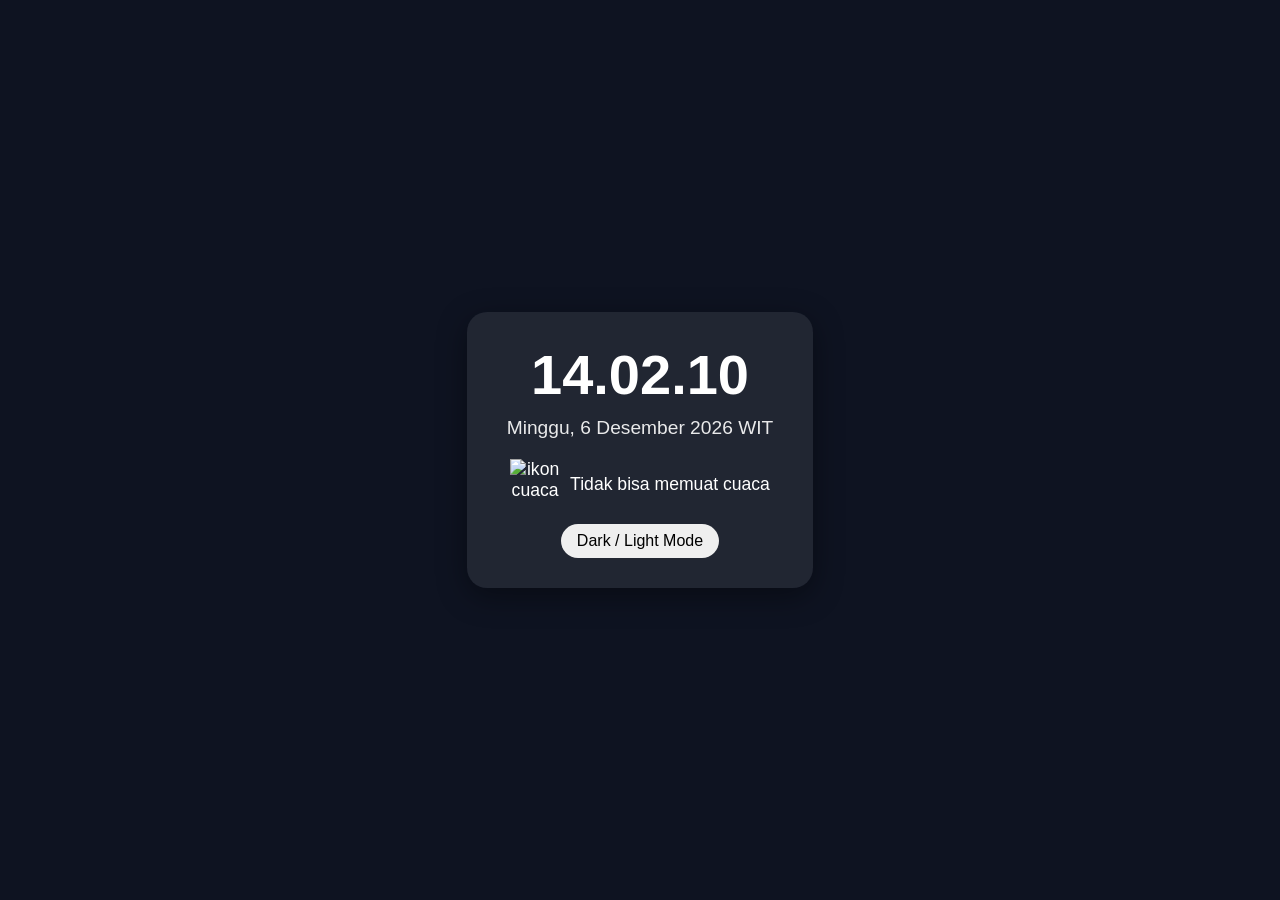
==== commit da3c83ea: "Add files via upload" ====
--- a/index.html
+++ b/index.html
@@ -2,174 +2,142 @@
 <html lang="id">
 <head>
 <meta charset="UTF-8">
-<meta name="viewport" content="width=device-width, initial-scale=1.0">
-<title>Ultimate Clock & Weather Mimika</title>
-
+<meta name="viewport" content="width=device-width,initial-scale=1.0">
+<title>Jam & Cuaca WIT – Mimika</title>
+ <link rel="icon" type="image/png" href="Bumble_Bee.png" />
 <style>
 :root {
-  --bg:#0e1321;
-  --card:rgba(255,255,255,0.08);
-  --text:#fff;
+    --bg:#0e1321;
+    --card:rgba(255,255,255,0.08);
+    --text:#fff;
 }
 .light {
-  --bg:#f4f4f4;
-  --card:#ffffff;
-  --text:#111;
+    --bg:#f4f4f4;
+    --card:#ffffff;
+    --text:#111;
 }
-
-body{
-  margin:0;
-  height:100vh;
-  display:flex;
-  justify-content:center;
-  align-items:center;
-  background:var(--bg);
-  color:var(--text);
-  font-family:'Segoe UI',sans-serif;
-  overflow:hidden;
-  transition:0.4s;
+body {
+    margin:0;
+    padding:0;
+    height:100vh;
+    display:flex;
+    justify-content:center;
+    align-items:center;
+    background:var(--bg);
+    color:var(--text);
+    font-family:'Segoe UI',sans-serif;
+    transition:0.4s;
 }
-
-/* ANIMASI AWAN */
-.cloud{
-  position:absolute;
-  top:20%;
-  width:200px;
-  opacity:0.2;
-  animation:moveCloud 60s linear infinite;
+.container {
+    text-align:center;
+    background:var(--card);
+    padding:30px 40px;
+    border-radius:20px;
+    box-shadow:0 8px 30px rgba(0,0,0,0.4);
 }
-
-.cloud:nth-child(2){
-  top:40%;
-  animation-duration:90s;
+.time {
+    font-size:3.5rem;
+    font-weight:bold;
 }
-
-@keyframes moveCloud{
-  from{ left:-250px; }
-  to{ left:110%; }
+.date {
+    margin-top:10px;
+    font-size:1.2rem;
+    opacity:0.9;
 }
-.container{
-  position:relative;
-  z-index:2;
-  text-align:center;
-  background:var(--card);
-  padding:30px 40px;
-  border-radius:20px;
-  backdrop-filter:blur(15px);
-  box-shadow:0 8px 30px rgba(0,0,0,0.4);
+.weather {
+    margin-top:20px;
+    font-size:1.1rem;
+    display:flex;
+    justify-content:center;
+    align-items:center;
+    gap:10px;
 }
-
-.time{
-  font-size:3.2rem;
-  font-weight:bold;
+.weather img {
+    width:50px;
+    height:50px;
 }
-.date{
-  margin-top:8px;
-  font-size:1.1rem;
+button {
+    margin-top:15px;
+    padding:8px 16px;
+    border:none;
+    border-radius:20px;
+    cursor:pointer;
+    font-size:1rem;
 }
-
-.weather{
-  margin-top:20px;
-  font-size:1.1rem;
-}
-
-button{
-  margin-top:15px;
-  padding:8px 16px;
-  border:none;
-  border-radius:20px;
-  cursor:pointer;
-}
-@media(max-width:480px){
-  .time{font-size:2.5rem;}
+@media (max-width:480px) {
+    .time { font-size:2.8rem; }
+    .weather img { width:40px; height:40px; }
 }
 </style>
 </head>
 <body>
 
-<!-- AWAN SVG -->
-<svg class="cloud" viewBox="0 0 512 512">
-<path fill="white" d="M400 224a96 96 0 00-188-32 80 80 0 00-36 152h220a72 72 0 004-144z"/>
-</svg>
+<div class="container">
+    <div class="time" id="time">00:00:00</div>
+    <div class="date" id="date">Memuat...</div>
 
-<svg class="cloud" viewBox="0 0 512 512">
-<path fill="white" d="M400 224a96 96 0 00-188-32 80 80 0 00-36 152h220a72 72 0 004-144z"/>
-</svg>
+    <div class="weather" id="weather">
+        <img src="" alt="ikon cuaca" id="weather-icon">
+        <div id="weather-text">Memuat cuaca...</div>
+    </div>
 
-<div class="container">
-  <div class="time" id="time"></div>
-  <div class="date" id="date"></div>
-  <div class="weather" id="weather">Memuat cuaca BMKG...</div>
-  <button onclick="toggleMode()">Dark / Light</button>
+    <button onclick="toggleMode()">Dark / Light Mode</button>
 </div>
 
-<audio id="rainSound">
-  <source src="https://www.soundjay.com/nature/rain-01.mp3" type="audio/mpeg">
-</audio>
+<script>
+// === KONFIGURASI ===
+const API_KEY = "d2ea725267f747ce7fd88697d12857c1"; // ➤ Ganti dengan OpenWeatherMap API key
+const LAT = -4.2567;   // Koordinat Mimika
+const LON = 136.8990;  // Koordinat Mimika
 
-<script>
-// ===== JAM WIT =====
-function updateClock(){
-  const now=new Date();
-  const time=new Intl.DateTimeFormat("id-ID",{
-    timeZone:"Asia/Jayapura",
-    hour:"2-digit",minute:"2-digit",second:"2-digit",
-    hour12:false
-  }).format(now);
-
-  const date=new Intl.DateTimeFormat("id-ID",{
-    timeZone:"Asia/Jayapura",
-    weekday:"long",day:"numeric",month:"long",year:"numeric"
-  }).format(now);
-
-  document.getElementById("time").textContent=time;
-  document.getElementById("date").textContent=date+" WIT";
+// === JAM & TANGGAL ===
+function updateClock() {
+    const now = new Date();
+    const timeFormatter = new Intl.DateTimeFormat("id-ID", {
+        timeZone:"Asia/Jayapura",
+        hour:"2-digit",minute:"2-digit",second:"2-digit",
+        hour12:false
+    });
+    const dateFormatter = new Intl.DateTimeFormat("id-ID", {
+        timeZone:"Asia/Jayapura",
+        weekday:"long",day:"numeric",month:"long",year:"numeric"
+    });
+    document.getElementById("time").textContent = timeFormatter.format(now);
+    document.getElementById("date").textContent = dateFormatter.format(now)+" WIT";
 }
 
-// ===== BMKG API =====
-// BMKG menyediakan data publik JSON/XML
-// Endpoint contoh gempa & cuaca wilayah Indonesia
+// === WEATHER API ===
+async function updateWeather() {
+    try {
+        const url = `https://api.openweathermap.org/data/2.5/weather?lat=${LAT}&lon=${LON}&units=metric&lang=id&appid=${API_KEY}`;
+        const response = await fetch(url);
+        const data = await response.json();
 
-async function updateWeather(){
-  try{
-    // API prakiraan cuaca BMKG wilayah Papua (kode 97000+)
-    const response = await fetch("https://www.bmkg.go.id/cuaca/prakiraan-cuaca/94.04.01.1003"); 
-    const data = await response.json();
-
-    // Ambil data pertama prakiraan
-    const cuaca = data.data[0].cuaca[0][0];
-    const kondisi = cuaca.weather_desc;
-    const suhu = cuaca.t;
-
-    document.getElementById("weather").textContent =
-      `${suhu}°C • ${kondisi}`;
-      
-      // Jika hujan → mainkan suara
-    if(kondisi.toLowerCase().includes("hujan")){
-      document.getElementById("rainSound").play();
+        const temp = Math.round(data.main.temp);
+        const desc = data.weather[0].description;
+        const icon = data.weather[0].icon;
+        document.getElementById("weather-icon").src = `https://openweathermap.org/img/wn/${icon}@2x.png`;
+        document.getElementById("weather-text").textContent = `${temp}°C • ${desc}`;
+    } catch (err) {
+        document.getElementById("weather-text").textContent = "Tidak bisa memuat cuaca";
     }
-
-  }catch(err){
-    document.getElementById("weather").textContent =
-      "Cuaca BMKG tidak tersedia";
-  }
 }
 
-// ===== MODE =====
-function toggleMode(){
-  document.body.classList.toggle("light");
-  localStorage.setItem("mode",
-    document.body.classList.contains("light")?"light":"dark");
+// === DARK/LIGHT MODE ===
+function toggleMode() {
+    document.body.classList.toggle("light");
+    localStorage.setItem("mode",document.body.classList.contains("light")?"light":"dark");
 }
-if(localStorage.getItem("mode")==="light"){
-  document.body.classList.add("light");
+if(localStorage.getItem("mode")==="light") {
+    document.body.classList.add("light");
 }
 
-// ===== AUTO RUN =====
+// === AUTO UPDATE =====
 updateClock();
 updateWeather();
 setInterval(updateClock,1000);
-setInterval(updateWeather,600000); // refresh 10 menit
+// Cuaca refresh 10 menit sekali
+setInterval(updateWeather, 600000);
 </script>
 
 </body>
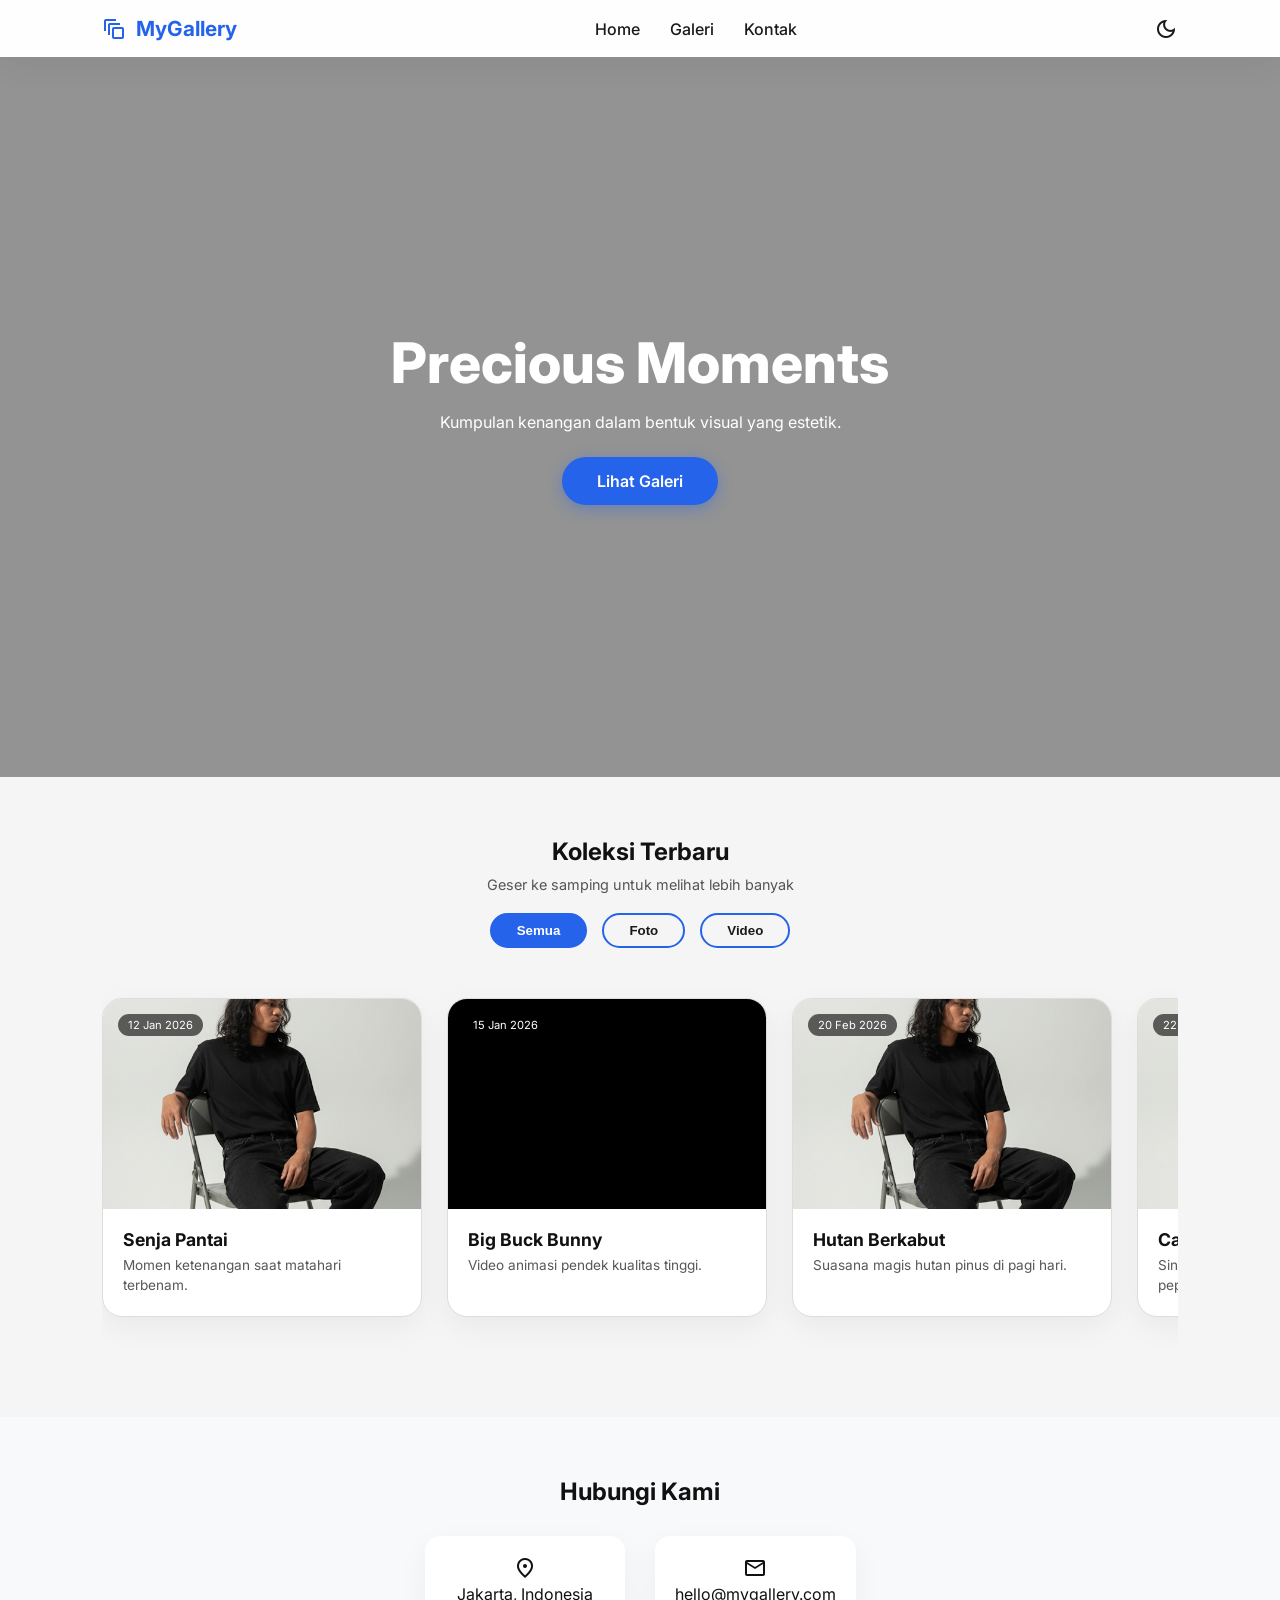
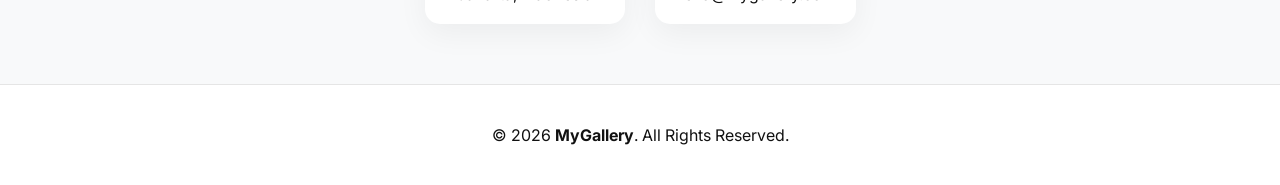
==== commit e64083c9: "Add files via upload" ====
--- a/index.html
+++ b/index.html
@@ -1,144 +1,81 @@
-<!DOCTYPE html>
-<html lang="id">
-<head>
-<meta charset="UTF-8">
-<meta name="viewport" content="width=device-width,initial-scale=1.0">
-<title>Jam & Cuaca WIT – Mimika</title>
- <link rel="icon" type="image/png" href="Bumble_Bee.png" />
-<style>
-:root {
-    --bg:#0e1321;
-    --card:rgba(255,255,255,0.08);
-    --text:#fff;
-}
-.light {
-    --bg:#f4f4f4;
-    --card:#ffffff;
-    --text:#111;
-}
-body {
-    margin:0;
-    padding:0;
-    height:100vh;
-    display:flex;
-    justify-content:center;
-    align-items:center;
-    background:var(--bg);
-    color:var(--text);
-    font-family:'Segoe UI',sans-serif;
-    transition:0.4s;
-}
-.container {
-    text-align:center;
-    background:var(--card);
-    padding:30px 40px;
-    border-radius:20px;
-    box-shadow:0 8px 30px rgba(0,0,0,0.4);
-}
-.time {
-    font-size:3.5rem;
-    font-weight:bold;
-}
-.date {
-    margin-top:10px;
-    font-size:1.2rem;
-    opacity:0.9;
-}
-.weather {
-    margin-top:20px;
-    font-size:1.1rem;
-    display:flex;
-    justify-content:center;
-    align-items:center;
-    gap:10px;
-}
-.weather img {
-    width:50px;
-    height:50px;
-}
-button {
-    margin-top:15px;
-    padding:8px 16px;
-    border:none;
-    border-radius:20px;
-    cursor:pointer;
-    font-size:1rem;
-}
-@media (max-width:480px) {
-    .time { font-size:2.8rem; }
-    .weather img { width:40px; height:40px; }
-}
-</style>
-</head>
-<body>
-
-<div class="container">
-    <div class="time" id="time">00:00:00</div>
-    <div class="date" id="date">Memuat...</div>
-
-    <div class="weather" id="weather">
-        <img src="" alt="ikon cuaca" id="weather-icon">
-        <div id="weather-text">Memuat cuaca...</div>
-    </div>
-
-    <button onclick="toggleMode()">Dark / Light Mode</button>
-</div>
-
-<script>
-// === KONFIGURASI ===
-const API_KEY = "d2ea725267f747ce7fd88697d12857c1"; // ➤ Ganti dengan OpenWeatherMap API key
-const LAT = -4.2567;   // Koordinat Mimika
-const LON = 136.8990;  // Koordinat Mimika
-
-// === JAM & TANGGAL ===
-function updateClock() {
-    const now = new Date();
-    const timeFormatter = new Intl.DateTimeFormat("id-ID", {
-        timeZone:"Asia/Jayapura",
-        hour:"2-digit",minute:"2-digit",second:"2-digit",
-        hour12:false
-    });
-    const dateFormatter = new Intl.DateTimeFormat("id-ID", {
-        timeZone:"Asia/Jayapura",
-        weekday:"long",day:"numeric",month:"long",year:"numeric"
-    });
-    document.getElementById("time").textContent = timeFormatter.format(now);
-    document.getElementById("date").textContent = dateFormatter.format(now)+" WIT";
-}
-
-// === WEATHER API ===
-async function updateWeather() {
-    try {
-        const url = `https://api.openweathermap.org/data/2.5/weather?lat=${LAT}&lon=${LON}&units=metric&lang=id&appid=${API_KEY}`;
-        const response = await fetch(url);
-        const data = await response.json();
-
-        const temp = Math.round(data.main.temp);
-        const desc = data.weather[0].description;
-        const icon = data.weather[0].icon;
-        document.getElementById("weather-icon").src = `https://openweathermap.org/img/wn/${icon}@2x.png`;
-        document.getElementById("weather-text").textContent = `${temp}°C • ${desc}`;
-    } catch (err) {
-        document.getElementById("weather-text").textContent = "Tidak bisa memuat cuaca";
-    }
-}
-
-// === DARK/LIGHT MODE ===
-function toggleMode() {
-    document.body.classList.toggle("light");
-    localStorage.setItem("mode",document.body.classList.contains("light")?"light":"dark");
-}
-if(localStorage.getItem("mode")==="light") {
-    document.body.classList.add("light");
-}
-
-// === AUTO UPDATE =====
-updateClock();
-updateWeather();
-setInterval(updateClock,1000);
-// Cuaca refresh 10 menit sekali
-setInterval(updateWeather, 600000);
-</script>
-
-</body>
+<!DOCTYPE html>
+<html lang="id">
+<head>
+    <meta charset="UTF-8">
+    <meta name="viewport" content="width=device-width, initial-scale=1.0">
+    <title>Visual Archive | Cinematic Gallery</title>
+    <link rel="stylesheet" href="https://fonts.googleapis.com/css2?family=Material+Symbols+Outlined:opsz,wght,FILL,GRAD@24,400,0,0" />
+    <link href="https://fonts.googleapis.com/css2?family=Inter:wght@300;400;600;700&display=swap" rel="stylesheet">
+    <link rel="stylesheet" href="style.css">
+</head>
+<body>
+
+    <nav class="navbar">
+        <div class="logo">
+            <span class="material-symbols-outlined">auto_awesome_motion</span>
+            <span>MyGallery</span>
+        </div>
+        <ul class="nav-links" id="navLinks">
+            <li><a href="#">Home</a></li>
+            <li><a href="#gallery">Galeri</a></li>
+            <li><a href="#contact">Kontak</a></li>
+        </ul>
+        <div class="nav-actions">
+            <button onclick="toggleTheme()" class="icon-btn">
+                <span id="theme-icon" class="material-symbols-outlined">dark_mode</span>
+            </button>
+        </div>
+    </nav>
+
+    <header class="hero">
+        <div class="hero-content">
+            <h1>Precious Moments</h1>
+            <p>Kumpulan kenangan dalam bentuk visual yang estetik.</p>
+            <a href="#gallery" class="btn">Lihat Galeri</a>
+        </div>
+    </header>
+
+    <main id="gallery" class="container">
+        <div class="section-header">
+            <h2 class="section-title">Koleksi Terbaru</h2> <br>
+            <p class="section-subtitle">Geser ke samping untuk melihat lebih banyak</p>
+            
+            <div class="filter-wrapper">
+                <button class="filter-btn active" onclick="filterMedia('all', event)">Semua</button>
+                <button class="filter-btn" onclick="filterMedia('img', event)">Foto</button>
+                <button class="filter-btn" onclick="filterMedia('video', event)">Video</button>
+                            </div>
+        </div>
+        
+        <div id="gallery-container" class="media-slider">
+            </div>
+    </main>
+
+    <section id="contact" class="contact-section">
+        <div class="container">
+            <h2>Hubungi Kami</h2>
+            <div class="contact-grid">
+                <div class="contact-card">
+                    <span class="material-symbols-outlined">location_on</span>
+                    <p>Jakarta, Indonesia</p>
+                </div>
+                <div class="contact-card">
+                    <span class="material-symbols-outlined">mail</span>
+                    <p>hello@mygallery.com</p>
+                </div>
+            </div>
+        </div>
+    </section>
+
+    <footer>
+        <p>&copy; 2026 <strong>MyGallery</strong>. All Rights Reserved.</p>
+    </footer>
+
+    <div id="lightbox" class="lightbox" onclick="closeLightbox()">
+        <span class="close-lightbox">&times;</span>
+        <div class="lightbox-content" id="lightbox-content" onclick="event.stopPropagation()"></div>
+    </div>
+
+    <script src="script.js"></script>
+</body>
 </html>
--- a/style.css
+++ b/style.css
@@ -0,0 +1,151 @@
+/* Variabel Warna & Tema */
+:root {
+    --bg: #ffffff; --nav-bg: rgba(255, 255, 255, 0.9); --text: #1a1a1a;
+    --card-bg: #f8f9fa; --accent: #2563eb; --shadow: 0 10px 30px rgba(0,0,0,0.05);
+}
+body.dark-mode {
+    --bg: #0f172a; --nav-bg: rgba(15, 23, 42, 0.9); --text: #f1f5f9;
+    --card-bg: #1e293b; --shadow: 0 10px 30px rgba(0,0,0,0.3);
+}
+
+/* Reset & Base */
+* { margin: 0; padding: 0; box-sizing: border-box; transition: background 0.3s, color 0.3s; }
+html { scroll-behavior: smooth; }
+body { font-family: 'Inter', sans-serif; background-color: var(--bg); color: var(--text); overflow-x: hidden; }
+.container { padding: 60px 8%; }
+
+/* Navbar */
+.navbar {
+    display: flex; justify-content: space-between; align-items: center;
+    padding: 1rem 8%; background: var(--nav-bg); backdrop-filter: blur(10px);
+    position: sticky; top: 0; z-index: 1000; box-shadow: var(--shadow);
+}
+.logo { display: flex; align-items: center; gap: 10px; font-weight: 700; font-size: 1.3rem; color: var(--accent); }
+.nav-links { display: flex; list-style: none; gap: 30px; }
+.nav-links a { text-decoration: none; color: var(--text); font-weight: 500; }
+.nav-links a:hover { color: var(--accent); }
+.nav-actions { display: flex; align-items: center; gap: 15px; }
+.icon-btn { background: none; border: none; cursor: pointer; color: var(--text); display: flex; }
+
+/* ===============================
+   DARK MODE STYLE
+================================= */
+
+body {
+    transition: background 0.4s ease, color 0.4s ease;
+}
+
+/* Default (Light Mode) */
+body {
+    background: #f5f5f5;
+    color: #111;
+}
+
+/* Dark Mode */
+body.dark-mode {
+    background: #0f0f0f;
+    color: #ffffff;
+}
+
+/* Navbar */
+body.dark-mode nav {
+    background: rgba(0,0,0,0.6);
+}
+
+/* Card */
+body.dark-mode .media-card {
+    background: rgba(255,255,255,0.05);
+    border: 1px solid rgba(255,255,255,0.1);
+}
+
+body:not(.dark-mode) .media-card {
+    background: #ffffff;
+    border: 1px solid #ddd;
+}
+
+/* Hero Section */
+.hero {
+    height: 80vh;
+    background: linear-gradient(rgba(0,0,0,0.4), rgba(0,0,0,0.4)), 
+                url('https://images.unsplash.com/photo-1472214103451-9374bd1c798e') center/cover fixed;
+    display: flex; align-items: center; justify-content: center; text-align: center; color: white;
+}
+.hero-content h1 { font-size: 3.5rem; font-weight: 800; margin-bottom: 15px; }
+.btn {
+    display: inline-block; margin-top: 25px; padding: 14px 35px;
+    background: var(--accent); color: white; text-decoration: none;
+    border-radius: 50px; font-weight: 600; box-shadow: 0 4px 15px rgba(37, 99, 235, 0.4);
+}
+
+/* Filter */
+.section-header { text-align: center; margin-bottom: 30px; }
+.section-subtitle { text-align: center; font-size: 0.9rem; opacity: 0.7; margin-top: -10px; margin-bottom: 20px; }
+.filter-wrapper { display: flex; justify-content: center; gap: 15px; }
+.filter-btn {
+    padding: 8px 25px; border: 2px solid var(--accent); background: transparent;
+    color: var(--text); border-radius: 25px; cursor: pointer; font-weight: 600;
+}
+.filter-btn.active { background: var(--accent); color: white; }
+
+/* Gallery Slider Horizontal */
+.media-slider {
+    display: flex; overflow-x: auto; gap: 25px; padding: 20px 0 40px 0;
+    scroll-snap-type: x mandatory; -webkit-overflow-scrolling: touch; scrollbar-width: none;
+}
+.media-slider::-webkit-scrollbar { display: none; }
+
+.media-card {
+    flex: 0 0 320px; background: var(--card-bg); border-radius: 20px; overflow: hidden;
+    box-shadow: var(--shadow); cursor: pointer; scroll-snap-align: center;
+    animation: fadeIn 0.5s ease; position: relative;
+}
+.media-wrapper { position: relative; height: 210px; background: #000; overflow: hidden; }
+.media-wrapper img, .media-wrapper video { width: 100%; height: 100%; object-fit: cover; transition: transform 0.5s; }
+.media-card:hover .media-wrapper img { transform: scale(1.05); }
+.date-badge { position: absolute; top: 15px; left: 15px; background: rgba(0,0,0,0.6); color: white; padding: 4px 10px; border-radius: 20px; font-size: 0.7rem; }
+.play-icon { position: absolute; top: 50%; left: 50%; transform: translate(-50%, -50%); color: white; font-size: 40px; opacity: 0.8; }
+.info { padding: 20px; }
+.info h3 { font-size: 1.1rem; margin-bottom: 5px; }
+.info p { font-size: 0.85rem; opacity: 0.7; line-height: 1.5; }
+
+/* Contact & Footer */
+.contact-section { background: var(--card-bg); text-align: center; }
+.contact-grid { display: flex; justify-content: center; gap: 30px; flex-wrap: wrap; margin-top: 30px; }
+.contact-card { padding: 20px; background: var(--bg); border-radius: 15px; min-width: 200px; box-shadow: var(--shadow); }
+footer { padding: 40px; text-align: center; background: var(--bg); border-top: 1px solid rgba(0,0,0,0.1); }
+
+/* Lightbox */
+.lightbox {
+    display: none; position: fixed; inset: 0; background: rgba(0,0,0,0.95);
+    z-index: 2000; align-items: center; justify-content: center;
+}
+.lightbox-content img, .lightbox-content video { max-width: 90%; max-height: 80vh; border-radius: 12px; }
+.close-lightbox { position: absolute; top: 30px; right: 40px; color: white; font-size: 50px; cursor: pointer; }
+
+/* Mobile */
+@media (max-width: 768px) {
+    .container { padding: 40px 5%; }
+    .hero-content h1 { font-size: 2.2rem; }
+    .nav-links {
+        display: none; flex-direction: column; position: absolute; top: 70px; left: 0;
+        width: 100%; background: var(--nav-bg); padding: 30px; text-align: center;
+    }
+    .nav-links.active { display: flex; }
+    .menu-toggle { display: block; }
+    .media-card { flex: 0 0 85%; }
+    .media-slider { gap: 15px; padding-left: 5%; padding-right: 5%; }
+}
+
+@keyframes fadeIn { from { opacity: 0; } to { opacity: 1; } }
+
+.media-wrapper video {
+    width: 100%;
+    height: 100%;
+    object-fit: cover;
+    transition: 0.4s ease;
+}
+
+.media-card:hover video {
+    transform: scale(1.05);
+    filter: brightness(1.1);
+}
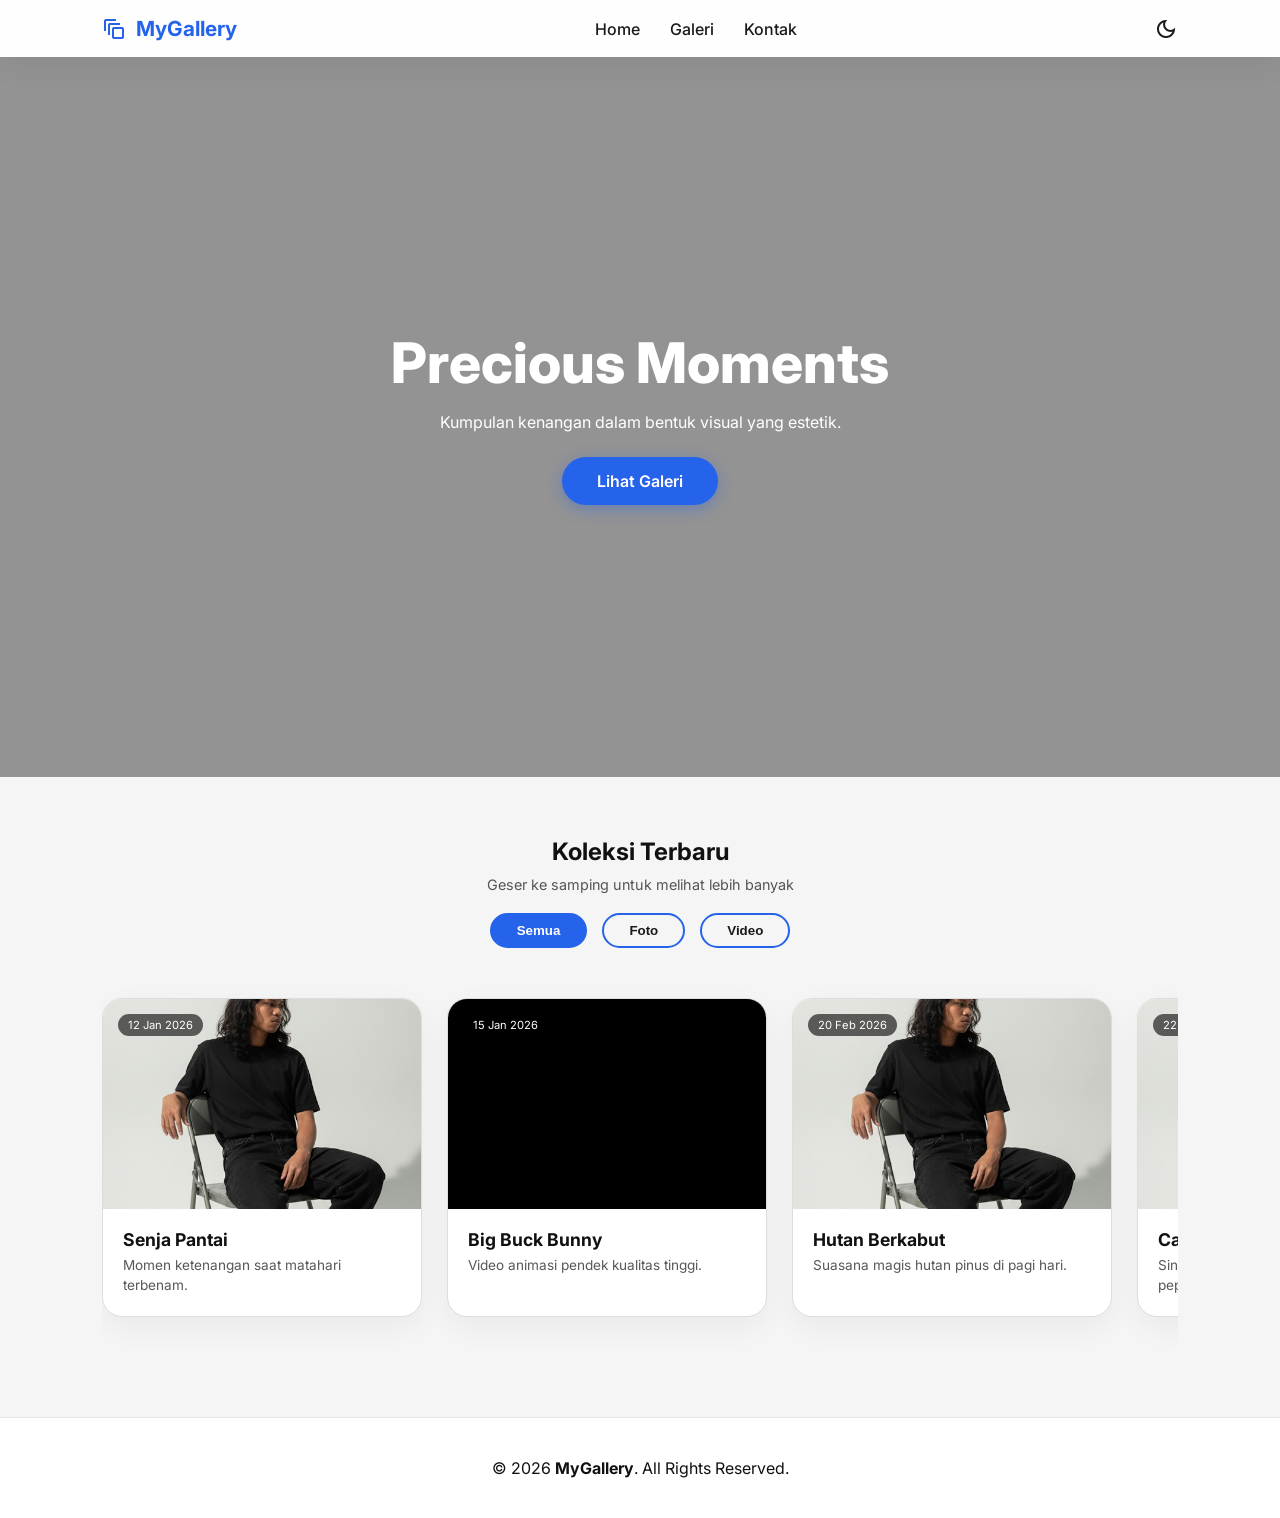
==== commit a46d3330: "Update index.html" ====
--- a/index.html
+++ b/index.html
@@ -3,6 +3,7 @@
 <head>
     <meta charset="UTF-8">
     <meta name="viewport" content="width=device-width, initial-scale=1.0">
+     <link rel="icon" type="image/png" href="img/timika_papua.png" />
     <title>Visual Archive | Cinematic Gallery</title>
     <link rel="stylesheet" href="https://fonts.googleapis.com/css2?family=Material+Symbols+Outlined:opsz,wght,FILL,GRAD@24,400,0,0" />
     <link href="https://fonts.googleapis.com/css2?family=Inter:wght@300;400;600;700&display=swap" rel="stylesheet">
@@ -51,31 +52,18 @@
             </div>
     </main>
 
-    <section id="contact" class="contact-section">
-        <div class="container">
-            <h2>Hubungi Kami</h2>
-            <div class="contact-grid">
-                <div class="contact-card">
-                    <span class="material-symbols-outlined">location_on</span>
-                    <p>Jakarta, Indonesia</p>
-                </div>
-                <div class="contact-card">
-                    <span class="material-symbols-outlined">mail</span>
-                    <p>hello@mygallery.com</p>
-                </div>
-            </div>
-        </div>
-    </section>
-
+    <!-- COPYRIGHT -->
     <footer>
-        <p>&copy; 2026 <strong>MyGallery</strong>. All Rights Reserved.</p>
+        <p>&#169; <span id="year"></span> <strong>MyGallery</strong>. All Rights Reserved.</p>
     </footer>
 
     <div id="lightbox" class="lightbox" onclick="closeLightbox()">
         <span class="close-lightbox">&times;</span>
         <div class="lightbox-content" id="lightbox-content" onclick="event.stopPropagation()"></div>
     </div>
-
+    <script>
+        document.getElementById("year").textContent = new Date().getFullYear();
+    </script>
     <script src="script.js"></script>
 </body>
-</html>+</html>
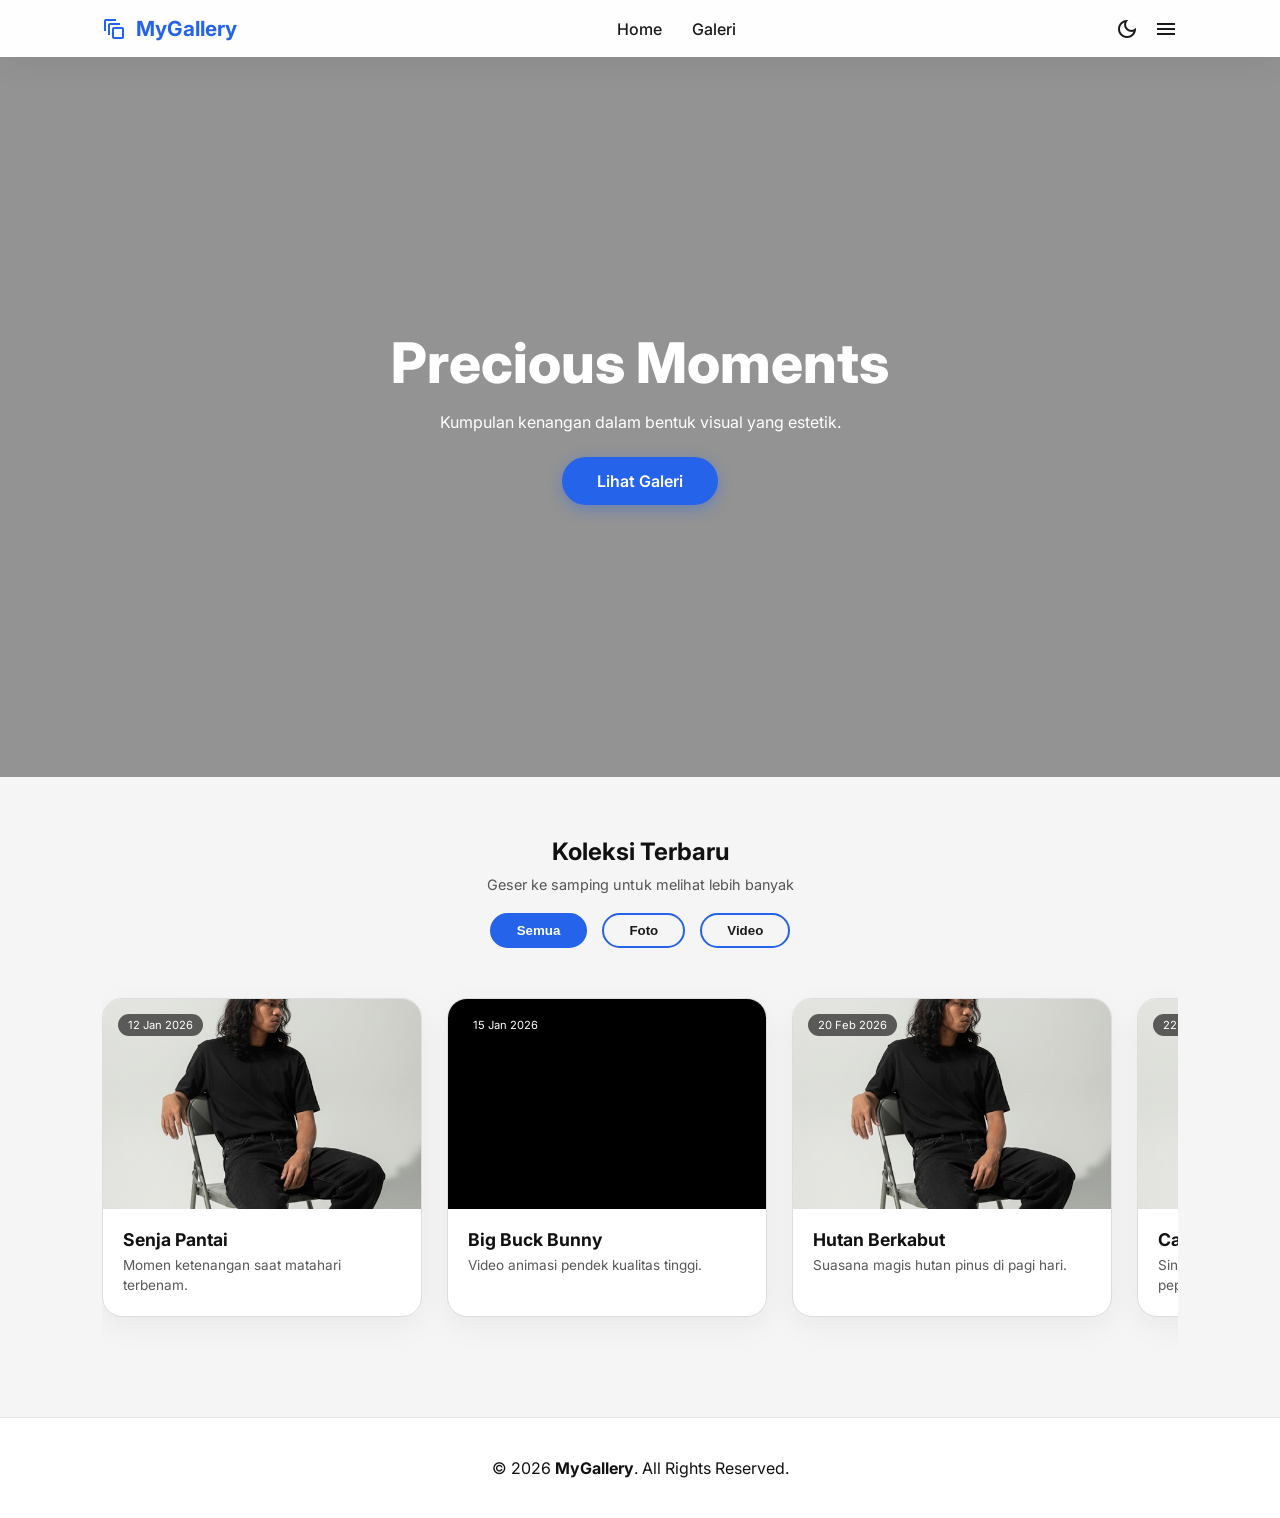
==== commit d8ceae8a: "Update index.html" ====
--- a/index.html
+++ b/index.html
@@ -19,11 +19,13 @@
         <ul class="nav-links" id="navLinks">
             <li><a href="#">Home</a></li>
             <li><a href="#gallery">Galeri</a></li>
-            <li><a href="#contact">Kontak</a></li>
         </ul>
         <div class="nav-actions">
             <button onclick="toggleTheme()" class="icon-btn">
                 <span id="theme-icon" class="material-symbols-outlined">dark_mode</span>
+            </button>
+            <button class="menu-toggle icon-btn" onclick="toggleMenu()">
+                <span class="material-symbols-outlined">menu</span>
             </button>
         </div>
     </nav>
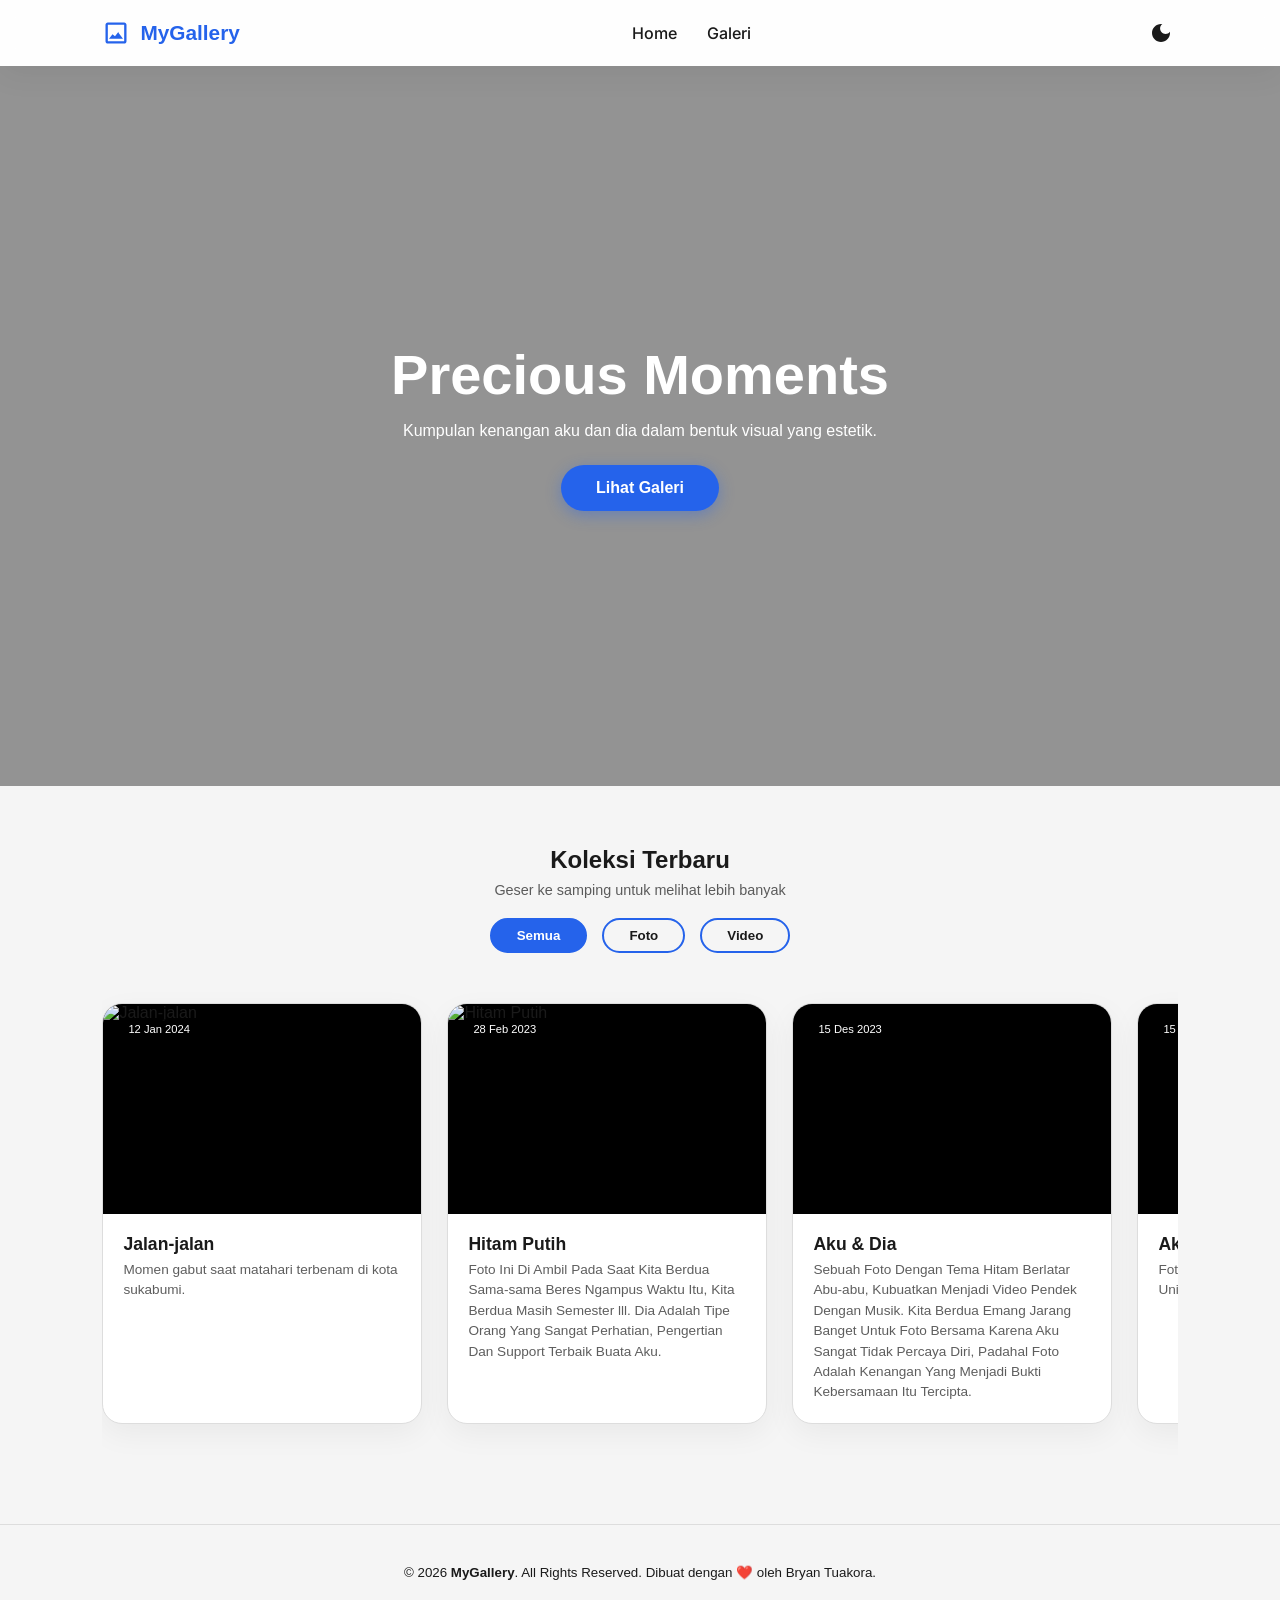
==== commit 62503dfa: "Update index.html" ====
--- a/index.html
+++ b/index.html
@@ -1,71 +1,84 @@
-<!DOCTYPE html>
-<html lang="id">
-<head>
-    <meta charset="UTF-8">
-    <meta name="viewport" content="width=device-width, initial-scale=1.0">
-     <link rel="icon" type="image/png" href="img/timika_papua.png" />
-    <title>Visual Archive | Cinematic Gallery</title>
-    <link rel="stylesheet" href="https://fonts.googleapis.com/css2?family=Material+Symbols+Outlined:opsz,wght,FILL,GRAD@24,400,0,0" />
-    <link href="https://fonts.googleapis.com/css2?family=Inter:wght@300;400;600;700&display=swap" rel="stylesheet">
-    <link rel="stylesheet" href="style.css">
-</head>
-<body>
-
-    <nav class="navbar">
-        <div class="logo">
-            <span class="material-symbols-outlined">auto_awesome_motion</span>
-            <span>MyGallery</span>
-        </div>
-        <ul class="nav-links" id="navLinks">
-            <li><a href="#">Home</a></li>
-            <li><a href="#gallery">Galeri</a></li>
-        </ul>
-        <div class="nav-actions">
-            <button onclick="toggleTheme()" class="icon-btn">
-                <span id="theme-icon" class="material-symbols-outlined">dark_mode</span>
-            </button>
-            <button class="menu-toggle icon-btn" onclick="toggleMenu()">
-                <span class="material-symbols-outlined">menu</span>
-            </button>
-        </div>
-    </nav>
-
-    <header class="hero">
-        <div class="hero-content">
-            <h1>Precious Moments</h1>
-            <p>Kumpulan kenangan dalam bentuk visual yang estetik.</p>
-            <a href="#gallery" class="btn">Lihat Galeri</a>
-        </div>
-    </header>
-
-    <main id="gallery" class="container">
-        <div class="section-header">
-            <h2 class="section-title">Koleksi Terbaru</h2> <br>
-            <p class="section-subtitle">Geser ke samping untuk melihat lebih banyak</p>
-            
-            <div class="filter-wrapper">
-                <button class="filter-btn active" onclick="filterMedia('all', event)">Semua</button>
-                <button class="filter-btn" onclick="filterMedia('img', event)">Foto</button>
-                <button class="filter-btn" onclick="filterMedia('video', event)">Video</button>
-                            </div>
-        </div>
-        
-        <div id="gallery-container" class="media-slider">
-            </div>
-    </main>
-
-    <!-- COPYRIGHT -->
-    <footer>
-        <p>&#169; <span id="year"></span> <strong>MyGallery</strong>. All Rights Reserved.</p>
-    </footer>
-
-    <div id="lightbox" class="lightbox" onclick="closeLightbox()">
-        <span class="close-lightbox">&times;</span>
-        <div class="lightbox-content" id="lightbox-content" onclick="event.stopPropagation()"></div>
-    </div>
-    <script>
-        document.getElementById("year").textContent = new Date().getFullYear();
-    </script>
-    <script src="script.js"></script>
-</body>
-</html>
+<!DOCTYPE html>
+<html lang="id">
+<head>
+    <meta charset="UTF-8">
+    <meta name="viewport" content="width=device-width, initial-scale=1.0">
+    <title>Visual Archive | Gallery Aku dan Dia</title>
+    <link rel="icon" type="image/png" href="img/timika_papua.png" />
+    <link rel="stylesheet" href="style.css">
+</head>
+<body>
+
+        <nav class="navbar">
+        <div class="logo">
+            <!-- Ganti dengan ikon gallery/image sesuai kebutuhan -->
+            <svg width="24" height="24" viewBox="0 0 24 24" fill="currentColor">
+                <path d="M19 5v14H5V5h14m0-2H5c-1.1 0-2 .9-2 2v14c0 1.1.9 2 2 2h14c1.1 0 2-.9 2-2V5c0-1.1-.9-2-2-2zm-4.86 7.86l-3 3.87L9 13.14 6 17h12l-3.86-5.14z"/>
+            </svg>
+            <span>MyGallery</span>
+        </div>
+        <ul class="nav-links" id="navLinks">
+            <li><a href="#">Home</a></li>
+            <li><a href="#gallery">Galeri</a></li>
+        </ul>
+        <div class="nav-actions">
+            <button onclick="toggleTheme()" class="icon-btn" aria-label="Toggle Theme">
+                <!-- Ikon Matahari (Light Mode) - Tampil saat Dark Mode aktif -->
+                <svg id="sun-icon" width="24" height="24" viewBox="0 0 24 24" fill="currentColor">
+                    <path d="M12 7c-2.76 0-5 2.24-5 5s2.24 5 5 5 5-2.24 5-5-2.24-5-5-5zM2 13h2c.55 0 1-.45 1-1s-.45-1-1-1H2c-.55 0-1 .45-1 1s.45 1 1 1zm18 0h2c.55 0 1-.45 1-1s-.45-1-1-1h-2c-.55 0-1 .45-1 1s.45 1 1 1zM11 2v2c0 .55.45 1 1 1s1-.45 1-1V2c0-.55-.45-1-1-1s-1 .45-1 1zm0 18v2c0 .55.45 1 1 1s1-.45 1-1v-2c0-.55-.45-1-1-1s-1 .45-1 1zM5.99 4.58c-.39-.39-1.03-.39-1.41 0-.39.39-.39 1.03 0 1.41l1.06 1.06c.39.39 1.03.39 1.41 0s.39-1.03 0-1.41L5.99 4.58zm12.37 12.37c-.39-.39-1.03-.39-1.41 0-.39.39-.39 1.03 0 1.41l1.06 1.06c.39.39 1.03.39 1.41 0 .39-.39.39-1.03 0-1.41l-1.06-1.06zm1.06-10.96c.39-.39.39-1.03 0-1.41-.39-.39-1.03-.39-1.41 0l-1.06 1.06c-.39.39-.39 1.03 0 1.41s1.03.39 1.41 0l1.06-1.06zM7.05 18.36c.39-.39.39-1.03 0-1.41-.39-.39-1.03-.39-1.41 0l-1.06 1.06c-.39.39-.39 1.03 0 1.41s1.03.39 1.41 0l1.06-1.06z"/>
+                </svg>
+                
+                <!-- Ikon Bulan (Dark Mode) - Tampil saat Light Mode (Default) -->
+                <svg id="moon-icon" width="24" height="24" viewBox="0 0 24 24" fill="currentColor">
+                    <path d="M12 3c-4.97 0-9 4.03-9 9s4.03 9 9 9 9-4.03 9-9c0-.46-.04-.92-.1-1.36-.98 1.37-2.58 2.26-4.4 2.26-2.98 0-5.4-2.42-5.4-5.4 0-1.81.89-3.42 2.26-4.4-.44-.06-.9-.1-1.36-.1z"/>
+                </svg>
+            </button>
+            <button class="menu-toggle icon-btn" onclick="toggleMenu()">
+                <svg width="24" height="24" viewBox="0 0 24 24" fill="currentColor">
+                    <path d="M3 18h18v-2H3v2zm0-5h18v-2H3v2zm0-7v2h18V6H3z"/>
+                </svg>
+            </button>
+        </div>
+    </nav>
+
+    <header class="hero">
+        <div class="hero-content">
+            <h1>Precious Moments</h1>
+            <p>Kumpulan kenangan aku dan dia dalam bentuk visual yang estetik.</p>
+            <a href="#gallery" class="btn">Lihat Galeri</a>
+        </div>
+    </header>
+
+    <main id="gallery" class="container">
+        <div class="section-header">
+            <h2 class="section-title">Koleksi Terbaru</h2> <br>
+            <p class="section-subtitle">Geser ke samping untuk melihat lebih banyak</p>
+            
+            <div class="filter-wrapper">
+                <button class="filter-btn active" onclick="filterMedia('all', event)">Semua</button>
+                <button class="filter-btn" onclick="filterMedia('img', event)">Foto</button>
+                <button class="filter-btn" onclick="filterMedia('video', event)">Video</button>
+                            </div>
+        </div>
+        
+        <div id="gallery-container" class="media-slider">
+            </div>
+    </main>
+
+    <!-- COPYRIGHT -->
+    <footer>
+      <small>
+        <p>&#169; <span id="year"></span> <strong>MyGallery</strong>. All Rights Reserved. Dibuat dengan ❤️ oleh Bryan Tuakora.</p>
+        </small>
+    </footer>
+
+    <div id="lightbox" class="lightbox" onclick="closeLightbox()">
+        <span class="close-lightbox">&times;</span>
+        <div class="lightbox-content" id="lightbox-content" onclick="event.stopPropagation()"></div>
+    </div>
+    <script>
+        document.getElementById("year").textContent = new Date().getFullYear();
+    </script>
+    <script src="script.js" defer></script>
+</body>
+</html>
--- a/style.css
+++ b/style.css
@@ -1,151 +1,406 @@
-/* Variabel Warna & Tema */
+/* ===============================
+   SELF-HOSTED INTER FONT
+================================= */
+
+/* Regular (400) */
+@font-face {
+  font-family: 'Inter';
+  font-style: normal;
+  font-weight: 400;
+  font-display: swap;
+  src: url('fonts/inter-v20-latin-regular.woff2') format('woff2');
+}
+
+/* Medium (500) */
+@font-face {
+  font-family: 'Inter';
+  font-style: normal;
+  font-weight: 500;
+  font-display: swap;
+  src: url('fonts/inter-v20-latin-500.woff2') format('woff2');
+}
+
+/* Semi-Bold (600) */
+@font-face {
+  font-family: 'Inter';
+  font-style: normal;
+  font-weight: 600;
+  font-display: swap;
+  src: url('fonts/inter-v20-latin-600.woff2') format('woff2');
+}
+
+/* Bold (700) */
+@font-face {
+  font-family: 'Inter';
+  font-style: normal;
+  font-weight: 700;
+  font-display: swap;
+  src: url('fonts/inter-v20-latin-700.woff2') format('woff2');
+}
+
+/* Extra-Bold (800) */
+@font-face {
+  font-family: 'Inter';
+  font-style: normal;
+  font-weight: 800;
+  font-display: swap;
+  src: url('fonts/inter-v20-latin-800.woff2') format('woff2');
+}
+
+/* ===============================
+   1. Variabel Warna & Tema
+================================= */
 :root {
-    --bg: #ffffff; --nav-bg: rgba(255, 255, 255, 0.9); --text: #1a1a1a;
-    --card-bg: #f8f9fa; --accent: #2563eb; --shadow: 0 10px 30px rgba(0,0,0,0.05);
-}
+    /* Tema Terang (Default) */
+    --bg: #f5f5f5;
+    --nav-bg: rgba(255, 255, 255, 0.9);
+    --text: #1a1a1a;
+    --card-bg: #ffffff;
+    --accent: #2563eb;
+    --shadow: 0 10px 30px rgba(0,0,0,0.05);
+    --border-color: #ddd;
+}
+
 body.dark-mode {
-    --bg: #0f172a; --nav-bg: rgba(15, 23, 42, 0.9); --text: #f1f5f9;
-    --card-bg: #1e293b; --shadow: 0 10px 30px rgba(0,0,0,0.3);
-}
-
-/* Reset & Base */
-* { margin: 0; padding: 0; box-sizing: border-box; transition: background 0.3s, color 0.3s; }
-html { scroll-behavior: smooth; }
-body { font-family: 'Inter', sans-serif; background-color: var(--bg); color: var(--text); overflow-x: hidden; }
-.container { padding: 60px 8%; }
-
-/* Navbar */
+    /* Tema Gelap */
+    --bg: #0f0f0f;
+    --nav-bg: rgba(0, 0, 0, 0.6);
+    --text: #f1f5f9;
+    --card-bg: rgba(255, 255, 255, 0.05);
+    --shadow: 0 10px 30px rgba(0,0,0,0.3);
+    --border-color: rgba(255, 255, 255, 0.1);
+}
+
+/* ===============================
+   2. Reset & Base Styles
+================================= */
+* { 
+    margin: 0; 
+    padding: 0; 
+    box-sizing: border-box; 
+}
+
+html { 
+    scroll-behavior: smooth; 
+}
+
+body { 
+    font-family: 'Inter', sans-serif; 
+    background-color: var(--bg); 
+    color: var(--text); 
+    overflow-x: hidden;
+    transition: background 0.4s ease, color 0.4s ease; 
+}
+
+.container { 
+    padding: 60px 8%; 
+}
+
+/* ===============================
+   3. Navbar & Ikon SVG
+================================= */
 .navbar {
-    display: flex; justify-content: space-between; align-items: center;
-    padding: 1rem 8%; background: var(--nav-bg); backdrop-filter: blur(10px);
-    position: sticky; top: 0; z-index: 1000; box-shadow: var(--shadow);
-}
-.logo { display: flex; align-items: center; gap: 10px; font-weight: 700; font-size: 1.3rem; color: var(--accent); }
-.nav-links { display: flex; list-style: none; gap: 30px; }
-.nav-links a { text-decoration: none; color: var(--text); font-weight: 500; }
-.nav-links a:hover { color: var(--accent); }
-.nav-actions { display: flex; align-items: center; gap: 15px; }
-.icon-btn { background: none; border: none; cursor: pointer; color: var(--text); display: flex; }
-
-/* ===============================
-   DARK MODE STYLE
-================================= */
-
-body {
-    transition: background 0.4s ease, color 0.4s ease;
-}
-
-/* Default (Light Mode) */
-body {
-    background: #f5f5f5;
-    color: #111;
-}
-
-/* Dark Mode */
-body.dark-mode {
-    background: #0f0f0f;
-    color: #ffffff;
-}
-
-/* Navbar */
-body.dark-mode nav {
-    background: rgba(0,0,0,0.6);
-}
-
-/* Card */
-body.dark-mode .media-card {
-    background: rgba(255,255,255,0.05);
-    border: 1px solid rgba(255,255,255,0.1);
-}
-
-body:not(.dark-mode) .media-card {
-    background: #ffffff;
-    border: 1px solid #ddd;
-}
-
-/* Hero Section */
+    display: flex; 
+    justify-content: space-between; 
+    align-items: center;
+    padding: 1rem 8%; 
+    background: var(--nav-bg); 
+    backdrop-filter: blur(10px);
+    position: sticky; 
+    top: 0; 
+    z-index: 1000; 
+    box-shadow: var(--shadow);
+}
+
+.logo { 
+    display: flex; 
+    align-items: center; 
+    gap: 10px; 
+    font-weight: 700; 
+    font-size: 1.3rem; 
+    color: var(--accent); 
+}
+
+/* Konfigurasi Tampilan Logo SVG */
+.logo svg {
+    width: 28px;
+    height: 28px;
+    fill: currentColor;
+}
+
+.nav-links { 
+    display: flex; 
+    list-style: none; 
+    gap: 30px; 
+}
+
+.nav-links a { 
+    text-decoration: none; 
+    color: var(--text); 
+    font-weight: 500; 
+    transition: color 0.3s;
+}
+
+.nav-links a:hover { 
+    color: var(--accent); 
+}
+
+.nav-actions { 
+    display: flex; 
+    align-items: center; 
+    gap: 15px; 
+}
+
+.icon-btn { 
+    background: none; 
+    border: none; 
+    cursor: pointer; 
+    color: var(--text); 
+    display: flex;
+    padding: 5px;
+}
+
+/* Styling untuk SVG di dalam tombol */
+.icon-btn svg {
+    width: 24px;
+    height: 24px;
+    fill: currentColor;
+    transition: transform 0.3s ease;
+}
+
+.icon-btn:hover svg {
+    transform: scale(1.1); /* Efek sedikit membesar saat hover */
+}
+
+/* Logika Visibilitas Ikon Tema */
+/* Default (Light Mode): Tampilkan Bulan, Sembunyikan Matahari */
+#sun-icon { display: none; }
+#moon-icon { display: block; }
+
+/* Dark Mode: Tampilkan Matahari, Sembunyikan Bulan */
+body.dark-mode #sun-icon { display: block; }
+body.dark-mode #moon-icon { display: none; }
+
+/* Tombol Menu (Hamburger) - Default Tersembunyi di Desktop */
+.menu-toggle { 
+    display: none; 
+}
+
+/* ===============================
+   4. Hero Section
+================================= */
 .hero {
     height: 80vh;
     background: linear-gradient(rgba(0,0,0,0.4), rgba(0,0,0,0.4)), 
-                url('https://images.unsplash.com/photo-1472214103451-9374bd1c798e') center/cover fixed;
-    display: flex; align-items: center; justify-content: center; text-align: center; color: white;
-}
-.hero-content h1 { font-size: 3.5rem; font-weight: 800; margin-bottom: 15px; }
+                url('img/one_piece.webp') center/cover fixed;
+    display: flex; 
+    align-items: center; 
+    justify-content: center; 
+    text-align: center; 
+    color: white;
+}
+
+.hero-content h1 { 
+    font-size: 3.5rem; 
+    font-weight: 800; 
+    margin-bottom: 15px; 
+}
+
 .btn {
-    display: inline-block; margin-top: 25px; padding: 14px 35px;
-    background: var(--accent); color: white; text-decoration: none;
-    border-radius: 50px; font-weight: 600; box-shadow: 0 4px 15px rgba(37, 99, 235, 0.4);
-}
-
-/* Filter */
+    display: inline-block; 
+    margin-top: 25px; 
+    padding: 14px 35px;
+    background: var(--accent); 
+    color: white; 
+    text-decoration: none;
+    border-radius: 50px; 
+    font-weight: 600; 
+    box-shadow: 0 4px 15px rgba(37, 99, 235, 0.4);
+    transition: transform 0.2s, box-shadow 0.2s;
+}
+
+.btn:hover {
+    transform: translateY(-2px);
+    box-shadow: 0 6px 20px rgba(37, 99, 235, 0.5);
+}
+
+/* ===============================
+   5. Gallery & Cards
+================================= */
 .section-header { text-align: center; margin-bottom: 30px; }
 .section-subtitle { text-align: center; font-size: 0.9rem; opacity: 0.7; margin-top: -10px; margin-bottom: 20px; }
-.filter-wrapper { display: flex; justify-content: center; gap: 15px; }
+
+.filter-wrapper { display: flex; justify-content: center; gap: 15px; flex-wrap: wrap; }
 .filter-btn {
-    padding: 8px 25px; border: 2px solid var(--accent); background: transparent;
-    color: var(--text); border-radius: 25px; cursor: pointer; font-weight: 600;
-}
-.filter-btn.active { background: var(--accent); color: white; }
-
-/* Gallery Slider Horizontal */
+    padding: 8px 25px; 
+    border: 2px solid var(--accent); 
+    background: transparent;
+    color: var(--text); 
+    border-radius: 25px; 
+    cursor: pointer; 
+    font-weight: 600;
+    transition: all 0.3s ease;
+}
+.filter-btn.active, .filter-btn:hover { 
+    background: var(--accent); 
+    color: white; 
+}
+
 .media-slider {
-    display: flex; overflow-x: auto; gap: 25px; padding: 20px 0 40px 0;
-    scroll-snap-type: x mandatory; -webkit-overflow-scrolling: touch; scrollbar-width: none;
-}
-.media-slider::-webkit-scrollbar { display: none; }
+    display: flex; 
+    overflow-x: auto; 
+    gap: 25px; 
+    padding: 20px 0 40px 0;
+    scroll-snap-type: x mandatory; 
+    -webkit-overflow-scrolling: touch; 
+    scrollbar-width: none; /* Firefox */
+}
+.media-slider::-webkit-scrollbar { display: none; } /* Chrome, Safari, Edge */
 
 .media-card {
-    flex: 0 0 320px; background: var(--card-bg); border-radius: 20px; overflow: hidden;
-    box-shadow: var(--shadow); cursor: pointer; scroll-snap-align: center;
-    animation: fadeIn 0.5s ease; position: relative;
-}
-.media-wrapper { position: relative; height: 210px; background: #000; overflow: hidden; }
-.media-wrapper img, .media-wrapper video { width: 100%; height: 100%; object-fit: cover; transition: transform 0.5s; }
-.media-card:hover .media-wrapper img { transform: scale(1.05); }
-.date-badge { position: absolute; top: 15px; left: 15px; background: rgba(0,0,0,0.6); color: white; padding: 4px 10px; border-radius: 20px; font-size: 0.7rem; }
-.play-icon { position: absolute; top: 50%; left: 50%; transform: translate(-50%, -50%); color: white; font-size: 40px; opacity: 0.8; }
+    flex: 0 0 320px; 
+    background: var(--card-bg);
+    border: 1px solid var(--border-color); /* Menggunakan variabel border */
+    border-radius: 20px; 
+    overflow: hidden;
+    box-shadow: var(--shadow); 
+    cursor: pointer; 
+    scroll-snap-align: center;
+    animation: fadeIn 0.5s ease; 
+    position: relative;
+    transition: transform 0.3s ease;
+}
+
+.media-card:hover {
+    transform: translateY(-5px);
+}
+
+.media-wrapper { 
+    position: relative; 
+    height: 210px; 
+    background: #000; 
+    overflow: hidden; 
+}
+
+.media-wrapper img, 
+.media-wrapper video { 
+    width: 100%; 
+    height: 100%; 
+    object-fit: cover; 
+    transition: transform 0.5s, filter 0.4s ease; 
+}
+
+.media-card:hover .media-wrapper img,
+.media-card:hover .media-wrapper video { 
+    transform: scale(1.05); 
+    filter: brightness(1.1);
+}
+
+.date-badge { 
+    position: absolute; 
+    top: 15px; 
+    left: 15px; 
+    background: rgba(0,0,0,0.6); 
+    color: white; 
+    padding: 4px 10px; 
+    border-radius: 20px; 
+    font-size: 0.7rem; 
+    z-index: 2;
+}
+
+.play-icon { 
+    position: absolute; 
+    top: 50%; 
+    left: 50%; 
+    transform: translate(-50%, -50%); 
+    color: white; 
+    font-size: 40px; 
+    opacity: 0.8;
+    z-index: 2;
+    pointer-events: none;
+}
+
 .info { padding: 20px; }
 .info h3 { font-size: 1.1rem; margin-bottom: 5px; }
 .info p { font-size: 0.85rem; opacity: 0.7; line-height: 1.5; }
 
-/* Contact & Footer */
-.contact-section { background: var(--card-bg); text-align: center; }
-.contact-grid { display: flex; justify-content: center; gap: 30px; flex-wrap: wrap; margin-top: 30px; }
-.contact-card { padding: 20px; background: var(--bg); border-radius: 15px; min-width: 200px; box-shadow: var(--shadow); }
-footer { padding: 40px; text-align: center; background: var(--bg); border-top: 1px solid rgba(0,0,0,0.1); }
-
-/* Lightbox */
+/* ===============================
+   6. Footer
+================================= */
+footer { 
+    padding: 40px; 
+    text-align: center; 
+    background: var(--bg); 
+    border-top: 1px solid var(--border-color); 
+}
+
+/* ===============================
+   7. Lightbox
+================================= */
 .lightbox {
-    display: none; position: fixed; inset: 0; background: rgba(0,0,0,0.95);
-    z-index: 2000; align-items: center; justify-content: center;
-}
-.lightbox-content img, .lightbox-content video { max-width: 90%; max-height: 80vh; border-radius: 12px; }
-.close-lightbox { position: absolute; top: 30px; right: 40px; color: white; font-size: 50px; cursor: pointer; }
-
-/* Mobile */
+    display: none; 
+    position: fixed; 
+    inset: 0; 
+    background: rgba(0,0,0,0.95);
+    z-index: 2000; 
+    align-items: center; 
+    justify-content: center;
+}
+.lightbox-content img, .lightbox-content video { 
+    max-width: 100%; 
+    max-height: 100vh; 
+    border-radius: 5px; 
+}
+.close-lightbox { 
+    position: absolute; 
+    top: 30px; 
+    right: 40px; 
+    color: white; 
+    font-size: 30px; 
+    cursor: pointer; 
+    z-index: 2001;
+}
+
+/* ===============================
+   8. Mobile Responsive
+================================= */
 @media (max-width: 768px) {
     .container { padding: 40px 5%; }
     .hero-content h1 { font-size: 2.2rem; }
+
+    /* Tampilkan tombol menu di mobile */
+    .menu-toggle { 
+        display: flex !important; 
+    }
+
+    /* Navigasi Links - Dihidden default, tampil saat active */
     .nav-links {
-        display: none; flex-direction: column; position: absolute; top: 70px; left: 0;
-        width: 100%; background: var(--nav-bg); padding: 30px; text-align: center;
+        display: none; 
+        flex-direction: column; 
+        position: absolute; 
+        top: 70px; 
+        left: 0;
+        width: 100%; 
+        background: var(--nav-bg); 
+        padding: 30px; 
+        text-align: center;
+        border-top: 1px solid var(--border-color);
     }
     .nav-links.active { display: flex; }
-    .menu-toggle { display: block; }
+
+    /* Ukuran Card Mobile */
     .media-card { flex: 0 0 85%; }
     .media-slider { gap: 15px; padding-left: 5%; padding-right: 5%; }
 }
 
-@keyframes fadeIn { from { opacity: 0; } to { opacity: 1; } }
-
-.media-wrapper video {
-    width: 100%;
-    height: 100%;
-    object-fit: cover;
-    transition: 0.4s ease;
-}
-
-.media-card:hover video {
-    transform: scale(1.05);
-    filter: brightness(1.1);
-}+@keyframes fadeIn { 
+    from { opacity: 0; transform: translateY(10px); } 
+    to { opacity: 1; transform: translateY(0); } 
+}
+
+
+
+
+
+
+
